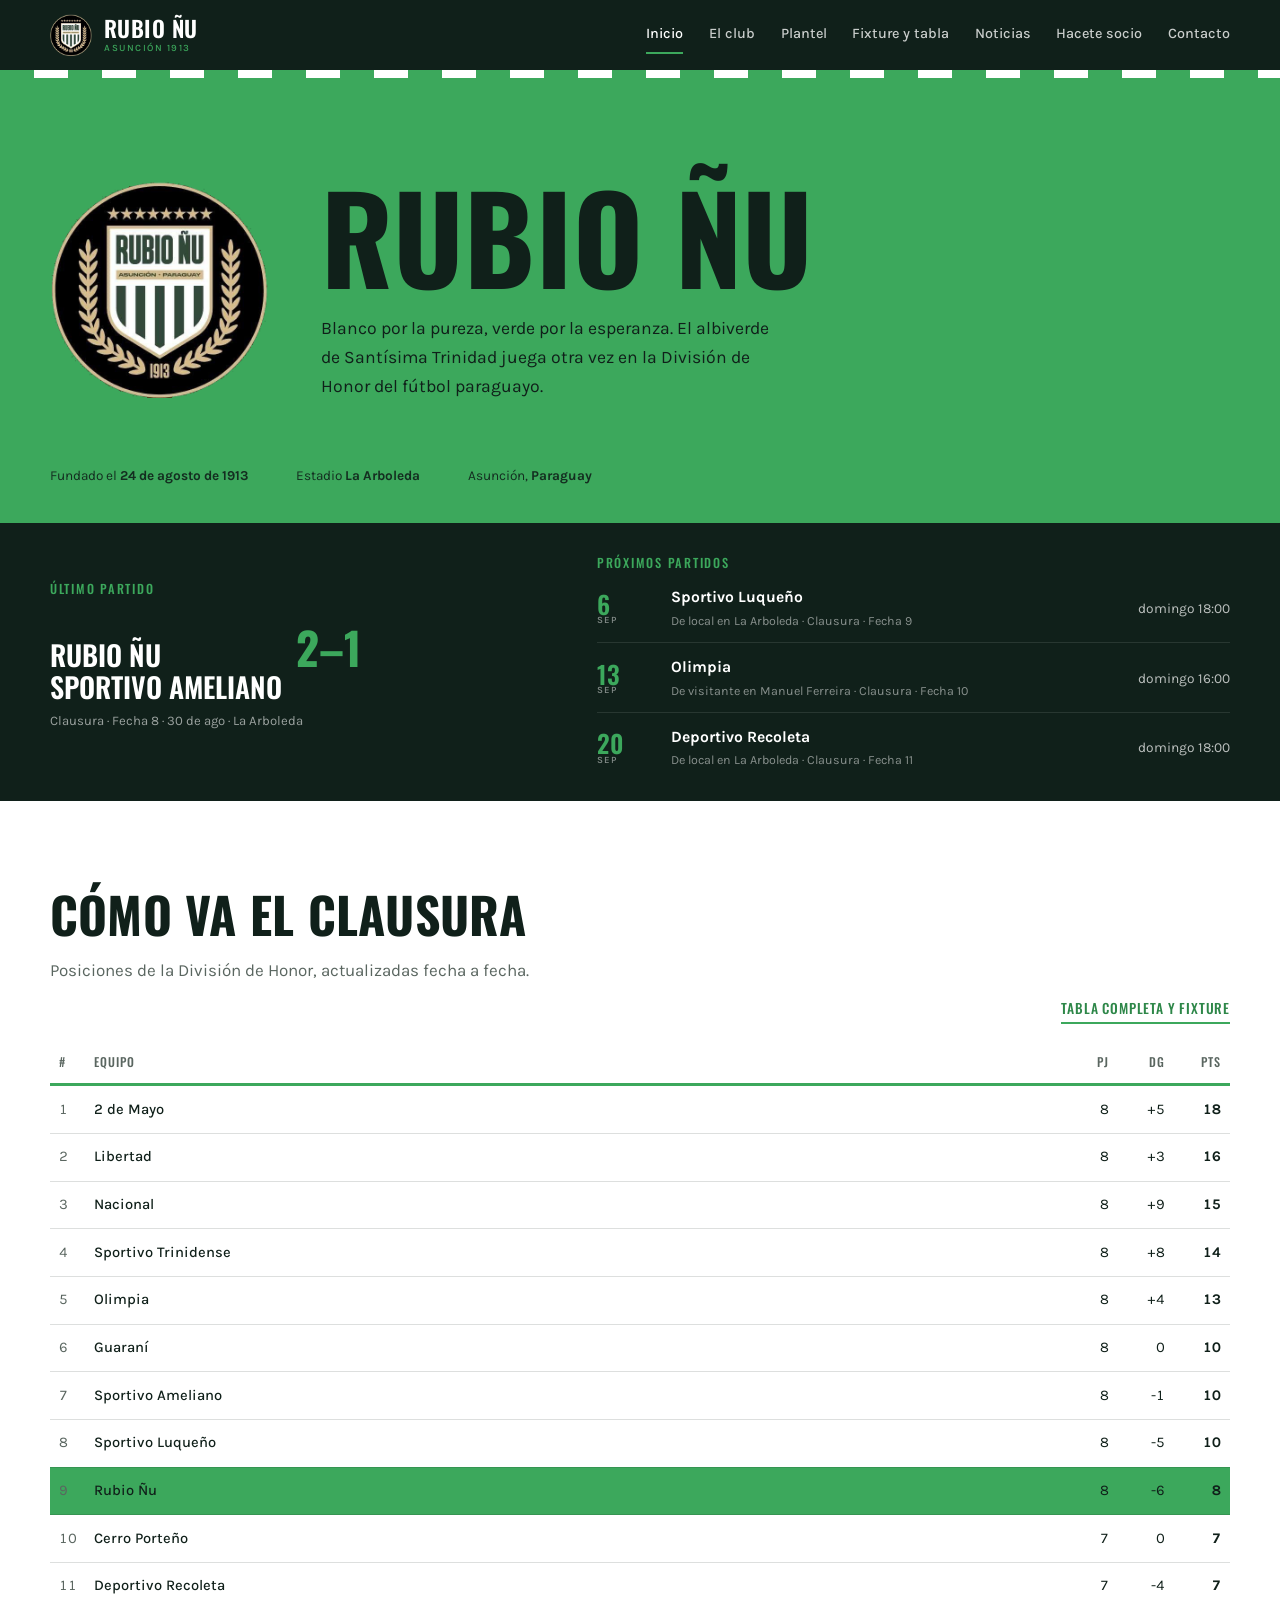
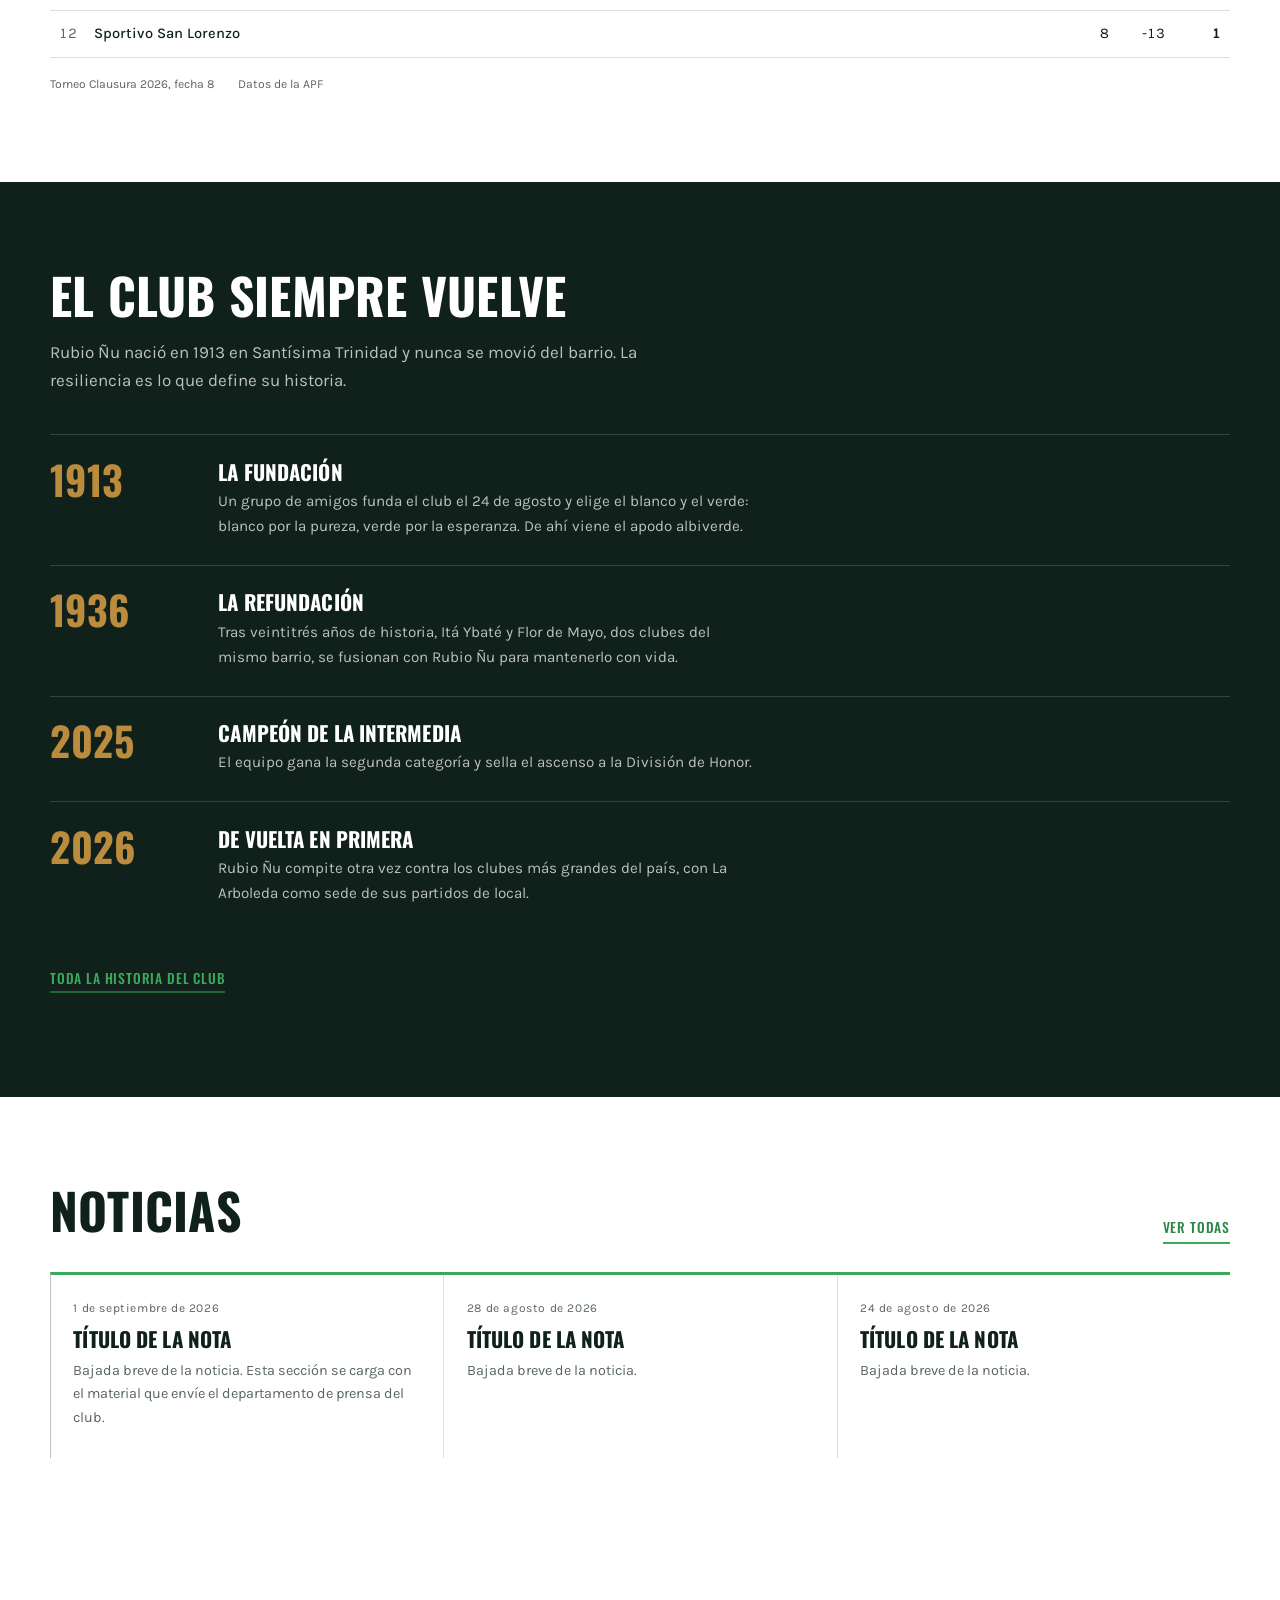
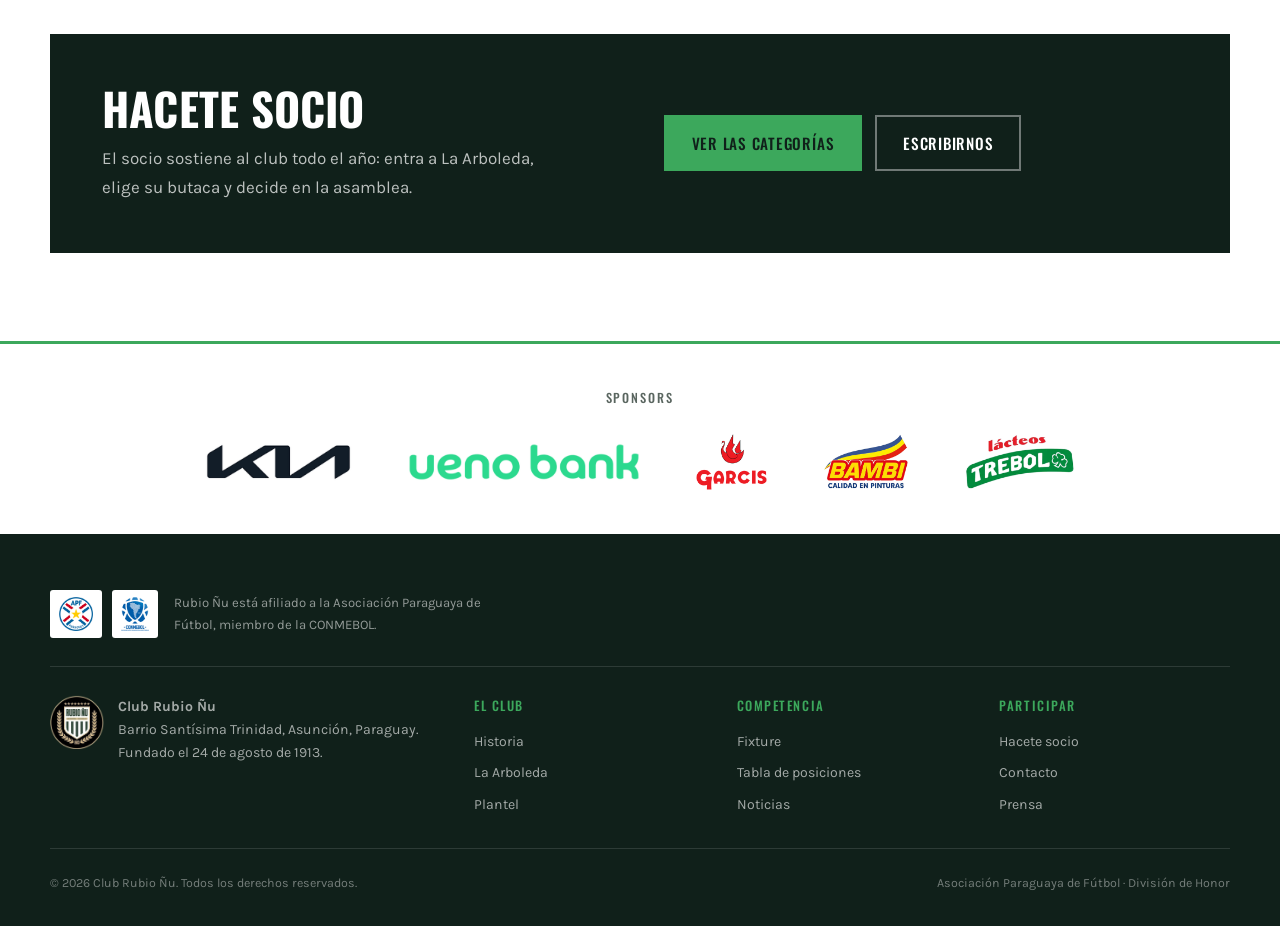
==== index.html @ 07e40f0e "Aplicar manual de marca: paleta, tipografía e historia institucional (v3)" ====
<!DOCTYPE html>
<html lang="es-PY">
<head>
<meta charset="utf-8">
<meta name="viewport" content="width=device-width, initial-scale=1">
<title>Sitio oficial · Club Rubio Ñu</title>
<meta name="description" content="Sitio oficial del Club Rubio Ñu, de Santísima Trinidad, Asunción. Fundado en 1913.">
<meta name="robots" content="noindex, nofollow">
<meta property="og:title" content="Sitio oficial · Club Rubio Ñu">
<meta property="og:description" content="Sitio oficial del Club Rubio Ñu, de Santísima Trinidad, Asunción. Fundado en 1913.">
<meta property="og:type" content="website">
<meta property="og:image" content="assets/img/escudo.png">
<meta name="theme-color" content="#10201A">
<link rel="icon" href="assets/img/escudo.png">
<link rel="preconnect" href="https://fonts.googleapis.com">
<link rel="preconnect" href="https://fonts.gstatic.com" crossorigin>
<link href="https://fonts.googleapis.com/css2?family=Karla:ital,wght@0,400;0,500;0,700;1,400&family=Oswald:wght@500;600;700&display=swap" rel="stylesheet">
<link rel="stylesheet" href="assets/css/main.css">
</head>
<body>
<a class="saltar" href="#contenido">Ir al contenido</a>

<header class="cabecera">
  <div class="marco cabecera-fila">
    <a class="marca" href="index.html">
      <img src="assets/img/escudo.png" alt="">
      <span class="marca-texto">Rubio Ñu
        <small>ASUNCIÓN 1913</small>
      </span>
    </a>
    <button class="menu-boton" aria-expanded="false" aria-controls="menu-principal">Menú</button>
    <nav class="menu" id="menu-principal" aria-label="Principal">
        <a href="index.html" aria-current="page">Inicio</a>
        <a href="club.html">El club</a>
        <a href="plantel.html">Plantel</a>
        <a href="fixture.html">Fixture y tabla</a>
        <a href="noticias.html">Noticias</a>
        <a href="socios.html">Hacete socio</a>
        <a href="contacto.html">Contacto</a>
    </nav>
  </div>
</header>
<div class="filete bastones"></div>

<main id="contenido">

<section class="portada">
  <div class="marco portada-contenido">
    <img class="portada-escudo" src="assets/img/escudo.png" alt="Escudo del Club Rubio Ñu">
    <div>
      <h1>Rubio Ñu</h1>
      <p class="portada-bajada">Blanco por la pureza, verde por la esperanza. El albiverde de
      Santísima Trinidad juega otra vez en la División de Honor del fútbol paraguayo.</p>
    </div>
  </div>
  <div class="marco portada-datos">
    <span>Fundado el <b>24 de agosto de 1913</b></span>
    <span>Estadio <b>La Arboleda</b></span>
    <span>Asunción, <b>Paraguay</b></span>
  </div>
</section>

<section class="franja-partido">
  <div class="marco partido-grilla">
    <div data-ultimo><p class="cargando">Cargando resultado…</p></div>
    <div class="divisoria" aria-hidden="true"></div>
    <div data-proximos><p class="cargando">Cargando calendario…</p></div>
  </div>
</section>

<section class="seccion">
  <div class="marco">
    <div class="cabezal-seccion">
      <div>
        <h2 class="titulo-seccion">Cómo va el Clausura</h2>
        <p class="entrada">Posiciones de la División de Honor, actualizadas fecha a fecha.</p>
      </div>
      <a class="enlace-mas" href="fixture.html#tabla">Tabla completa y fixture</a>
    </div>
    <div data-tabla="resumida"><p class="cargando">Cargando tabla…</p></div>
  </div>
</section>

<section class="seccion seccion-tinta textura-diagonal">
  <div class="marco">
    <h2 class="titulo-seccion">El club siempre vuelve</h2>
    <p class="entrada">Rubio Ñu nació en 1913 en Santísima Trinidad y nunca se movió del barrio.
    La resiliencia es lo que define su historia.</p>
    <div class="hitos">
      <article class="hito">
        <div class="hito-anio">1913</div>
        <div>
          <h3>La fundación</h3>
          <p>Un grupo de amigos funda el club el 24 de agosto y elige el blanco y el verde:
          blanco por la pureza, verde por la esperanza. De ahí viene el apodo albiverde.</p>
        </div>
      </article>
      <article class="hito">
        <div class="hito-anio">1936</div>
        <div>
          <h3>La refundación</h3>
          <p>Tras veintitrés años de historia, Itá Ybaté y Flor de Mayo, dos clubes del mismo
          barrio, se fusionan con Rubio Ñu para mantenerlo con vida.</p>
        </div>
      </article>
      <article class="hito">
        <div class="hito-anio">2025</div>
        <div>
          <h3>Campeón de la Intermedia</h3>
          <p>El equipo gana la segunda categoría y sella el ascenso a la División de Honor.</p>
        </div>
      </article>
      <article class="hito">
        <div class="hito-anio">2026</div>
        <div>
          <h3>De vuelta en Primera</h3>
          <p>Rubio Ñu compite otra vez contra los clubes más grandes del país, con La Arboleda
          como sede de sus partidos de local.</p>
        </div>
      </article>
    </div>
    <p style="margin-top:2rem"><a class="enlace-mas" href="club.html">Toda la historia del club</a></p>
  </div>
</section>

<section class="seccion">
  <div class="marco">
    <div class="cabezal-seccion">
      <h2 class="titulo-seccion">Noticias</h2>
      <a class="enlace-mas" href="noticias.html">Ver todas</a>
    </div>
    <div class="noticias-grilla">
      <a class="noticia" href="noticias.html">
        <time datetime="2026-09-01">1 de septiembre de 2026</time>
        <h3>Título de la nota</h3>
        <p>Bajada breve de la noticia. Esta sección se carga con el material que envíe el
        departamento de prensa del club.</p>
      </a>
      <a class="noticia" href="noticias.html">
        <time datetime="2026-08-28">28 de agosto de 2026</time>
        <h3>Título de la nota</h3>
        <p>Bajada breve de la noticia.</p>
      </a>
      <a class="noticia" href="noticias.html">
        <time datetime="2026-08-24">24 de agosto de 2026</time>
        <h3>Título de la nota</h3>
        <p>Bajada breve de la noticia.</p>
      </a>
    </div>
  </div>
</section>

<section class="seccion">
  <div class="marco">
    <div class="accion">
      <div>
        <h2>Hacete socio</h2>
        <p>El socio sostiene al club todo el año: entra a La Arboleda, elige su butaca y decide en
        la asamblea.</p>
      </div>
      <div class="botonera">
        <a class="boton" href="socios.html">Ver las categorías</a>
        <a class="boton boton-borde" href="contacto.html">Escribirnos</a>
      </div>
    </div>
  </div>
</section>
<section class="banda-sponsors">
  <div class="marco">
    <p class="rotulo-sponsors">SPONSORS</p>
    <div class="grilla-sponsors">
        <img src="assets/img/sponsors/kia.png" alt="Kia" class="" loading="lazy">
        <img src="assets/img/sponsors/ueno-bank.png" alt="ueno bank" class="" loading="lazy">
        <img src="assets/img/sponsors/garcis.png" alt="Garcis" class="alto" loading="lazy">
        <img src="assets/img/sponsors/bambi.png" alt="Bambi" class="alto" loading="lazy">
        <img src="assets/img/sponsors/lacteos-trebol.png" alt="Lácteos Trébol" class="alto" loading="lazy">
    </div>
  </div>
</section>

</main>

<footer class="pie">
  <div class="marco">
    <div class="instituciones">
      <div class="instituciones-escudos">
        <span><img src="assets/img/instituciones/apf.png" alt="Asociación Paraguaya de Fútbol"></span>
        <span><img src="assets/img/instituciones/conmebol.png" alt="CONMEBOL"></span>
      </div>
      <p>Rubio Ñu está afiliado a la Asociación Paraguaya de Fútbol, miembro de la CONMEBOL.</p>
    </div>
    <div class="pie-grilla">
      <div class="pie-escudo">
        <img src="assets/img/escudo.png" alt="">
        <div>
          <strong style="color:var(--hueso)">Club Rubio Ñu</strong><br>
          Barrio Santísima Trinidad, Asunción, Paraguay.<br>
          Fundado el 24 de agosto de 1913.
        </div>
      </div>
      <div>
        <h4>EL CLUB</h4>
        <ul>
          <li><a href="club.html">Historia</a></li>
          <li><a href="club.html#estadio">La Arboleda</a></li>
          <li><a href="plantel.html">Plantel</a></li>
        </ul>
      </div>
      <div>
        <h4>COMPETENCIA</h4>
        <ul>
          <li><a href="fixture.html">Fixture</a></li>
          <li><a href="fixture.html#tabla">Tabla de posiciones</a></li>
          <li><a href="noticias.html">Noticias</a></li>
        </ul>
      </div>
      <div>
        <h4>PARTICIPAR</h4>
        <ul>
          <li><a href="socios.html">Hacete socio</a></li>
          <li><a href="contacto.html">Contacto</a></li>
          <li><a href="contacto.html#prensa">Prensa</a></li>
        </ul>
      </div>
    </div>
    <div class="pie-legal">
      <span>© 2026 Club Rubio Ñu. Todos los derechos reservados.</span>
      <span>Asociación Paraguaya de Fútbol · División de Honor</span>
    </div>
  </div>
</footer>

<script src="assets/js/main.js"></script>
</body>
</html>
---- assets/css/main.css ----
/* ============================================================
   Club Rubio Ñu — hoja de estilos principal
   Ajustada al Manual de Marca:
   · Verde institucional #3CA85C · Blanco · Tinta #10201A
   · Dorado #BC8C3E de uso restringido (logros y trayectoria)
   · Titulares Oswald en mayúsculas · Texto Karla
   · Franjas verticales albiverdes como fondo o separador,
     nunca debajo del escudo.
   ============================================================ */

:root {
  --verde: #3CA85C;
  --verde-hondo: #2E8749;
  --blanco: #FFFFFF;
  --tinta: #10201A;
  --tinta-suave: #5A6660;
  --dorado: #BC8C3E;
  --gris-suave: #F4F6F4;
  --linea: rgba(16, 32, 26, 0.14);

  --marco: 1180px;
  --borde: 1px solid var(--linea);
}

*, *::before, *::after { box-sizing: border-box; }

html { scroll-behavior: smooth; }
@media (prefers-reduced-motion: reduce) {
  html { scroll-behavior: auto; }
  *, *::before, *::after { animation-duration: 0.01ms !important; transition-duration: 0.01ms !important; }
}

body {
  margin: 0;
  background: var(--blanco);
  color: var(--tinta);
  font-family: 'Karla', system-ui, -apple-system, sans-serif;
  font-size: 17px;
  line-height: 1.65;
  -webkit-font-smoothing: antialiased;
}

img { max-width: 100%; display: block; }
a { color: inherit; }

h1, h2, h3, .display {
  font-family: 'Oswald', 'Karla', system-ui, sans-serif;
  font-weight: 700;
  text-transform: uppercase;
  line-height: 1.02;
  letter-spacing: 0.005em;
  margin: 0;
}

:focus-visible { outline: 3px solid var(--verde); outline-offset: 3px; }

.marco { width: min(100% - 2.5rem, var(--marco)); margin-inline: auto; }

.saltar {
  position: absolute; left: -9999px; top: 0;
  background: var(--verde); color: var(--tinta);
  padding: 0.75rem 1.25rem; z-index: 200;
}
.saltar:focus { left: 0; }

.sr-only {
  position: absolute; width: 1px; height: 1px;
  padding: 0; margin: -1px; overflow: hidden;
  clip: rect(0 0 0 0); white-space: nowrap; border: 0;
}

/* ===== Franjas albiverdes ===== */
.bastones {
  background-image: repeating-linear-gradient(
    90deg,
    var(--verde) 0px, var(--verde) 34px,
    var(--blanco) 34px, var(--blanco) 68px
  );
}
.filete { height: 8px; }

.textura-diagonal {
  background-image: repeating-linear-gradient(
    45deg,
    rgba(60, 168, 92, 0.07) 0px, rgba(60, 168, 92, 0.07) 1px,
    transparent 1px, transparent 9px
  );
}

/* ===== Cabecera ===== */
.cabecera { position: sticky; top: 0; z-index: 100; background: var(--tinta); color: var(--blanco); }
.cabecera-fila {
  display: flex; align-items: center; justify-content: space-between;
  gap: 1rem; min-height: 70px;
}
.marca { display: flex; align-items: center; gap: 0.75rem; text-decoration: none; color: inherit; }
.marca img { width: 42px; height: 42px; object-fit: contain; }
.marca-texto {
  font-family: 'Oswald', sans-serif; font-weight: 600;
  font-size: 1.4rem; line-height: 1; text-transform: uppercase; letter-spacing: 0.02em;
}
.marca-texto small {
  display: block; font-family: 'Karla', sans-serif; font-weight: 500;
  font-size: 0.6rem; letter-spacing: 0.16em; color: var(--verde); margin-top: 4px;
}

.menu { display: flex; gap: 1.6rem; align-items: center; }
.menu a {
  text-decoration: none; font-size: 0.9rem; font-weight: 500;
  color: rgba(255, 255, 255, 0.78);
  padding: 0.4rem 0; border-bottom: 2px solid transparent;
  transition: color 0.15s, border-color 0.15s;
}
.menu a:hover { color: var(--blanco); }
.menu a[aria-current="page"] { color: var(--blanco); border-bottom-color: var(--verde); }

.menu-boton {
  display: none; background: none;
  border: 1px solid rgba(255, 255, 255, 0.3);
  color: var(--blanco); padding: 0.5rem 0.7rem;
  font: inherit; font-size: 0.85rem; cursor: pointer; border-radius: 2px;
}

@media (max-width: 880px) {
  .menu-boton { display: block; }
  .menu {
    position: absolute; top: 100%; left: 0; right: 0;
    background: var(--tinta); flex-direction: column; align-items: stretch;
    gap: 0; padding: 0.5rem 1.25rem 1.25rem;
    border-top: 1px solid rgba(255, 255, 255, 0.12); display: none;
  }
  .menu.abierto { display: flex; }
  .menu a { padding: 0.85rem 0; border-bottom: 1px solid rgba(255, 255, 255, 0.08); }
  .menu a[aria-current="page"] { border-bottom-color: var(--verde); }
}

/* ===== Portada =====
   Verde institucional sólido: el escudo nunca va sobre las franjas. */
.portada { background: var(--verde); color: var(--tinta); }
.portada-contenido {
  padding: clamp(3rem, 8vw, 6rem) 0 clamp(2.5rem, 5vw, 4rem);
  display: grid; grid-template-columns: auto 1fr;
  gap: clamp(1.5rem, 4vw, 3.5rem); align-items: center;
}
.portada-escudo { width: clamp(130px, 20vw, 220px); }
.portada h1 { font-size: clamp(3.2rem, 11vw, 7.5rem); }
.portada-bajada {
  margin: 1.1rem 0 0; max-width: 46ch;
  color: var(--tinta); font-size: clamp(1rem, 1.6vw, 1.1rem);
}
.portada-datos {
  display: flex; flex-wrap: wrap; gap: 0.35rem clamp(1.5rem, 4vw, 3rem);
  padding-bottom: 2.25rem; font-size: 0.85rem; color: rgba(16, 32, 26, 0.9);
}
.portada-datos b { font-weight: 700; }

@media (max-width: 760px) { .portada-contenido { grid-template-columns: 1fr; } }

/* ===== Franja de partido ===== */
.franja-partido { background: var(--tinta); color: var(--blanco); }
.partido-grilla {
  display: grid; grid-template-columns: 1fr 1px 1.35fr;
  gap: clamp(1rem, 3vw, 2.5rem); padding: 1.85rem 0; align-items: center;
}
.partido-grilla > .divisoria { background: rgba(255, 255, 255, 0.14); }
.partido-rotulo {
  font-family: 'Oswald', sans-serif; text-transform: uppercase;
  font-size: 0.78rem; letter-spacing: 0.14em;
  color: var(--verde); font-weight: 500; margin: 0 0 0.7rem;
}
.marcador {
  display: flex; align-items: baseline; gap: 0.9rem;
  font-family: 'Oswald', sans-serif; font-weight: 600; text-transform: uppercase;
}
.marcador-equipos { font-size: clamp(1.25rem, 3vw, 1.75rem); line-height: 1.15; }
.marcador-cifras { font-size: clamp(2rem, 5vw, 2.8rem); color: var(--verde); font-weight: 700; }
.partido-pie { font-size: 0.82rem; color: rgba(255, 255, 255, 0.58); margin-top: 0.4rem; }

.proximo-lista { display: grid; gap: 0.7rem; }
.proximo-fila {
  display: grid; grid-template-columns: 58px 1fr auto;
  gap: 1rem; align-items: center; padding-bottom: 0.7rem;
  border-bottom: 1px solid rgba(255, 255, 255, 0.1);
}
.proximo-fila:last-child { border-bottom: 0; padding-bottom: 0; }
.proximo-dia {
  font-family: 'Oswald', sans-serif; font-weight: 600;
  font-size: 1.55rem; line-height: 0.95; color: var(--verde); text-transform: uppercase;
}
.proximo-dia span {
  display: block; font-family: 'Karla', sans-serif; font-weight: 500;
  font-size: 0.6rem; letter-spacing: 0.14em; color: rgba(255, 255, 255, 0.5);
}
.proximo-rival { font-weight: 700; font-size: 0.98rem; }
.proximo-detalle { font-size: 0.78rem; color: rgba(255, 255, 255, 0.5); }
.proximo-hora { font-size: 0.86rem; color: rgba(255, 255, 255, 0.72); white-space: nowrap; }

@media (max-width: 760px) {
  .partido-grilla { grid-template-columns: 1fr; }
  .partido-grilla > .divisoria { height: 1px; }
}

/* ===== Secciones ===== */
.seccion { padding: clamp(3rem, 7vw, 5.5rem) 0; }
.seccion-verde { background: var(--verde); color: var(--tinta); }
.seccion-tinta { background: var(--tinta); color: var(--blanco); }
.seccion-gris { background: var(--gris-suave); }

.titulo-seccion { font-size: clamp(2rem, 4.6vw, 3.1rem); margin-bottom: 0.5rem; }
.seccion-tinta .titulo-seccion { color: var(--blanco); }
.entrada { max-width: 62ch; color: var(--tinta-suave); margin-bottom: clamp(1.75rem, 4vw, 2.5rem); }
.seccion-tinta .entrada { color: rgba(255, 255, 255, 0.72); }
.seccion-verde .entrada { color: var(--tinta); }

.cabezal-seccion {
  display: flex; align-items: flex-end; justify-content: space-between;
  gap: 1rem; flex-wrap: wrap; margin-bottom: 1.75rem;
}
.enlace-mas {
  font-family: 'Oswald', sans-serif; text-transform: uppercase;
  font-size: 0.85rem; font-weight: 500; letter-spacing: 0.06em;
  color: var(--verde-hondo); text-decoration: none;
  border-bottom: 2px solid var(--verde); padding-bottom: 3px; white-space: nowrap;
}
.seccion-tinta .enlace-mas { color: var(--verde); border-bottom-color: rgba(60, 168, 92, 0.5); }
.seccion-verde .enlace-mas { color: var(--tinta); border-bottom-color: var(--tinta); }

/* ===== Tabla de posiciones ===== */
.tabla-envoltorio { overflow-x: auto; }
table.posiciones {
  width: 100%; border-collapse: collapse;
  font-variant-numeric: tabular-nums; min-width: 640px;
}
table.posiciones.resumida { min-width: 340px; }
table.posiciones.resumida th:not(:nth-child(2)),
table.posiciones.resumida td:not(:nth-child(2)) { width: 56px; }
table.posiciones.resumida td:nth-child(1),
table.posiciones.resumida th:nth-child(1) { width: 34px; }

table.posiciones th {
  font-family: 'Oswald', sans-serif; text-transform: uppercase;
  text-align: right; font-size: 0.76rem; font-weight: 500;
  letter-spacing: 0.08em; color: var(--tinta-suave);
  padding: 0 0.55rem 0.7rem; border-bottom: 3px solid var(--verde);
}
table.posiciones th:nth-child(1), table.posiciones th:nth-child(2) { text-align: left; }
table.posiciones td {
  padding: 0.7rem 0.55rem; border-bottom: var(--borde);
  text-align: right; font-size: 0.92rem;
}
table.posiciones td:nth-child(1) { width: 34px; color: var(--tinta-suave); text-align: left; }
table.posiciones td:nth-child(2) { text-align: left; font-weight: 500; }
table.posiciones td.pts { font-weight: 700; }

.fila-nuestra { background: var(--verde); color: var(--tinta); }
.fila-nuestra td { border-bottom-color: var(--verde-hondo); }
.fila-nuestra td:nth-child(1) { color: rgba(16, 32, 26, 0.7); }
.fila-nuestra td:nth-child(2) { font-weight: 700; }

.forma { display: inline-flex; gap: 3px; }
.forma i {
  width: 17px; height: 17px; display: grid; place-items: center;
  font-style: normal; font-size: 0.6rem; font-weight: 700;
  border-radius: 2px; color: var(--blanco);
}
.forma i.G { background: var(--verde-hondo); }
.forma i.E { background: #8A928C; }
.forma i.P { background: #9E4A42; }
.fila-nuestra .forma i { box-shadow: 0 0 0 1px rgba(16, 32, 26, 0.25); }

.leyenda-tabla {
  display: flex; gap: 1.5rem; flex-wrap: wrap;
  font-size: 0.76rem; color: var(--tinta-suave); margin-top: 1rem;
}

/* ===== Hitos de historia ===== */
.hitos { display: grid; margin-top: 2rem; }
.hito {
  display: grid; grid-template-columns: 130px 1fr;
  gap: clamp(1rem, 3vw, 2.5rem); padding: 1.6rem 0;
  border-top: 1px solid rgba(255, 255, 255, 0.16); align-items: start;
}
.hito-anio {
  font-family: 'Oswald', sans-serif; font-weight: 700;
  font-size: 2.5rem; line-height: 0.9; color: var(--dorado);
}
.hito h3 { font-size: 1.3rem; margin-bottom: 0.45rem; color: var(--blanco); }
.hito p { margin: 0; color: rgba(255, 255, 255, 0.72); max-width: 60ch; font-size: 0.95rem; }

@media (max-width: 620px) { .hito { grid-template-columns: 1fr; gap: 0.4rem; } }

/* ===== Fichas de datos ===== */
.datos-grilla {
  display: grid; grid-template-columns: repeat(auto-fit, minmax(180px, 1fr));
  border-top: 3px solid var(--verde);
}
.dato { padding: 1.4rem 1.25rem 1.5rem; border-right: var(--borde); border-bottom: var(--borde); }
.dato:last-child { border-right: 0; }
.dato dt {
  font-family: 'Oswald', sans-serif; text-transform: uppercase;
  font-size: 0.76rem; letter-spacing: 0.1em; font-weight: 500;
  color: var(--tinta-suave); margin-bottom: 0.5rem;
}
.dato dd {
  margin: 0; font-family: 'Oswald', sans-serif; font-weight: 600;
  text-transform: uppercase; font-size: 1.45rem; line-height: 1.1;
}

/* ===== Listas y misión ===== */
.lista-marca { list-style: none; margin: 0; padding: 0; display: grid; gap: 0.85rem; }
.lista-marca li { padding-left: 1.4rem; position: relative; }
.lista-marca li::before {
  content: ''; position: absolute; left: 0; top: 0.62em;
  width: 8px; height: 8px; background: var(--verde);
}
.seccion-verde .lista-marca li::before { background: var(--tinta); }

.cita-mision {
  font-family: 'Oswald', sans-serif; font-weight: 500;
  text-transform: uppercase; font-size: clamp(1.25rem, 2.8vw, 1.8rem);
  line-height: 1.3; max-width: 30ch; margin: 0;
}

.dos-columnas {
  display: grid; grid-template-columns: 1.3fr 1fr;
  gap: clamp(1.5rem, 5vw, 4rem); align-items: start;
}
@media (max-width: 760px) { .dos-columnas { grid-template-columns: 1fr; } }

/* ===== Plantel ===== */
.plantel-grupo { margin-bottom: 2.75rem; }
.plantel-grupo h3 {
  font-size: 1.45rem; padding-bottom: 0.5rem;
  border-bottom: 3px solid var(--verde); margin-bottom: 1.25rem;
}
.plantel-grilla {
  display: grid; grid-template-columns: repeat(auto-fill, minmax(160px, 1fr));
  gap: 1px; background: var(--linea); border: 1px solid var(--linea);
}
.jugador { background: var(--blanco); }
.jugador-foto {
  aspect-ratio: 3 / 4; background: var(--verde);
  position: relative; overflow: hidden; display: grid; place-items: center;
}
.jugador-foto img { width: 100%; height: 100%; object-fit: cover; }
.jugador-numero {
  font-family: 'Oswald', sans-serif; font-weight: 700;
  font-size: 3.4rem; color: rgba(16, 32, 26, 0.35); line-height: 1;
}
.jugador-info { padding: 0.75rem 0.85rem 1rem; }
.jugador-info strong { display: block; font-size: 0.98rem; font-weight: 700; }
.jugador-info span { font-size: 0.78rem; color: var(--tinta-suave); }

/* ===== Noticias ===== */
.noticias-grilla {
  display: grid; grid-template-columns: repeat(auto-fit, minmax(260px, 1fr));
  gap: 1px; background: var(--linea);
  border-top: 3px solid var(--verde); border-left: 1px solid var(--linea);
}
.noticia {
  background: var(--blanco); padding: 1.5rem 1.4rem 1.75rem;
  text-decoration: none; color: inherit;
  display: flex; flex-direction: column; gap: 0.6rem; transition: background 0.15s;
}
.noticia:hover { background: var(--gris-suave); }
.noticia time { font-size: 0.75rem; color: var(--tinta-suave); letter-spacing: 0.05em; }
.noticia h3 { font-size: 1.3rem; }
.noticia p { margin: 0; font-size: 0.9rem; color: var(--tinta-suave); }

/* ===== Bloque de acción ===== */
.accion {
  display: grid; grid-template-columns: repeat(auto-fit, minmax(260px, 1fr));
  align-items: center; gap: clamp(1.5rem, 4vw, 3rem);
  background: var(--tinta); color: var(--blanco); padding: clamp(2rem, 5vw, 3.25rem);
}
.accion h2 { font-size: clamp(1.9rem, 4.2vw, 2.8rem); color: var(--blanco); }
.accion p { color: rgba(255, 255, 255, 0.72); max-width: 46ch; margin: 0.8rem 0 0; }
.botonera { display: flex; flex-wrap: wrap; gap: 0.85rem; }
.boton {
  display: inline-block; padding: 0.85rem 1.6rem;
  background: var(--verde); color: var(--tinta); text-decoration: none;
  font-family: 'Oswald', sans-serif; text-transform: uppercase;
  font-weight: 500; letter-spacing: 0.05em; font-size: 0.95rem;
  border: 2px solid var(--verde); transition: background 0.15s, color 0.15s;
}
.boton:hover { background: transparent; color: var(--verde); }
.boton-borde { background: transparent; color: var(--blanco); border-color: rgba(255, 255, 255, 0.4); }
.boton-borde:hover { background: var(--blanco); color: var(--tinta); border-color: var(--blanco); }

/* ===== Formulario ===== */
.formulario { display: grid; gap: 1.1rem; max-width: 520px; }
.campo { display: grid; gap: 0.35rem; }
.campo label { font-size: 0.85rem; font-weight: 700; }
.campo input, .campo textarea, .campo select {
  font: inherit; font-size: 0.95rem; padding: 0.7rem 0.8rem;
  border: 1px solid rgba(16, 32, 26, 0.25); background: var(--blanco); border-radius: 2px;
}
.campo input:focus, .campo textarea:focus, .campo select:focus { border-color: var(--verde); }
.campo textarea { min-height: 130px; resize: vertical; }

/* ===== Sponsors ===== */
.banda-sponsors {
  background: var(--blanco); border-top: 3px solid var(--verde);
  padding: clamp(2rem, 4vw, 2.75rem) 0;
}
.rotulo-sponsors {
  font-family: 'Oswald', sans-serif; text-transform: uppercase;
  font-size: 0.78rem; letter-spacing: 0.16em; font-weight: 500;
  color: var(--tinta-suave); text-align: center; margin: 0 0 1.6rem;
}
.grilla-sponsors {
  display: flex; flex-wrap: wrap; align-items: center;
  justify-content: center; gap: clamp(1.75rem, 5vw, 3.5rem);
}
.grilla-sponsors img { height: 38px; width: auto; }
.grilla-sponsors img.alto { height: 56px; }
@media (max-width: 560px) {
  .grilla-sponsors { gap: 1.5rem 2rem; }
  .grilla-sponsors img { height: 30px; }
  .grilla-sponsors img.alto { height: 44px; }
}

/* ===== Instituciones ===== */
.instituciones {
  display: flex; align-items: center; gap: 1rem; flex-wrap: wrap;
  padding-bottom: 1.75rem; margin-bottom: 1.75rem;
  border-bottom: 1px solid rgba(255, 255, 255, 0.12);
}
.instituciones-escudos { display: flex; gap: 0.6rem; }
.instituciones-escudos span {
  background: var(--blanco); border-radius: 3px;
  padding: 7px 9px; display: grid; place-items: center;
}
.instituciones-escudos img { height: 34px; width: auto; }
.instituciones p { margin: 0; font-size: 0.82rem; color: rgba(255, 255, 255, 0.55); max-width: 42ch; }

/* ===== Pie ===== */
.pie {
  background: var(--tinta); color: rgba(255, 255, 255, 0.62);
  padding: clamp(2.5rem, 5vw, 3.5rem) 0 2rem; font-size: 0.88rem;
}
.pie-grilla {
  display: grid; grid-template-columns: 1.7fr 1fr 1fr 1fr; gap: 2rem;
  padding-bottom: 2rem; border-bottom: 1px solid rgba(255, 255, 255, 0.12);
}
@media (max-width: 880px) {
  .pie-grilla { grid-template-columns: 1fr 1fr; }
  .pie-escudo { grid-column: 1 / -1; }
}
@media (max-width: 480px) { .pie-grilla { grid-template-columns: 1fr; } }

.pie h4 {
  font-family: 'Oswald', sans-serif; text-transform: uppercase;
  font-size: 0.8rem; letter-spacing: 0.12em; font-weight: 500;
  color: var(--verde); margin: 0 0 0.9rem;
}
.pie ul { list-style: none; margin: 0; padding: 0; display: grid; gap: 0.5rem; }
.pie a { text-decoration: none; }
.pie a:hover { color: var(--blanco); }
.pie-escudo { display: flex; gap: 0.9rem; align-items: flex-start; }
.pie-escudo img { width: 54px; }
.pie-legal {
  display: flex; justify-content: space-between; flex-wrap: wrap; gap: 1rem;
  padding-top: 1.5rem; font-size: 0.78rem; color: rgba(255, 255, 255, 0.42);
}

/* ===== Utilidades ===== */
.cargando { color: rgba(255, 255, 255, 0.6); font-size: 0.9rem; padding: 1rem 0; }
.seccion .cargando { color: var(--tinta-suave); }
.vacio {
  border: 1px dashed rgba(16, 32, 26, 0.25); padding: 2.5rem 1.5rem;
  text-align: center; color: var(--tinta-suave); font-size: 0.92rem;
}
.seccion-tinta .vacio { border-color: rgba(255, 255, 255, 0.25); color: rgba(255, 255, 255, 0.6); }
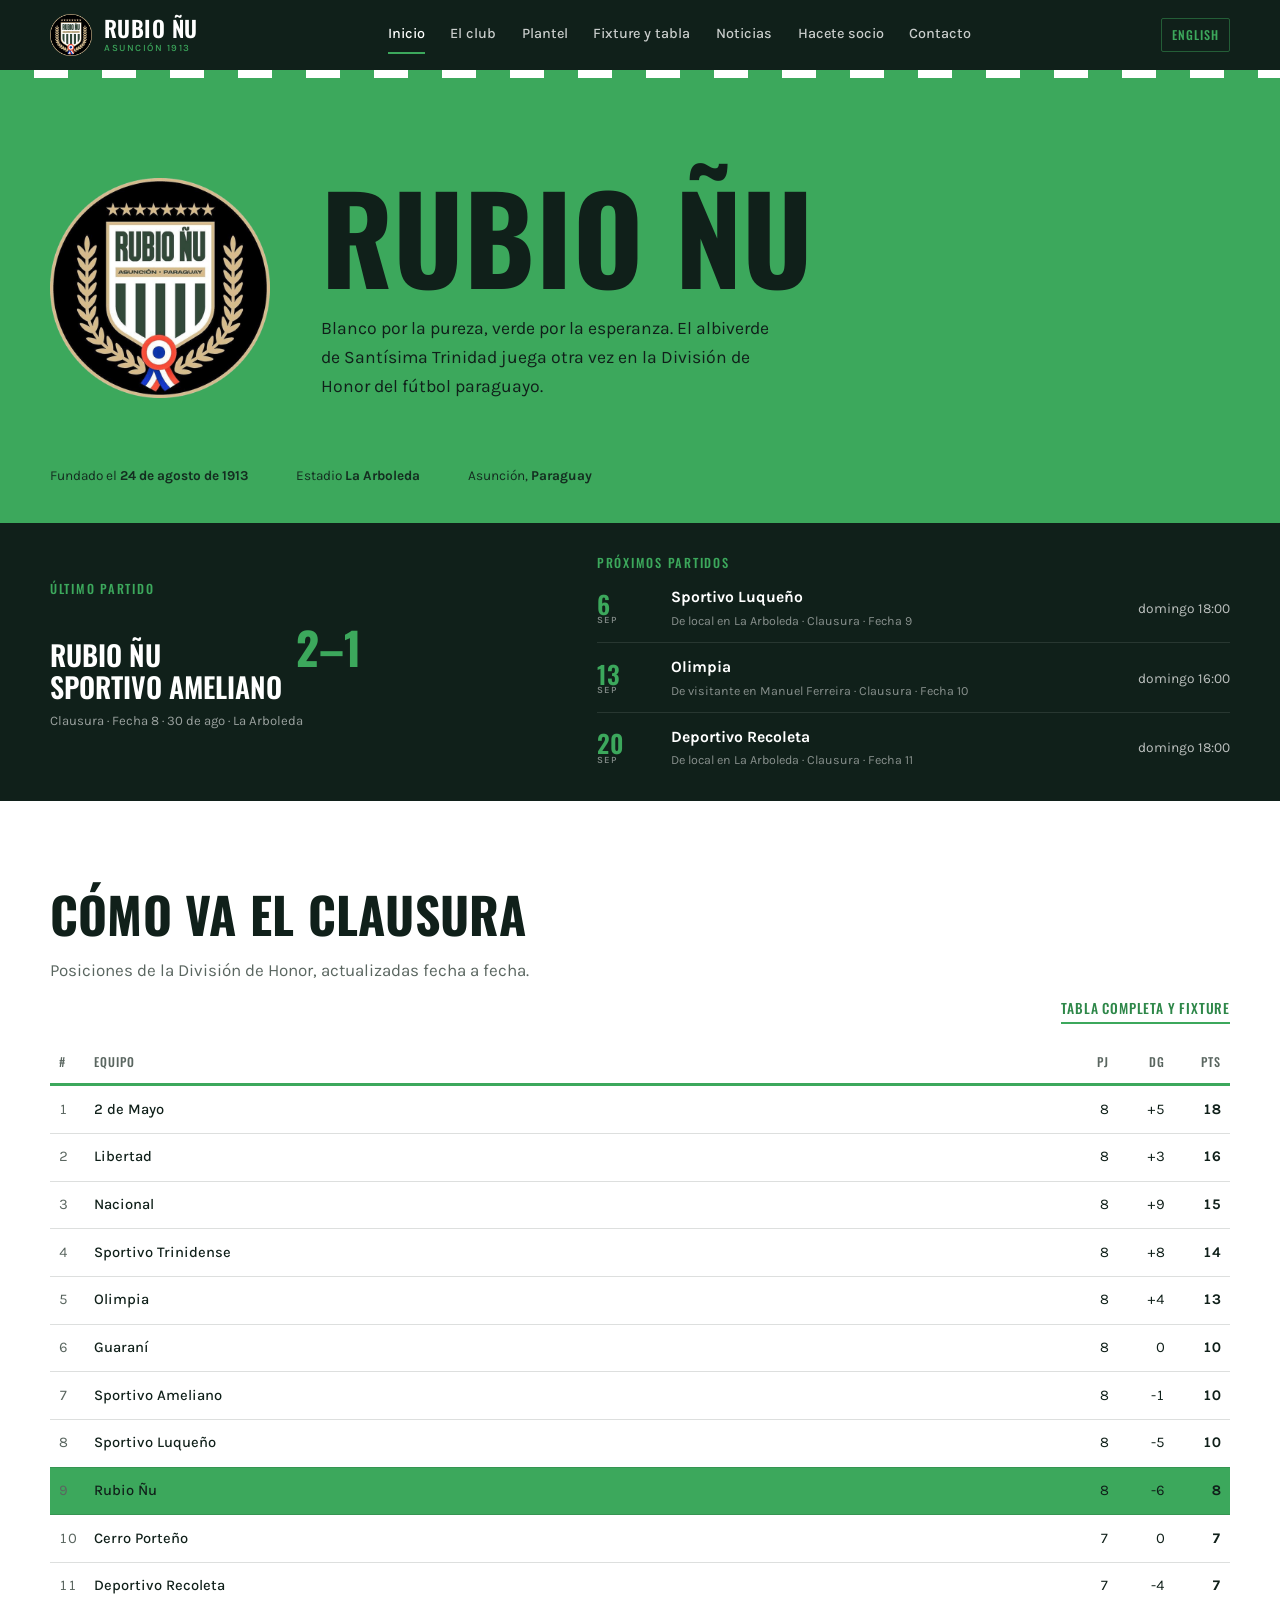
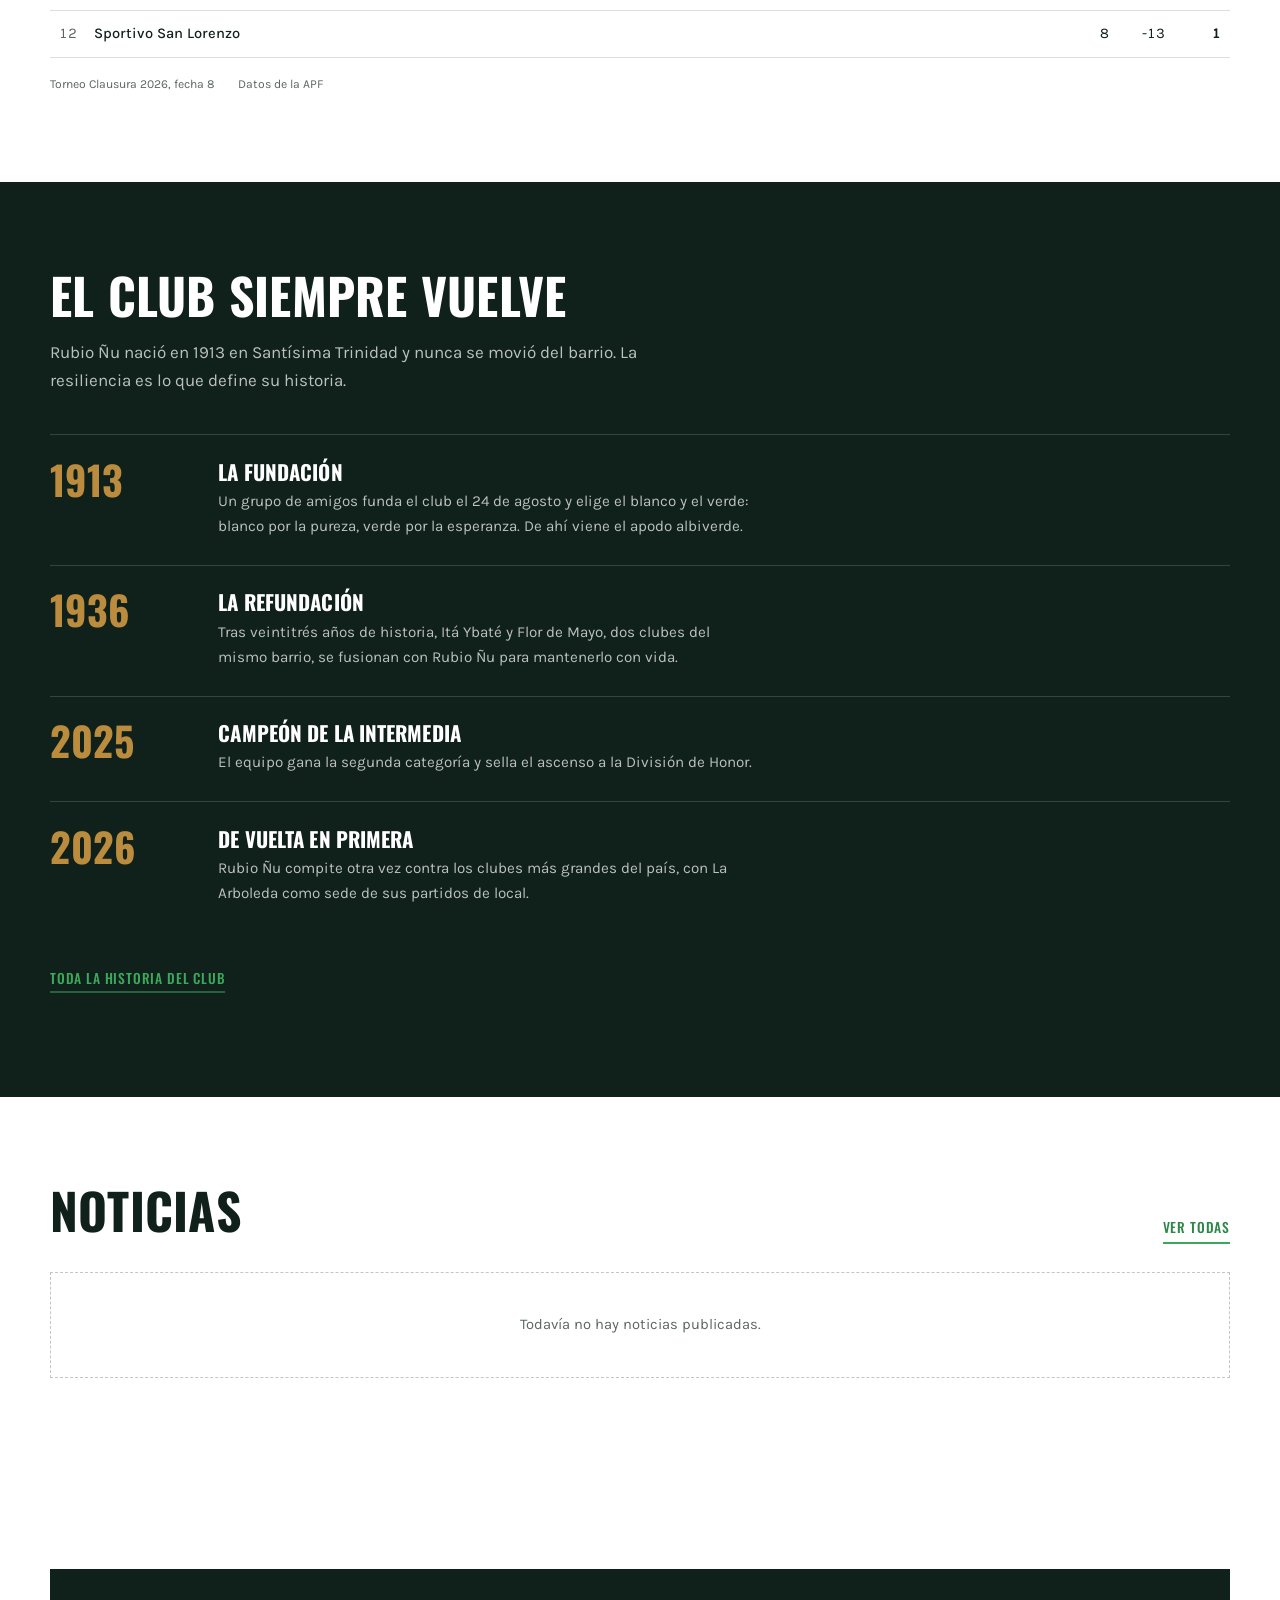
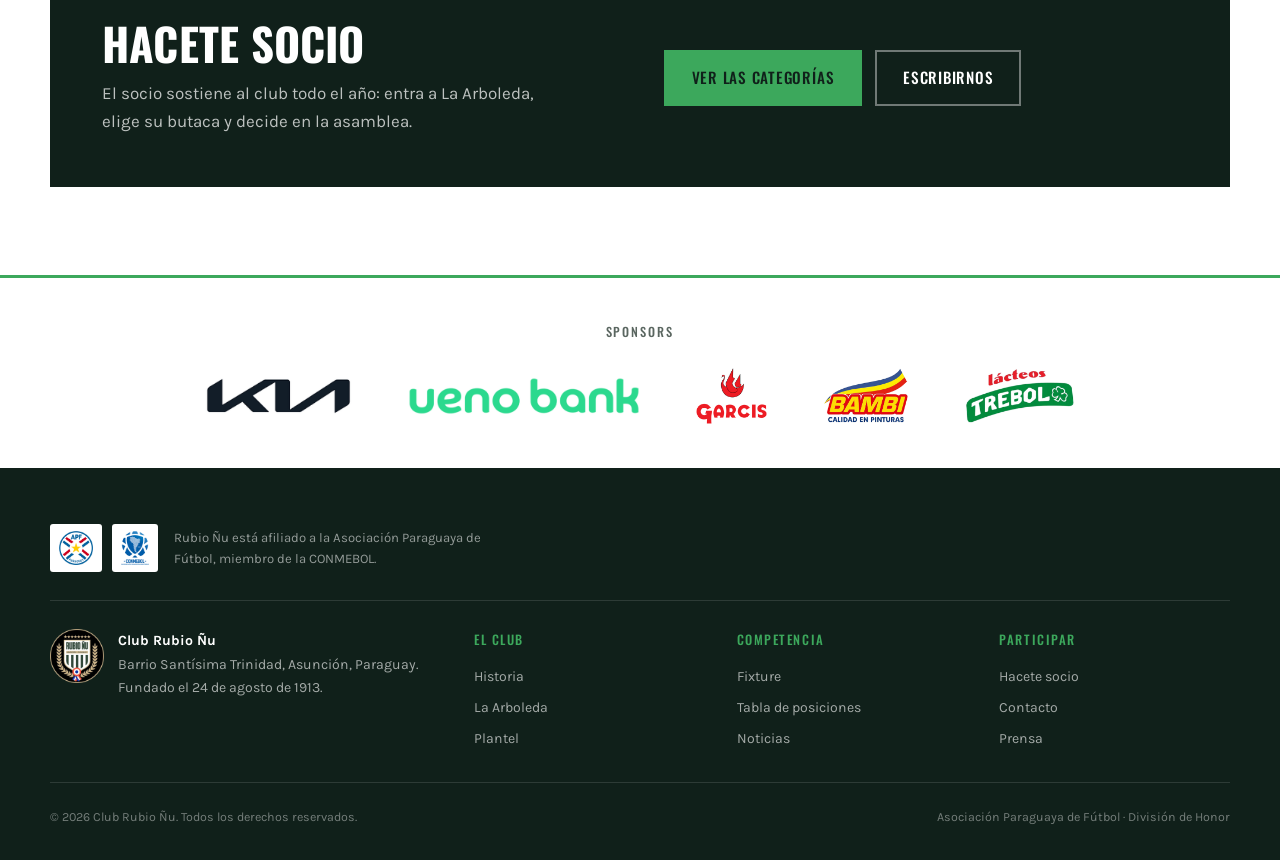
==== commit 2ac367af: "Sitio bilingüe (ES/EN), escudo oficial provisto por el club y módulo de noticias (v4)" ====
--- a/index.html
+++ b/index.html
@@ -1,17 +1,19 @@
 <!DOCTYPE html>
-<html lang="es-PY">
+<html lang="es-PY" data-base="">
 <head>
 <meta charset="utf-8">
 <meta name="viewport" content="width=device-width, initial-scale=1">
 <title>Sitio oficial · Club Rubio Ñu</title>
 <meta name="description" content="Sitio oficial del Club Rubio Ñu, de Santísima Trinidad, Asunción. Fundado en 1913.">
 <meta name="robots" content="noindex, nofollow">
+<link rel="alternate" hreflang="es" href="index.html">
+<link rel="alternate" hreflang="en" href="en/index.html">
 <meta property="og:title" content="Sitio oficial · Club Rubio Ñu">
 <meta property="og:description" content="Sitio oficial del Club Rubio Ñu, de Santísima Trinidad, Asunción. Fundado en 1913.">
 <meta property="og:type" content="website">
 <meta property="og:image" content="assets/img/escudo.png">
 <meta name="theme-color" content="#10201A">
-<link rel="icon" href="assets/img/escudo.png">
+<link rel="icon" href="assets/img/favicon.png">
 <link rel="preconnect" href="https://fonts.googleapis.com">
 <link rel="preconnect" href="https://fonts.gstatic.com" crossorigin>
 <link href="https://fonts.googleapis.com/css2?family=Karla:ital,wght@0,400;0,500;0,700;1,400&family=Oswald:wght@500;600;700&display=swap" rel="stylesheet">
@@ -28,8 +30,11 @@
         <small>ASUNCIÓN 1913</small>
       </span>
     </a>
-    <button class="menu-boton" aria-expanded="false" aria-controls="menu-principal">Menú</button>
-    <nav class="menu" id="menu-principal" aria-label="Principal">
+    <div class="cabecera-derecha">
+      <a class="idioma" href="en/index.html">English</a>
+      <button class="menu-boton" aria-expanded="false" aria-controls="menu-principal">Menú</button>
+    </div>
+    <nav class="menu" id="menu-principal" aria-label="Menú">
         <a href="index.html" aria-current="page">Inicio</a>
         <a href="club.html">El club</a>
         <a href="plantel.html">Plantel</a>
@@ -129,24 +134,7 @@
       <h2 class="titulo-seccion">Noticias</h2>
       <a class="enlace-mas" href="noticias.html">Ver todas</a>
     </div>
-    <div class="noticias-grilla">
-      <a class="noticia" href="noticias.html">
-        <time datetime="2026-09-01">1 de septiembre de 2026</time>
-        <h3>Título de la nota</h3>
-        <p>Bajada breve de la noticia. Esta sección se carga con el material que envíe el
-        departamento de prensa del club.</p>
-      </a>
-      <a class="noticia" href="noticias.html">
-        <time datetime="2026-08-28">28 de agosto de 2026</time>
-        <h3>Título de la nota</h3>
-        <p>Bajada breve de la noticia.</p>
-      </a>
-      <a class="noticia" href="noticias.html">
-        <time datetime="2026-08-24">24 de agosto de 2026</time>
-        <h3>Título de la nota</h3>
-        <p>Bajada breve de la noticia.</p>
-      </a>
-    </div>
+    <div data-noticias data-limite="3"><p class="cargando">Cargando noticias…</p></div>
   </div>
 </section>
 
@@ -193,9 +181,8 @@
       <div class="pie-escudo">
         <img src="assets/img/escudo.png" alt="">
         <div>
-          <strong style="color:var(--hueso)">Club Rubio Ñu</strong><br>
-          Barrio Santísima Trinidad, Asunción, Paraguay.<br>
-          Fundado el 24 de agosto de 1913.
+          <strong style="color:var(--blanco)">Club Rubio Ñu</strong><br>
+          Barrio Santísima Trinidad, Asunción, Paraguay.<br>Fundado el 24 de agosto de 1913.
         </div>
       </div>
       <div>
--- a/assets/css/main.css
+++ b/assets/css/main.css
@@ -104,7 +104,18 @@
   font-size: 0.6rem; letter-spacing: 0.16em; color: var(--verde); margin-top: 4px;
 }
 
-.menu { display: flex; gap: 1.6rem; align-items: center; }
+.cabecera-derecha { display: flex; align-items: center; gap: 0.9rem; order: 3; }
+.idioma {
+  font-family: 'Oswald', sans-serif; text-transform: uppercase;
+  font-size: 0.76rem; letter-spacing: 0.09em; font-weight: 500;
+  color: var(--verde); text-decoration: none;
+  border: 1px solid rgba(60, 168, 92, 0.45);
+  padding: 0.35rem 0.6rem; border-radius: 2px;
+  transition: background 0.15s, color 0.15s;
+}
+.idioma:hover { background: var(--verde); color: var(--tinta); }
+
+.menu { display: flex; gap: 1.6rem; align-items: center; order: 2; }
 .menu a {
   text-decoration: none; font-size: 0.9rem; font-weight: 500;
   color: rgba(255, 255, 255, 0.78);
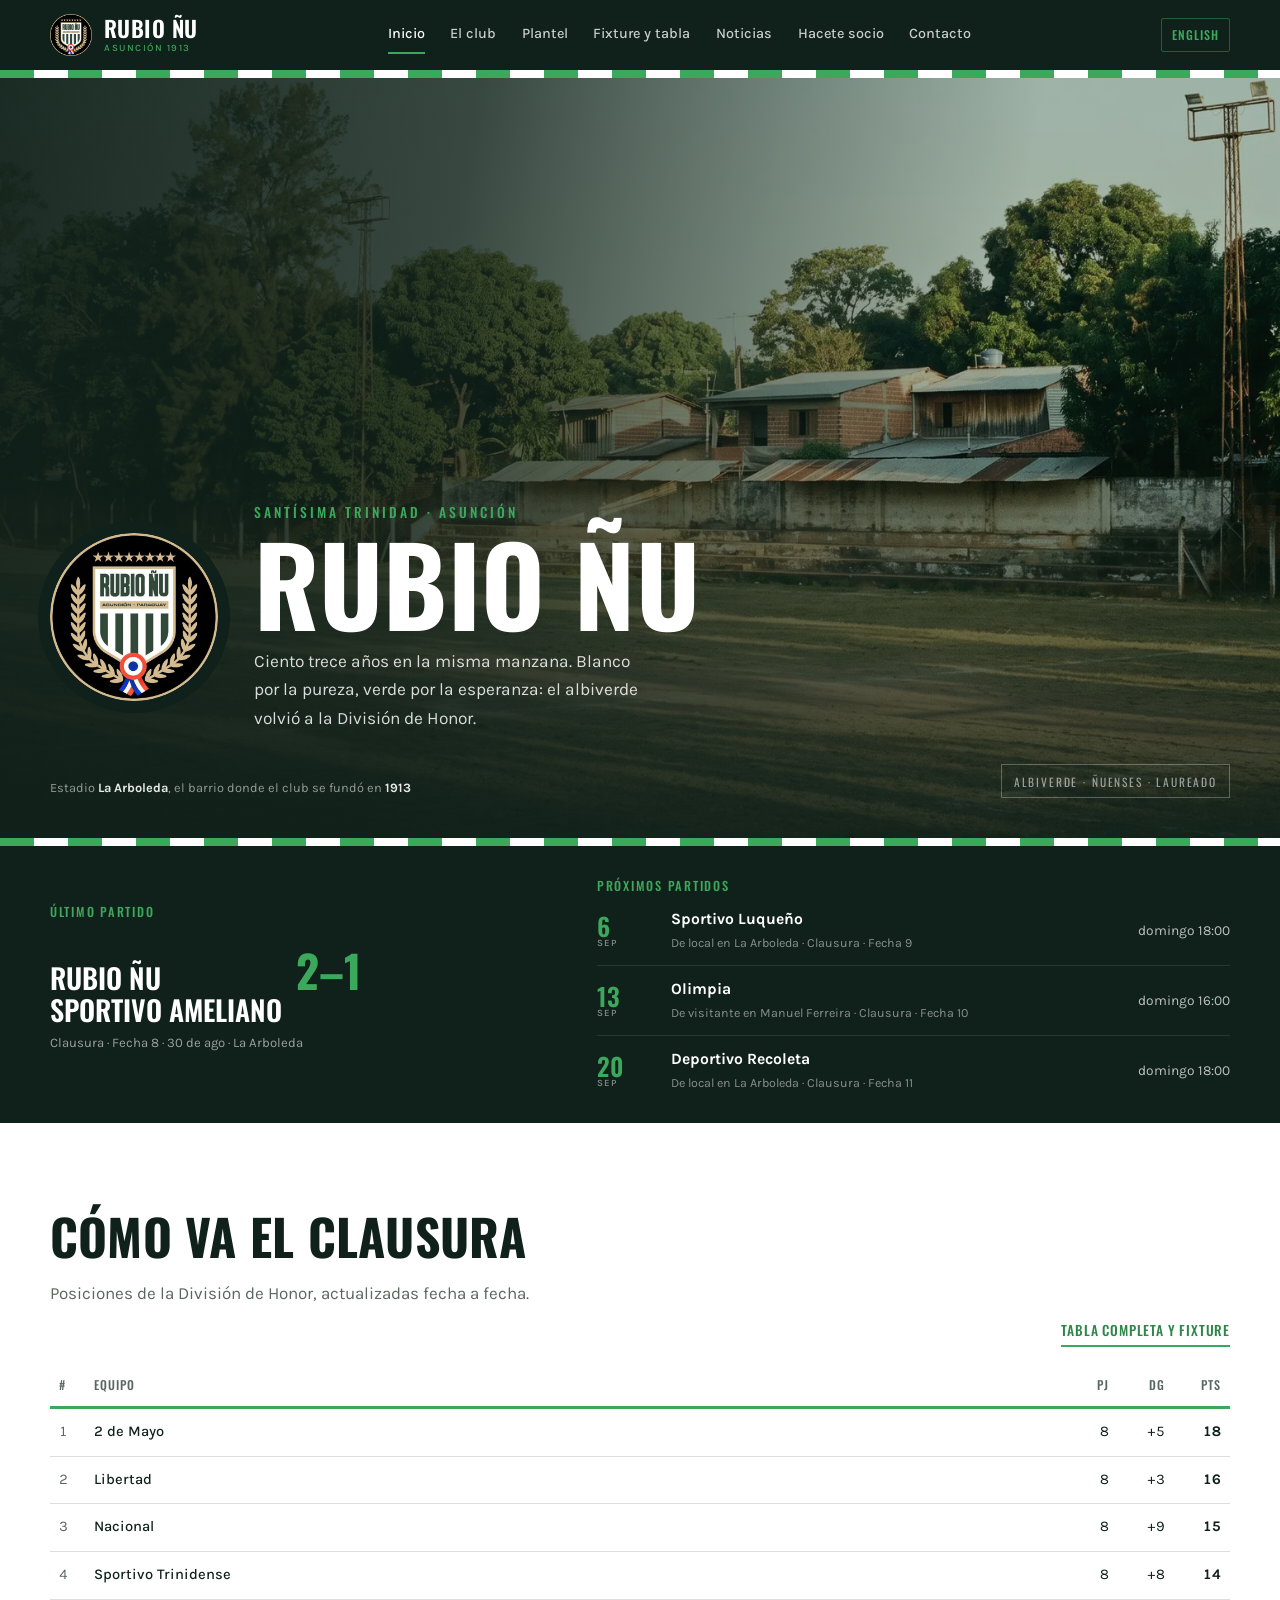
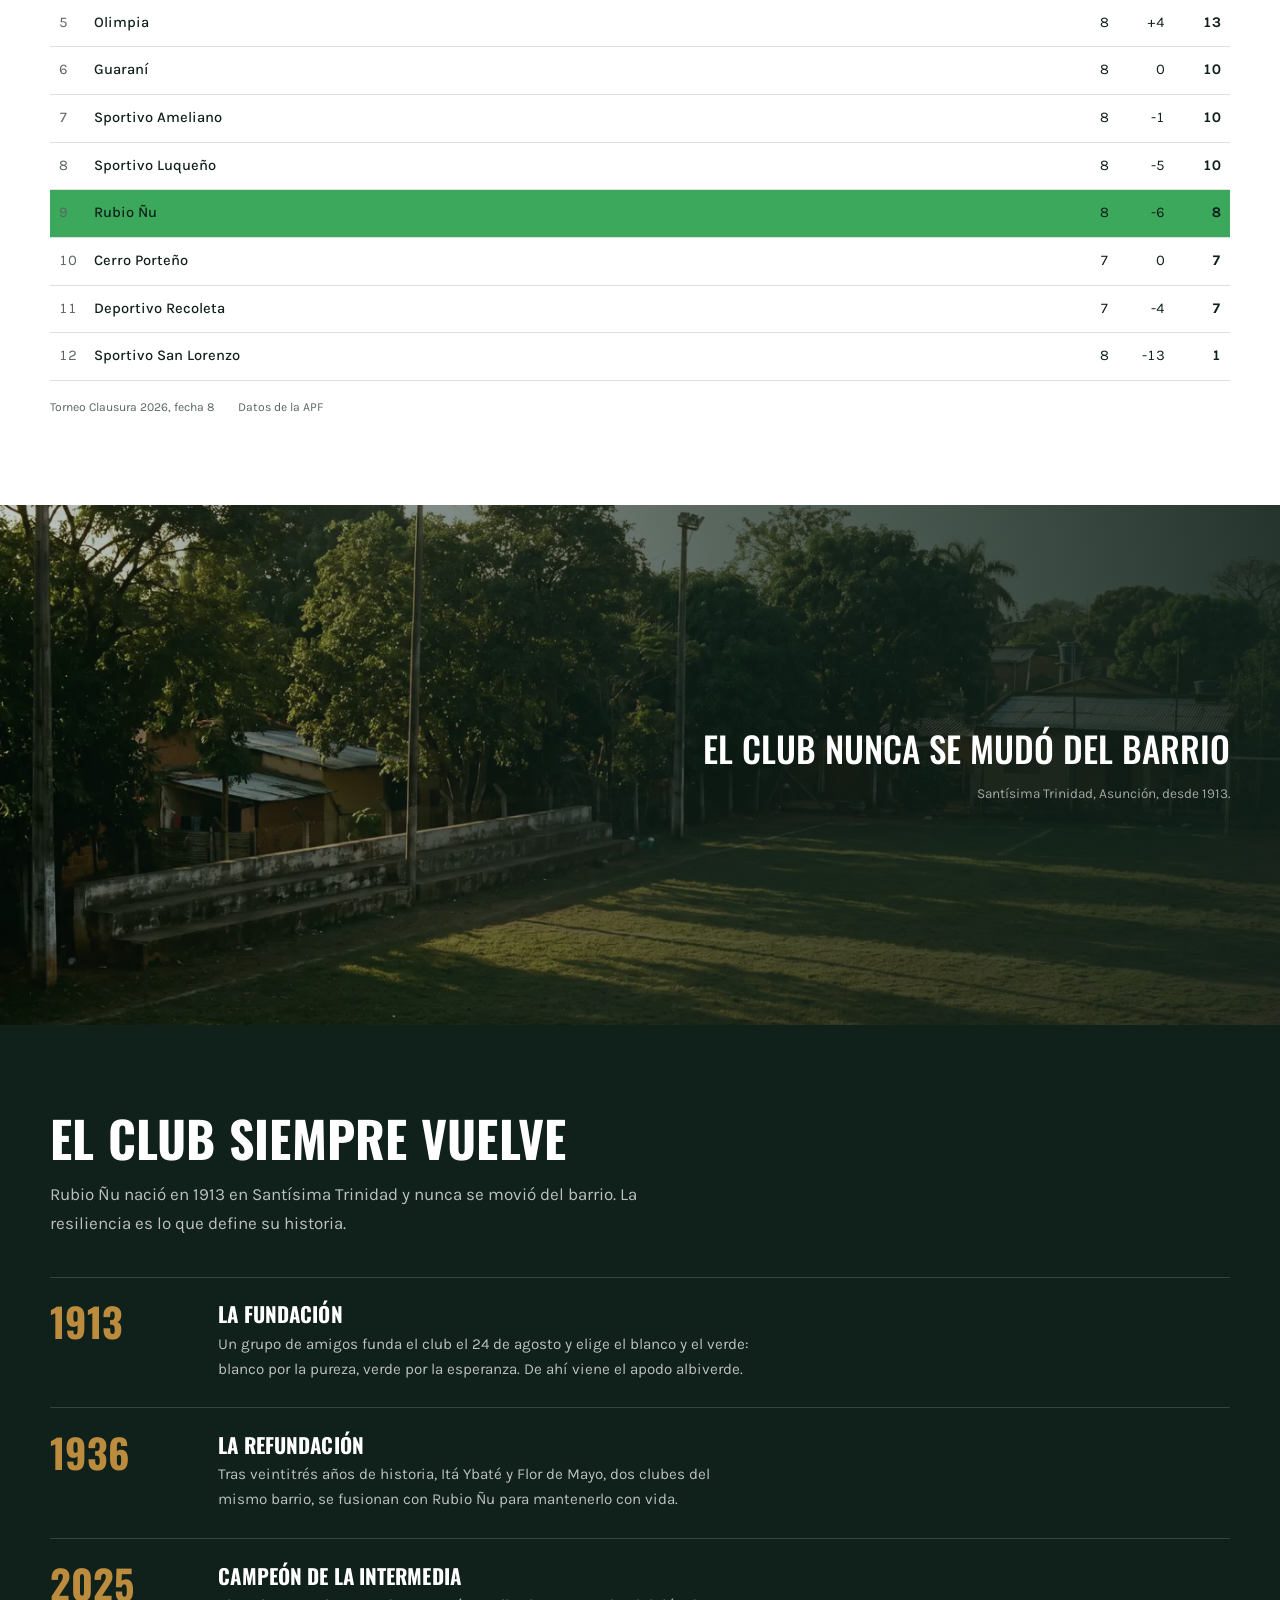
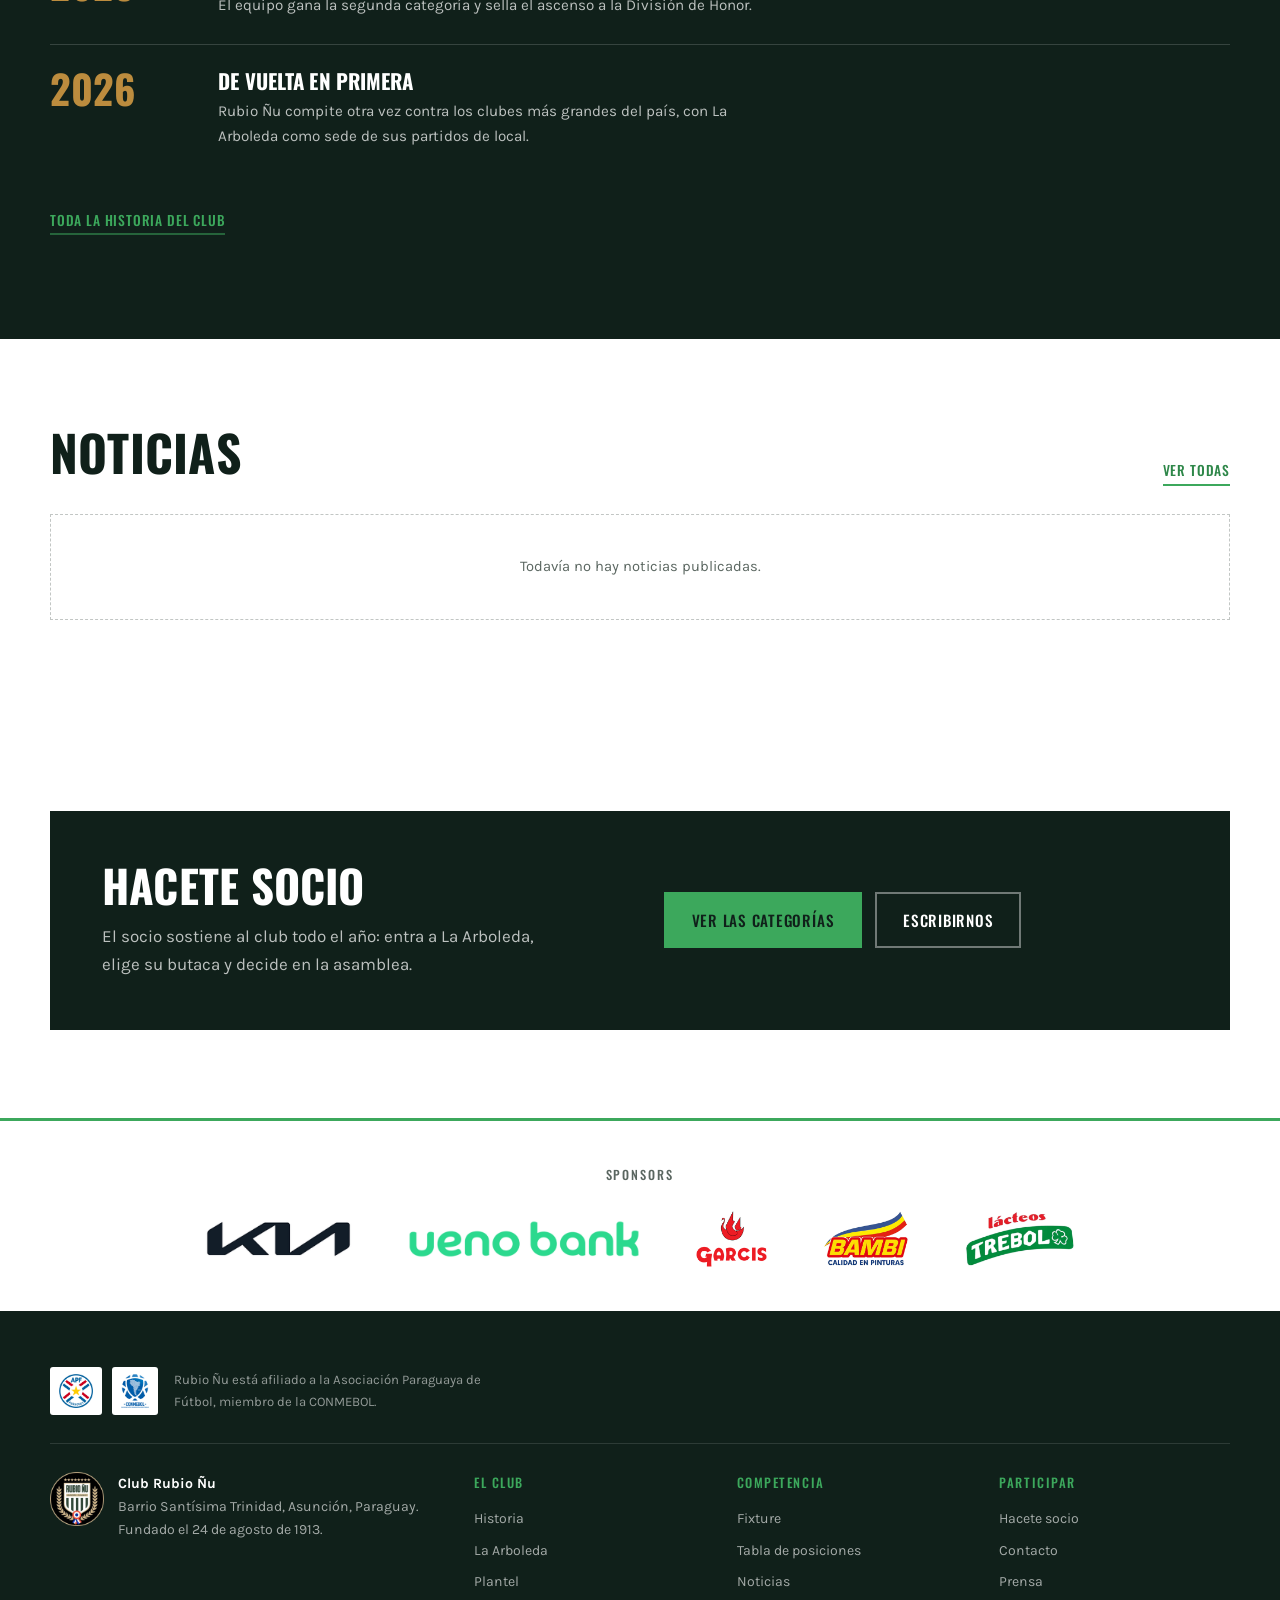
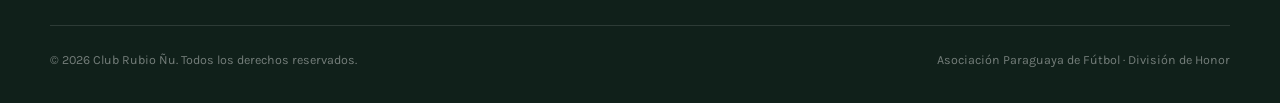
==== commit f5fa3497: "Portada con la cancha y el barrio; banda fotográfica en la home (v5)" ====
--- a/index.html
+++ b/index.html
@@ -49,21 +49,26 @@
 
 <main id="contenido">
 
-<section class="portada">
-  <div class="marco portada-contenido">
-    <img class="portada-escudo" src="assets/img/escudo.png" alt="Escudo del Club Rubio Ñu">
-    <div>
-      <h1>Rubio Ñu</h1>
-      <p class="portada-bajada">Blanco por la pureza, verde por la esperanza. El albiverde de
-      Santísima Trinidad juega otra vez en la División de Honor del fútbol paraguayo.</p>
-    </div>
-  </div>
-  <div class="marco portada-datos">
-    <span>Fundado el <b>24 de agosto de 1913</b></span>
-    <span>Estadio <b>La Arboleda</b></span>
-    <span>Asunción, <b>Paraguay</b></span>
-  </div>
-</section>
+<section class="portada-foto">
+  <div class="fondo" style="background-image:url('assets/img/portada-arboleda.webp')"></div>
+  <div class="velo"></div>
+  <div class="marco">
+    <div class="placa">
+      <img src="assets/img/escudo.png" alt="Escudo del Club Rubio Ñu">
+      <div>
+        <p class="placa-kicker">Santísima Trinidad · Asunción</p>
+        <h1>Rubio Ñu</h1>
+        <p class="lema">Ciento trece años en la misma manzana. Blanco por la pureza, verde por la
+        esperanza: el albiverde volvió a la División de Honor.</p>
+      </div>
+    </div>
+    <div class="pie-foto">
+      <span>Estadio <b>La Arboleda</b>, el barrio donde el club se fundó en <b>1913</b></span>
+      <span class="sello">Albiverde · Ñuenses · Laureado</span>
+    </div>
+  </div>
+</section>
+<div class="filete bastones"></div>
 
 <section class="franja-partido">
   <div class="marco partido-grilla">
@@ -83,6 +88,16 @@
       <a class="enlace-mas" href="fixture.html#tabla">Tabla completa y fixture</a>
     </div>
     <div data-tabla="resumida"><p class="cargando">Cargando tabla…</p></div>
+  </div>
+</section>
+
+<section class="banda-foto">
+  <div class="fondo" style="background-image:url('assets/img/barrio-trinidad.webp')"></div>
+  <div class="velo"></div>
+  <div class="marco">
+    <p class="banda-cita">El club nunca se mudó del barrio
+      <span>Santísima Trinidad, Asunción, desde 1913.</span>
+    </p>
   </div>
 </section>
 
--- a/assets/css/main.css
+++ b/assets/css/main.css
@@ -445,6 +445,104 @@
 .instituciones-escudos img { height: 34px; width: auto; }
 .instituciones p { margin: 0; font-size: 0.82rem; color: rgba(255, 255, 255, 0.55); max-width: 42ch; }
 
+/* ===== Portada con fotografía =====
+   La foto da contexto; el escudo nunca se apoya sobre ella, va en una
+   placa sólida de alto contraste como pide el manual. */
+.portada-foto {
+  position: relative;
+  background: var(--tinta);
+  min-height: min(86vh, 760px);
+  display: flex;
+  align-items: flex-end;
+  overflow: hidden;
+}
+.portada-foto .fondo {
+  position: absolute; inset: 0;
+  background-size: cover;
+  background-position: center 62%;
+}
+.portada-foto .velo {
+  position: absolute; inset: 0;
+  background:
+    linear-gradient(100deg, rgba(16,32,26,0.94) 0%, rgba(16,32,26,0.78) 34%, rgba(16,32,26,0.18) 74%),
+    linear-gradient(to top, rgba(16,32,26,0.88) 0%, rgba(16,32,26,0) 48%),
+    linear-gradient(rgba(16,32,26,0.18), rgba(16,32,26,0.18));
+}
+.portada-foto .marco { position: relative; z-index: 2; width: min(100% - 2.5rem, var(--marco)); }
+
+.placa {
+  display: grid;
+  grid-template-columns: auto 1fr;
+  gap: clamp(1.25rem, 3vw, 2.25rem);
+  align-items: center;
+  max-width: 760px;
+  margin: clamp(3rem, 9vw, 6rem) 0 clamp(1.25rem, 3vw, 2rem);
+}
+.placa img {
+  width: clamp(96px, 14vw, 168px);
+  border-radius: 50%;
+  background: var(--tinta);
+  box-shadow: 0 0 0 12px var(--tinta);
+}
+.placa-kicker {
+  font-family: 'Oswald', sans-serif; text-transform: uppercase;
+  font-size: clamp(0.72rem, 1.5vw, 0.85rem); letter-spacing: 0.22em;
+  color: var(--verde); margin: 0 0 0.6rem; font-weight: 500;
+}
+.placa h1 {
+  font-size: clamp(3rem, 10vw, 6.8rem);
+  color: var(--blanco);
+  line-height: 0.9;
+}
+.placa p.lema {
+  margin: 1rem 0 0; max-width: 40ch;
+  color: rgba(255, 255, 255, 0.84);
+  font-size: clamp(0.98rem, 1.5vw, 1.08rem);
+}
+
+.pie-foto {
+  position: relative; z-index: 2;
+  display: flex; justify-content: space-between; align-items: flex-end;
+  flex-wrap: wrap; gap: 0.75rem;
+  padding-bottom: clamp(1.5rem, 4vw, 2.5rem);
+  font-size: 0.8rem; color: rgba(255, 255, 255, 0.55);
+}
+.pie-foto b { color: rgba(255, 255, 255, 0.9); font-weight: 700; }
+.pie-foto .sello {
+  font-family: 'Oswald', sans-serif; text-transform: uppercase;
+  letter-spacing: 0.16em; font-size: 0.72rem;
+  border: 1px solid rgba(255, 255, 255, 0.28);
+  padding: 0.4rem 0.75rem;
+}
+
+@media (max-width: 760px) {
+  .placa { grid-template-columns: 1fr; gap: 1rem; }
+  .portada-foto { min-height: auto; }
+}
+
+/* ===== Banda fotográfica intermedia ===== */
+.banda-foto {
+  position: relative;
+  min-height: clamp(340px, 46vw, 520px);
+  display: flex; align-items: center;
+  background: var(--tinta);
+  overflow: hidden;
+}
+.banda-foto .fondo { position: absolute; inset: 0; background-size: cover; background-position: center 60%; }
+.banda-foto .velo {
+  position: absolute; inset: 0;
+  background: linear-gradient(260deg, rgba(16,32,26,0.9) 0%, rgba(16,32,26,0.68) 42%, rgba(16,32,26,0.2) 100%);
+}
+.banda-foto .marco { position: relative; z-index: 2; }
+.banda-cita {
+  margin-left: auto; max-width: 30ch; text-align: right;
+  font-family: 'Oswald', sans-serif; font-weight: 500; text-transform: uppercase;
+  font-size: clamp(1.3rem, 3.2vw, 2.2rem); line-height: 1.25;
+  color: var(--blanco);
+}
+.banda-cita span { display: block; margin-top: 1rem; font-family: 'Karla', sans-serif;
+  text-transform: none; font-size: 0.85rem; font-weight: 400; color: rgba(255,255,255,0.6); }
+
 /* ===== Pie ===== */
 .pie {
   background: var(--tinta); color: rgba(255, 255, 255, 0.62);
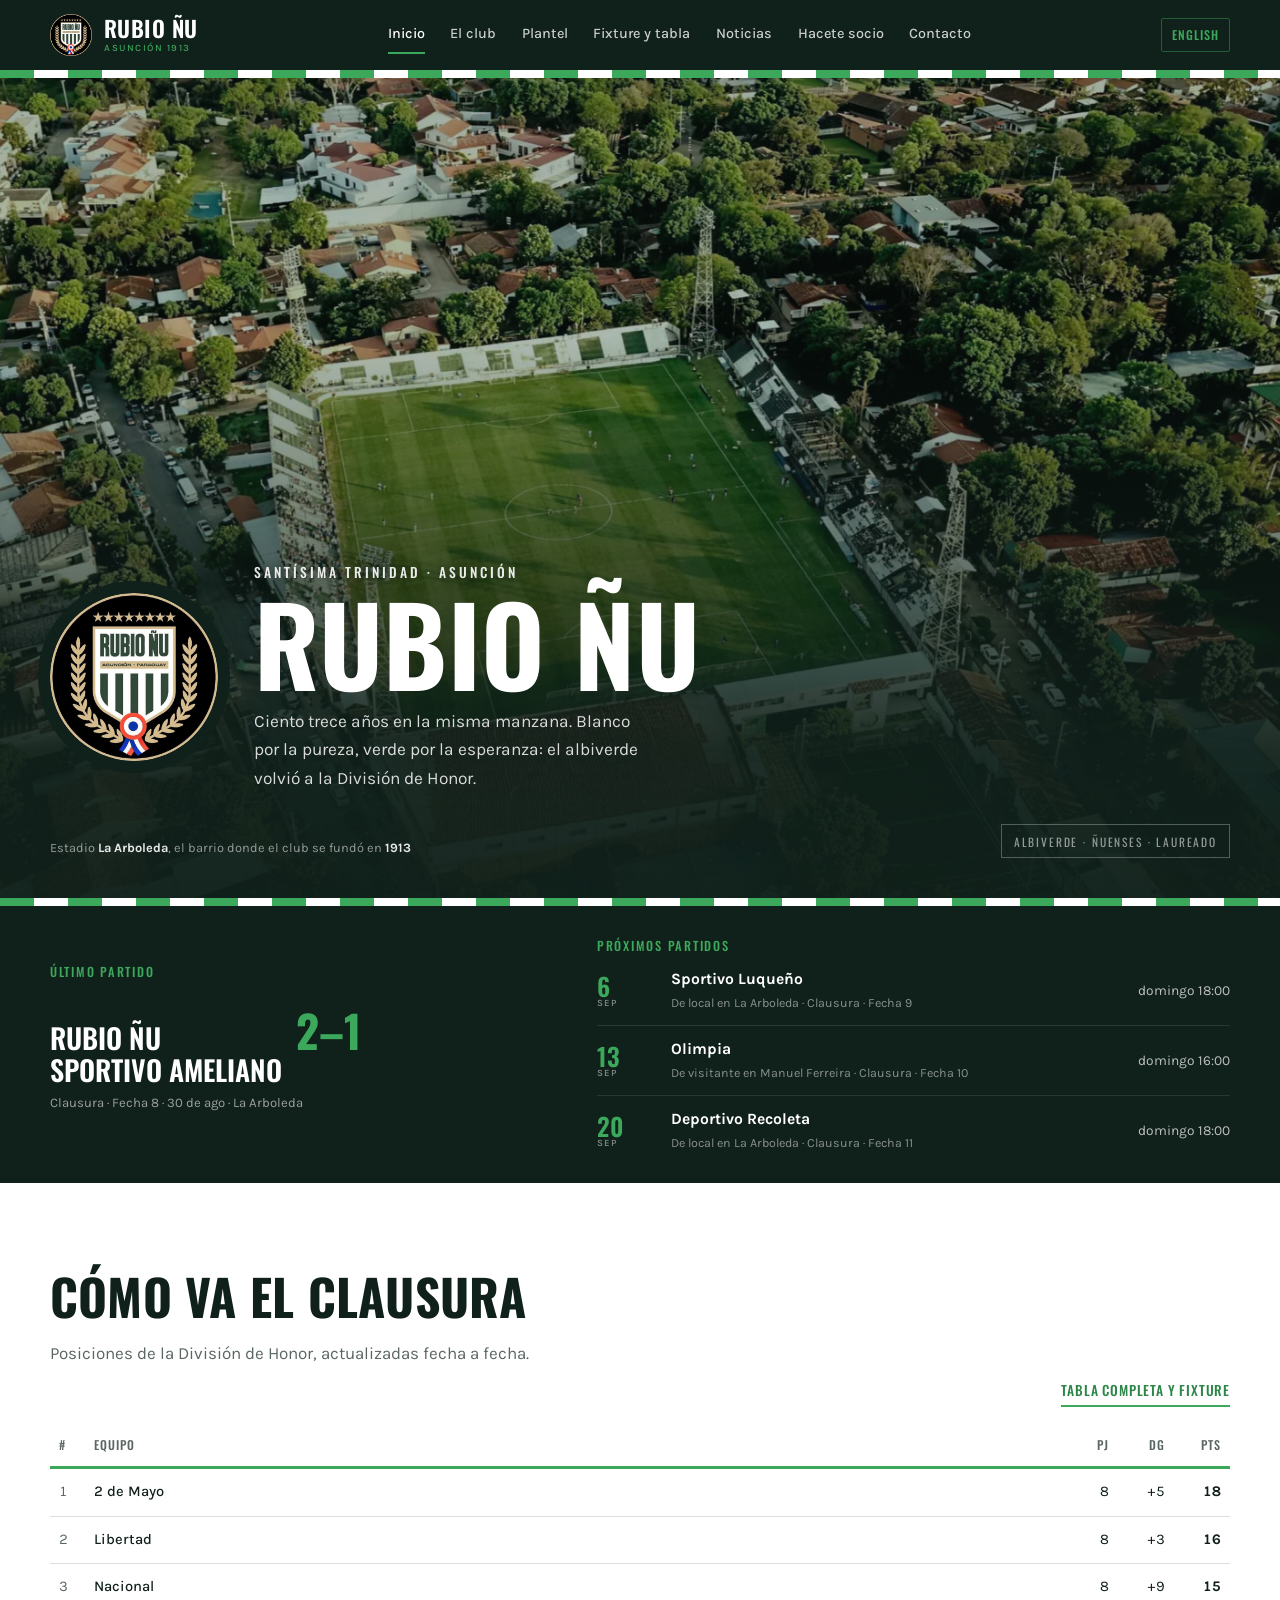
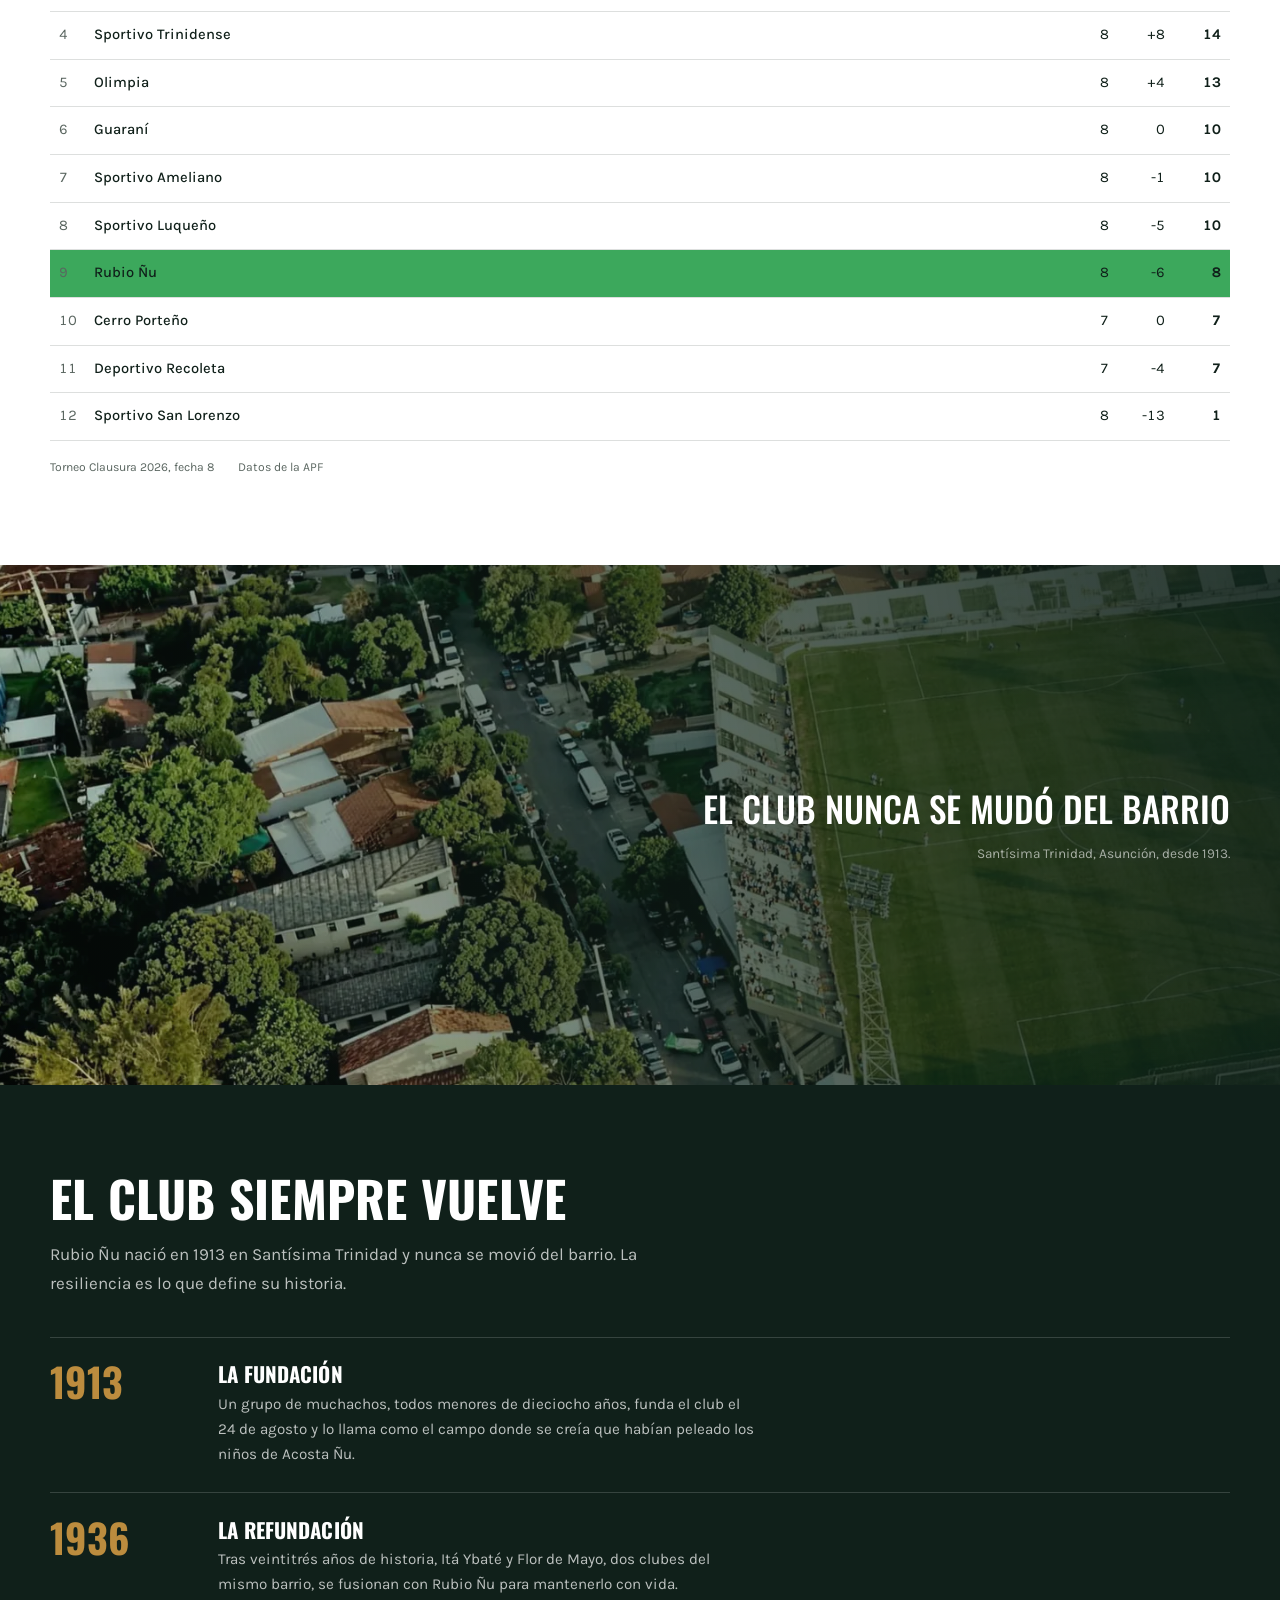
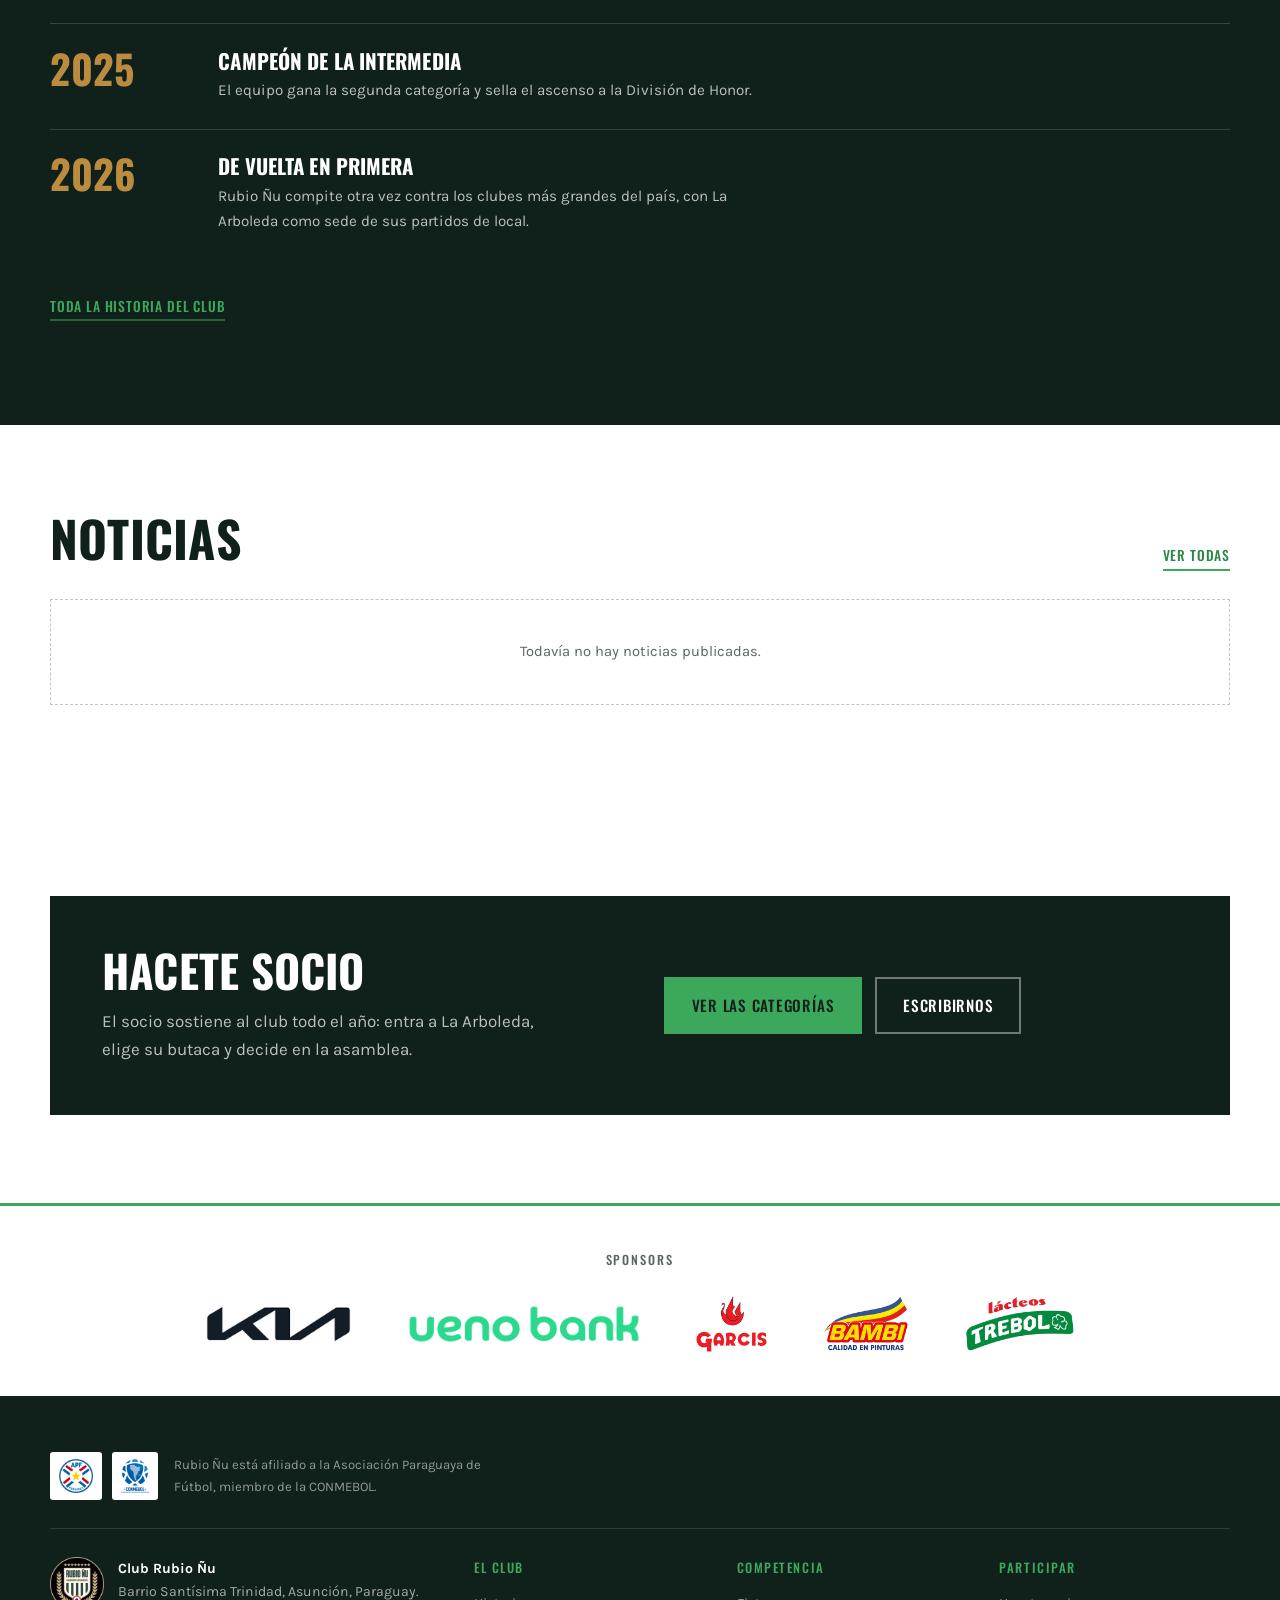
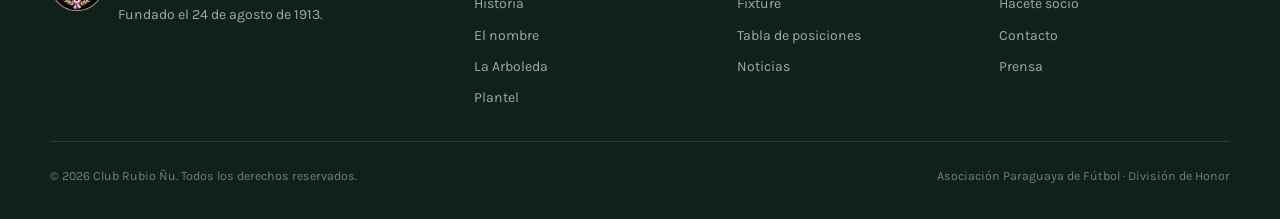
==== commit 9d244308: "Origen del nombre (Acosta Ñu), línea de tiempo ampliada, palmarés y actividades (v9)" ====
--- a/index.html
+++ b/index.html
@@ -111,8 +111,8 @@
         <div class="hito-anio">1913</div>
         <div>
           <h3>La fundación</h3>
-          <p>Un grupo de amigos funda el club el 24 de agosto y elige el blanco y el verde:
-          blanco por la pureza, verde por la esperanza. De ahí viene el apodo albiverde.</p>
+          <p>Un grupo de muchachos, todos menores de dieciocho años, funda el club el 24 de agosto
+          y lo llama como el campo donde se creía que habían peleado los niños de Acosta Ñu.</p>
         </div>
       </article>
       <article class="hito">
@@ -204,6 +204,7 @@
         <h4>EL CLUB</h4>
         <ul>
           <li><a href="club.html">Historia</a></li>
+          <li><a href="club.html#nombre">El nombre</a></li>
           <li><a href="club.html#estadio">La Arboleda</a></li>
           <li><a href="plantel.html">Plantel</a></li>
         </ul>
--- a/assets/css/main.css
+++ b/assets/css/main.css
@@ -451,22 +451,45 @@
 .portada-foto {
   position: relative;
   background: var(--tinta);
-  min-height: min(86vh, 760px);
+  min-height: min(92vh, 820px);
   display: flex;
   align-items: flex-end;
   overflow: hidden;
 }
 .portada-foto .fondo {
-  position: absolute; inset: 0;
+  position: absolute; inset: -2%;
   background-size: cover;
-  background-position: center 62%;
+  background-position: center 30%;
+  transform-origin: 52% 46%;
+  will-change: transform;
+  animation: sobrevuelo 54s ease-in-out infinite alternate;
+}
+
+/* Sobrevuelo: avance lento con deriva diagonal, como un drone cruzando la cancha. */
+@keyframes sobrevuelo {
+  from { transform: scale(1.04) translate3d(-1.1%, 0.7%, 0); }
+  to   { transform: scale(1.15) translate3d(1.1%, -0.7%, 0); }
+}
+
+.banda-foto .fondo {
+  animation: sobrevuelo-corto 68s ease-in-out infinite alternate;
+  will-change: transform;
+}
+@keyframes sobrevuelo-corto {
+  from { transform: scale(1.03) translate3d(0.8%, 0, 0); }
+  to   { transform: scale(1.11) translate3d(-0.8%, 0, 0); }
+}
+
+@media (prefers-reduced-motion: reduce) {
+  .portada-foto .fondo, .banda-foto .fondo { animation: none; transform: none; }
 }
 .portada-foto .velo {
   position: absolute; inset: 0;
   background:
-    linear-gradient(100deg, rgba(16,32,26,0.94) 0%, rgba(16,32,26,0.78) 34%, rgba(16,32,26,0.18) 74%),
-    linear-gradient(to top, rgba(16,32,26,0.88) 0%, rgba(16,32,26,0) 48%),
-    linear-gradient(rgba(16,32,26,0.18), rgba(16,32,26,0.18));
+    linear-gradient(to top,
+      rgba(16,32,26,0.97) 0%, rgba(16,32,26,0.93) 18%,
+      rgba(16,32,26,0.55) 42%, rgba(16,32,26,0.22) 68%, rgba(16,32,26,0.28) 100%),
+    linear-gradient(rgba(16,32,26,0.12), rgba(16,32,26,0.12));
 }
 .portada-foto .marco { position: relative; z-index: 2; width: min(100% - 2.5rem, var(--marco)); }
 
@@ -475,8 +498,8 @@
   grid-template-columns: auto 1fr;
   gap: clamp(1.25rem, 3vw, 2.25rem);
   align-items: center;
-  max-width: 760px;
-  margin: clamp(3rem, 9vw, 6rem) 0 clamp(1.25rem, 3vw, 2rem);
+  max-width: 860px;
+  margin: clamp(4rem, 16vw, 11rem) 0 clamp(1.25rem, 3vw, 2rem);
 }
 .placa img {
   width: clamp(96px, 14vw, 168px);
@@ -487,7 +510,8 @@
 .placa-kicker {
   font-family: 'Oswald', sans-serif; text-transform: uppercase;
   font-size: clamp(0.72rem, 1.5vw, 0.85rem); letter-spacing: 0.22em;
-  color: var(--verde); margin: 0 0 0.6rem; font-weight: 500;
+  color: rgba(255, 255, 255, 0.9); margin: 0 0 0.6rem; font-weight: 500;
+  text-shadow: 0 1px 12px rgba(16, 32, 26, 0.8);
 }
 .placa h1 {
   font-size: clamp(3rem, 10vw, 6.8rem);
@@ -528,7 +552,7 @@
   background: var(--tinta);
   overflow: hidden;
 }
-.banda-foto .fondo { position: absolute; inset: 0; background-size: cover; background-position: center 60%; }
+.banda-foto .fondo { position: absolute; inset: -2%; background-size: cover; background-position: center 60%; }
 .banda-foto .velo {
   position: absolute; inset: 0;
   background: linear-gradient(260deg, rgba(16,32,26,0.9) 0%, rgba(16,32,26,0.68) 42%, rgba(16,32,26,0.2) 100%);
@@ -542,6 +566,18 @@
 }
 .banda-cita span { display: block; margin-top: 1rem; font-family: 'Karla', sans-serif;
   text-transform: none; font-size: 0.85rem; font-weight: 400; color: rgba(255,255,255,0.6); }
+
+/* ===== Figura del estadio ===== */
+.figura-estadio { margin: 0 0 clamp(1.75rem, 4vw, 2.5rem); }
+.figura-estadio img {
+  width: 100%; height: auto; display: block;
+  border-top: 4px solid var(--verde);
+}
+.figura-estadio figcaption {
+  margin-top: 0.7rem; font-size: 0.82rem; color: var(--tinta-suave);
+  display: flex; justify-content: space-between; gap: 1rem; flex-wrap: wrap;
+}
+.figura-estadio figcaption b { color: var(--tinta); font-weight: 700; }
 
 /* ===== Pie ===== */
 .pie {
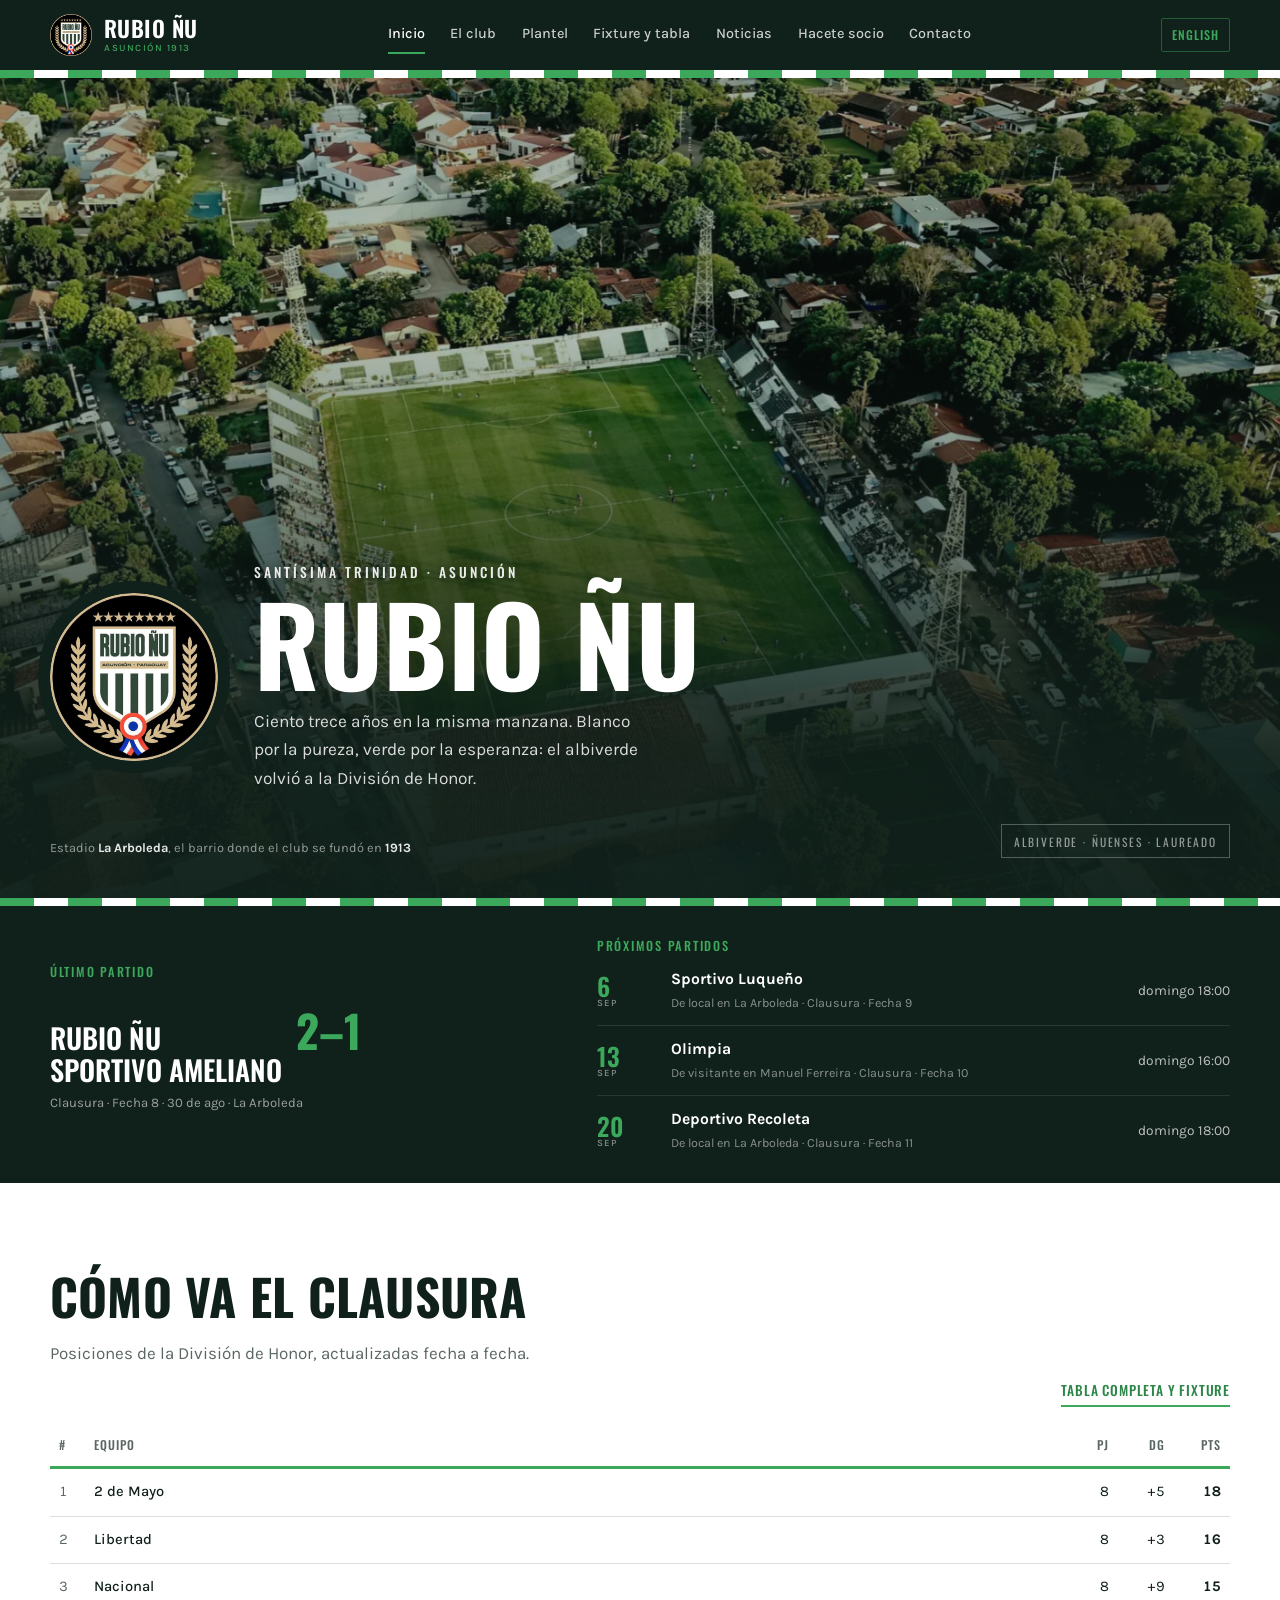
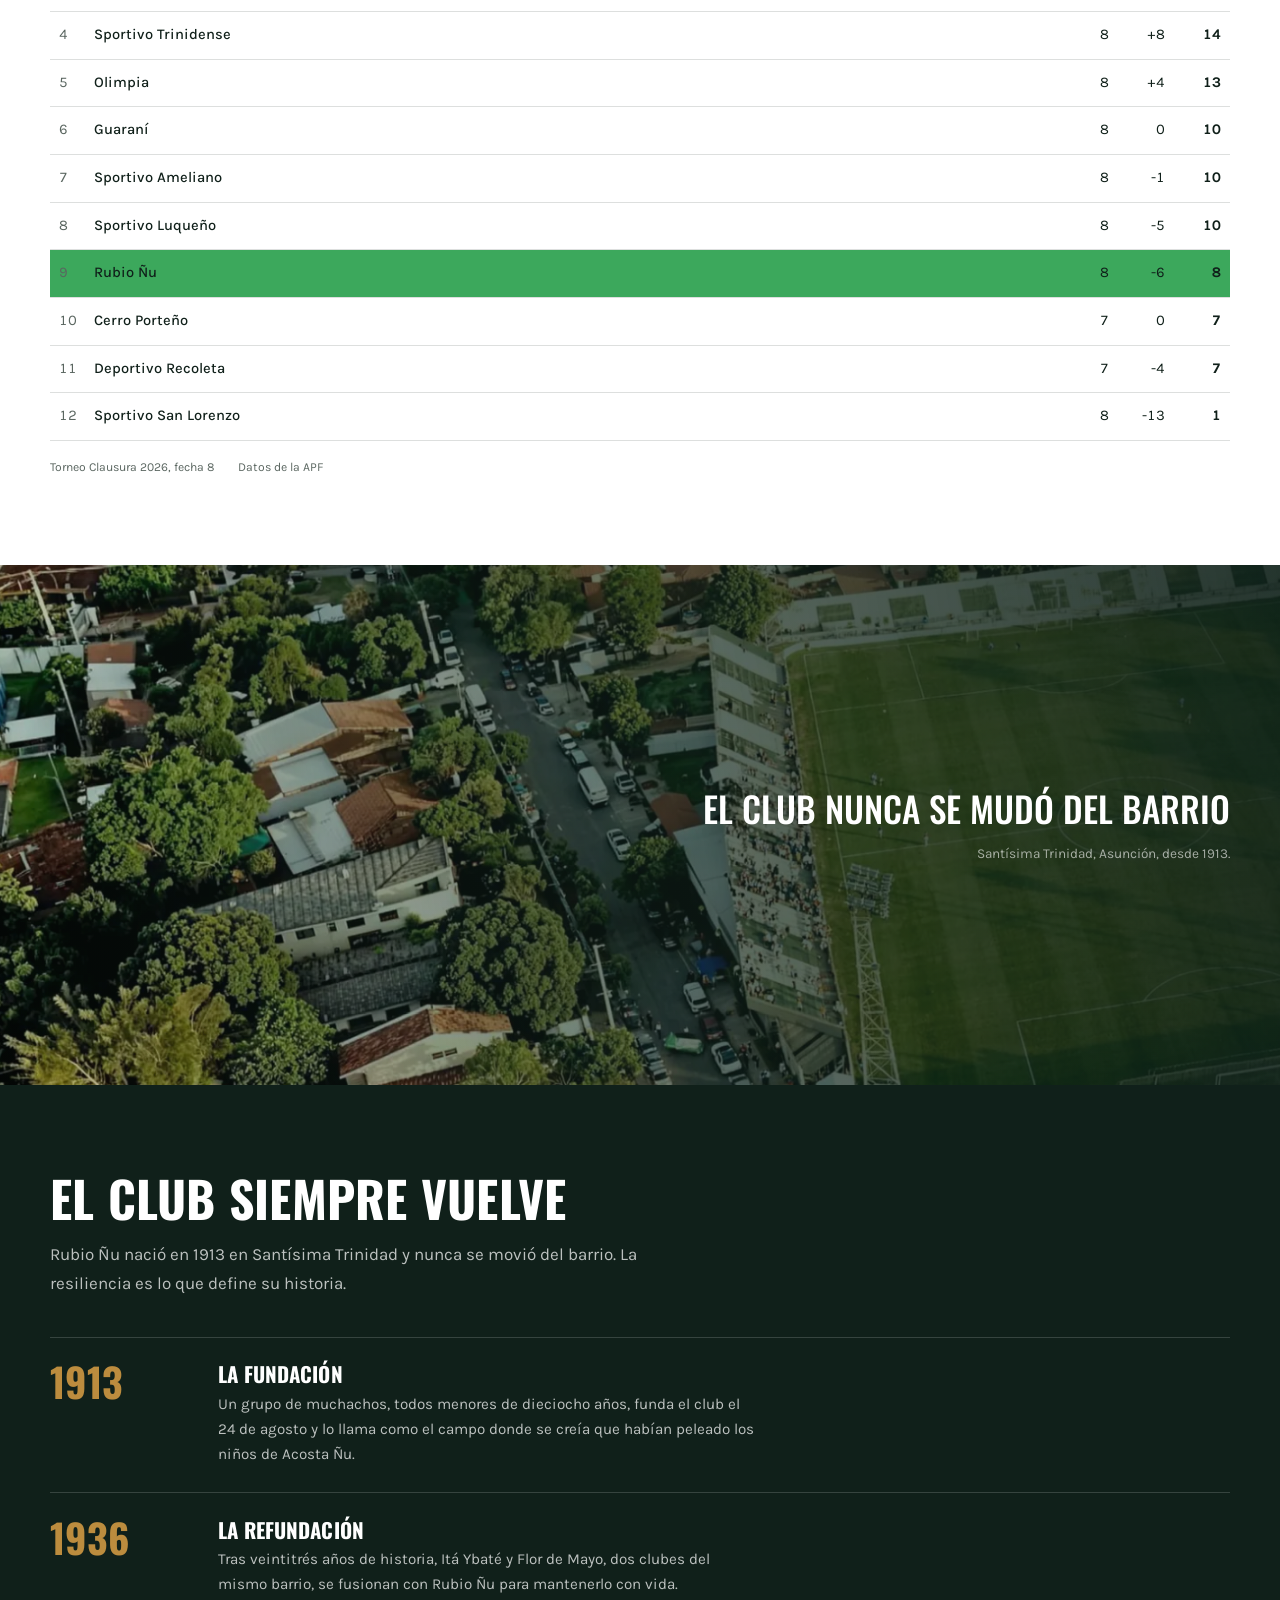
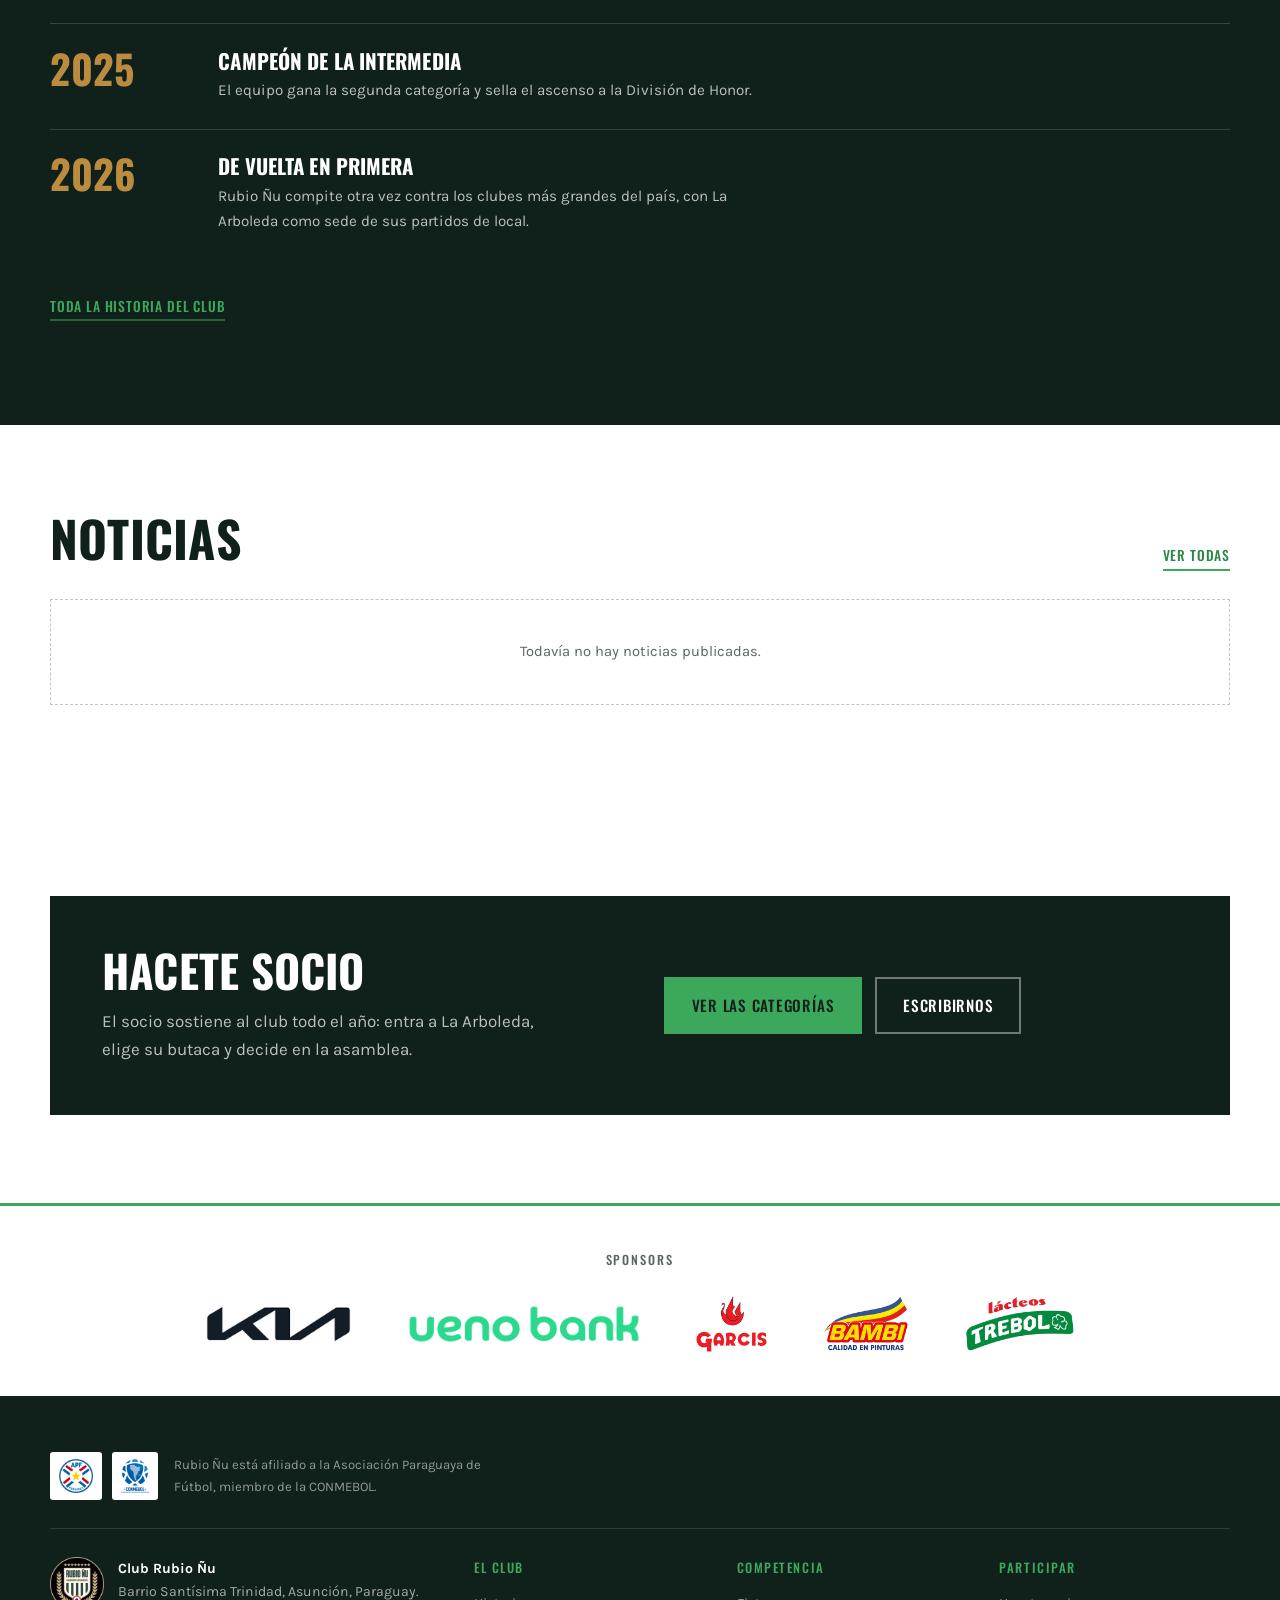
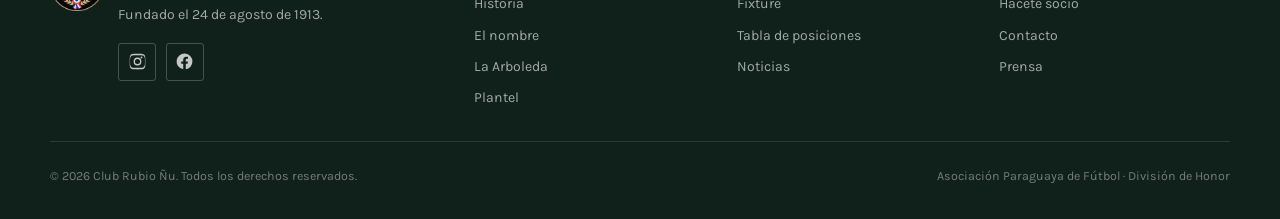
==== commit 3930e420: "Enlaces a Instagram y Facebook en el pie y en contacto (v10)" ====
--- a/index.html
+++ b/index.html
@@ -198,6 +198,10 @@
         <div>
           <strong style="color:var(--blanco)">Club Rubio Ñu</strong><br>
           Barrio Santísima Trinidad, Asunción, Paraguay.<br>Fundado el 24 de agosto de 1913.
+      <div class="redes ">
+        <a href="https://www.instagram.com/rubionu.1913/" target="_blank" rel="noopener" aria-label="Instagram"><svg viewBox="0 0 24 24" aria-hidden="true"><path d="M12 2.2c3.2 0 3.6 0 4.9.07 1.2.05 1.8.25 2.2.42.6.22 1 .48 1.4.9.43.42.7.83.9 1.4.18.4.38 1 .43 2.2.06 1.3.07 1.7.07 4.9s0 3.6-.07 4.9c-.05 1.2-.25 1.8-.42 2.2-.22.6-.48 1-.9 1.4-.42.43-.83.7-1.4.9-.4.18-1 .38-2.2.43-1.3.06-1.7.07-4.9.07s-3.6 0-4.9-.07c-1.2-.05-1.8-.25-2.2-.42-.6-.22-1-.48-1.4-.9-.43-.42-.7-.83-.9-1.4-.18-.4-.38-1-.43-2.2C2.2 15.6 2.2 15.2 2.2 12s0-3.6.07-4.9c.05-1.2.25-1.8.42-2.2.22-.6.48-1 .9-1.4.42-.43.83-.7 1.4-.9.4-.18 1-.38 2.2-.43C8.4 2.2 8.8 2.2 12 2.2zm0 1.8c-3.1 0-3.5 0-4.7.07-1.1.05-1.7.24-2.1.4-.5.2-.9.44-1.3.83-.4.4-.63.8-.83 1.3-.16.4-.35 1-.4 2.1C2.6 9.9 2.6 10.3 2.6 12s0 2.1.07 3.3c.05 1.1.24 1.7.4 2.1.2.5.44.9.83 1.3.4.4.8.63 1.3.83.4.16 1 .35 2.1.4 1.2.07 1.6.07 4.7.07s3.5 0 4.7-.07c1.1-.05 1.7-.24 2.1-.4.5-.2.9-.44 1.3-.83.4-.4.63-.8.83-1.3.16-.4.35-1 .4-2.1.07-1.2.07-1.6.07-3.3s0-2.1-.07-3.3c-.05-1.1-.24-1.7-.4-2.1-.2-.5-.44-.9-.83-1.3-.4-.4-.8-.63-1.3-.83-.4-.16-1-.35-2.1-.4C15.5 4 15.1 4 12 4zm0 3.1a4.9 4.9 0 110 9.8 4.9 4.9 0 010-9.8zm0 8.1a3.2 3.2 0 100-6.4 3.2 3.2 0 000 6.4zm6.2-8.3a1.15 1.15 0 11-2.3 0 1.15 1.15 0 012.3 0z"/></svg></a>
+        <a href="https://www.facebook.com/clubrubionu" target="_blank" rel="noopener" aria-label="Facebook"><svg viewBox="0 0 24 24" aria-hidden="true"><path d="M22 12a10 10 0 10-11.6 9.9v-7H7.9V12h2.5V9.8c0-2.5 1.5-3.9 3.8-3.9 1.1 0 2.2.2 2.2.2v2.5h-1.3c-1.2 0-1.6.8-1.6 1.6V12h2.8l-.4 2.9h-2.3v7A10 10 0 0022 12z"/></svg></a>
+      </div>
         </div>
       </div>
       <div>
--- a/assets/css/main.css
+++ b/assets/css/main.css
@@ -579,6 +579,20 @@
 }
 .figura-estadio figcaption b { color: var(--tinta); font-weight: 700; }
 
+/* ===== Redes ===== */
+.redes { display: flex; gap: 0.6rem; margin-top: 1rem; }
+.redes a {
+  width: 38px; height: 38px; display: grid; place-items: center;
+  border: 1px solid rgba(255, 255, 255, 0.22); border-radius: 3px;
+  color: rgba(255, 255, 255, 0.75);
+  transition: background 0.15s, color 0.15s, border-color 0.15s;
+}
+.redes a:hover { background: var(--verde); color: var(--tinta); border-color: var(--verde); }
+.redes svg { width: 19px; height: 19px; fill: currentColor; display: block; }
+
+.redes-claro a { border-color: rgba(16, 32, 26, 0.22); color: var(--tinta); }
+.redes-claro a:hover { background: var(--verde); border-color: var(--verde); color: var(--tinta); }
+
 /* ===== Pie ===== */
 .pie {
   background: var(--tinta); color: rgba(255, 255, 255, 0.62);
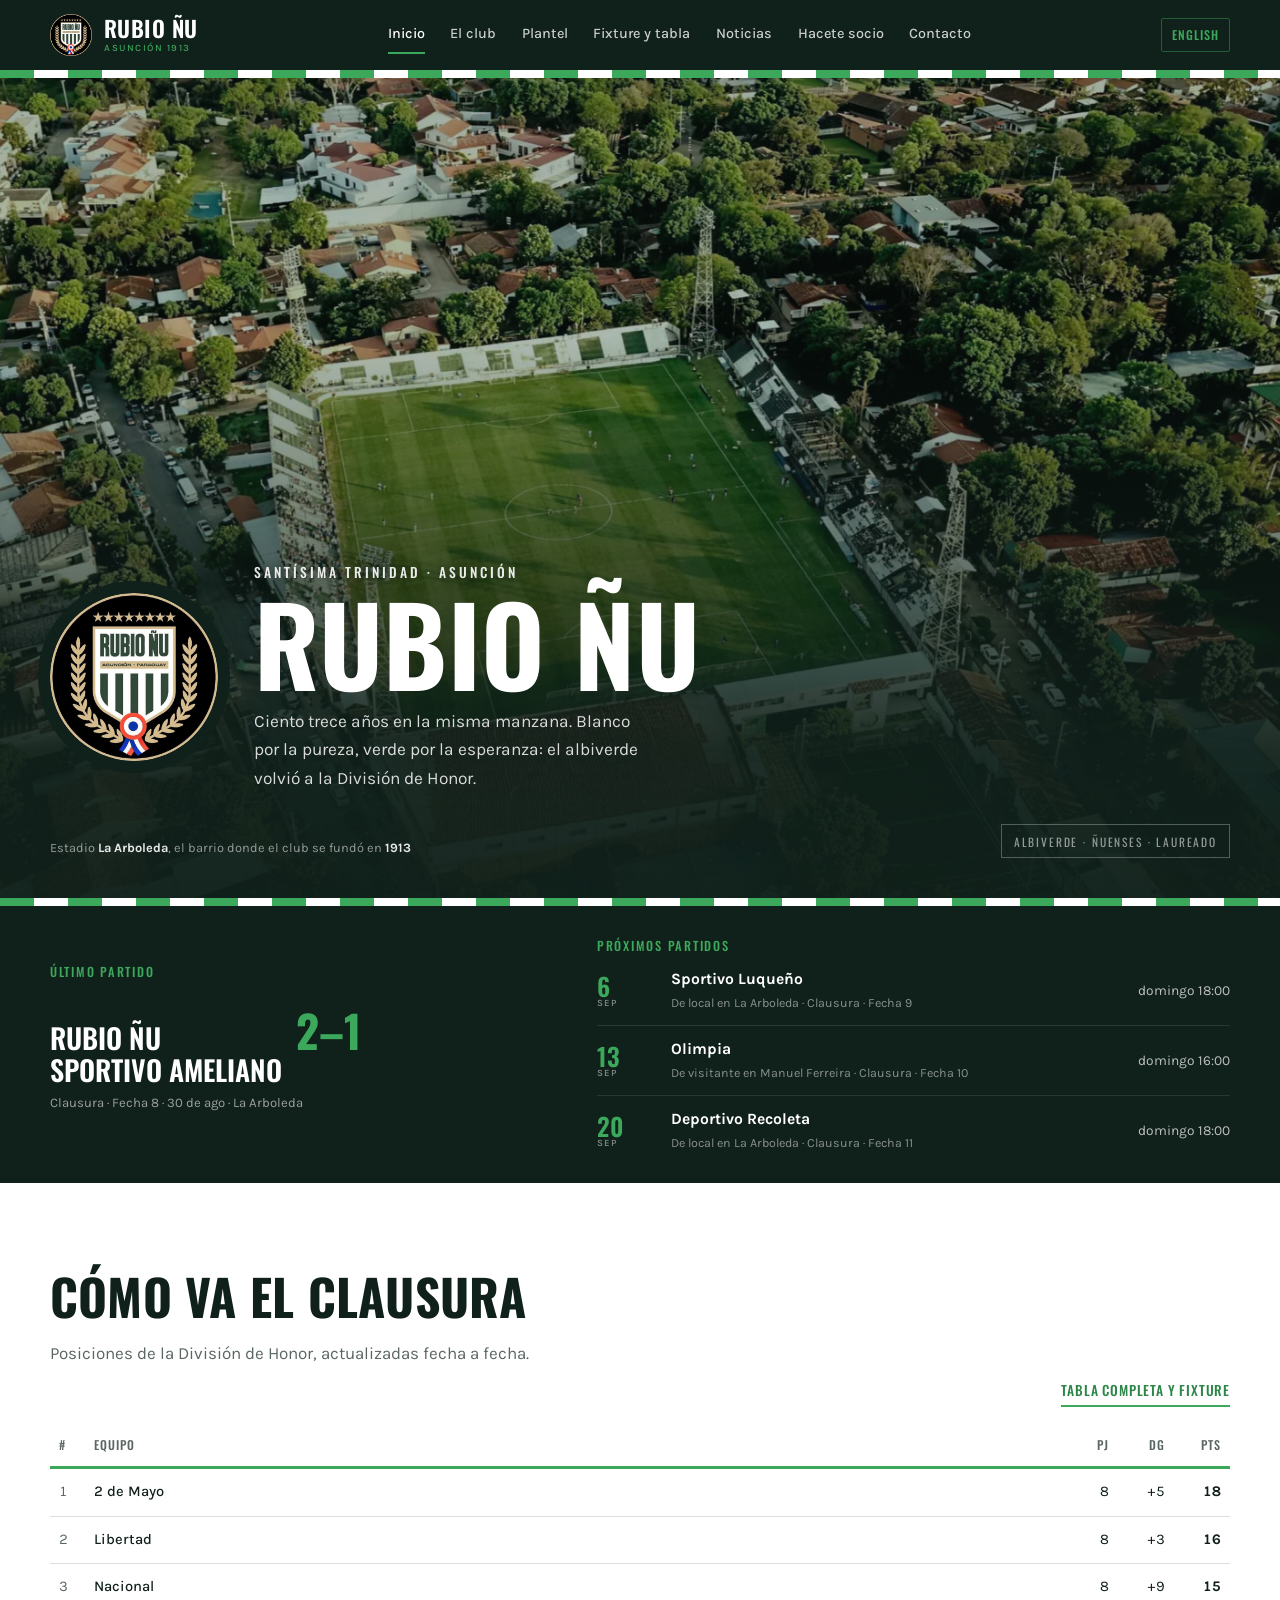
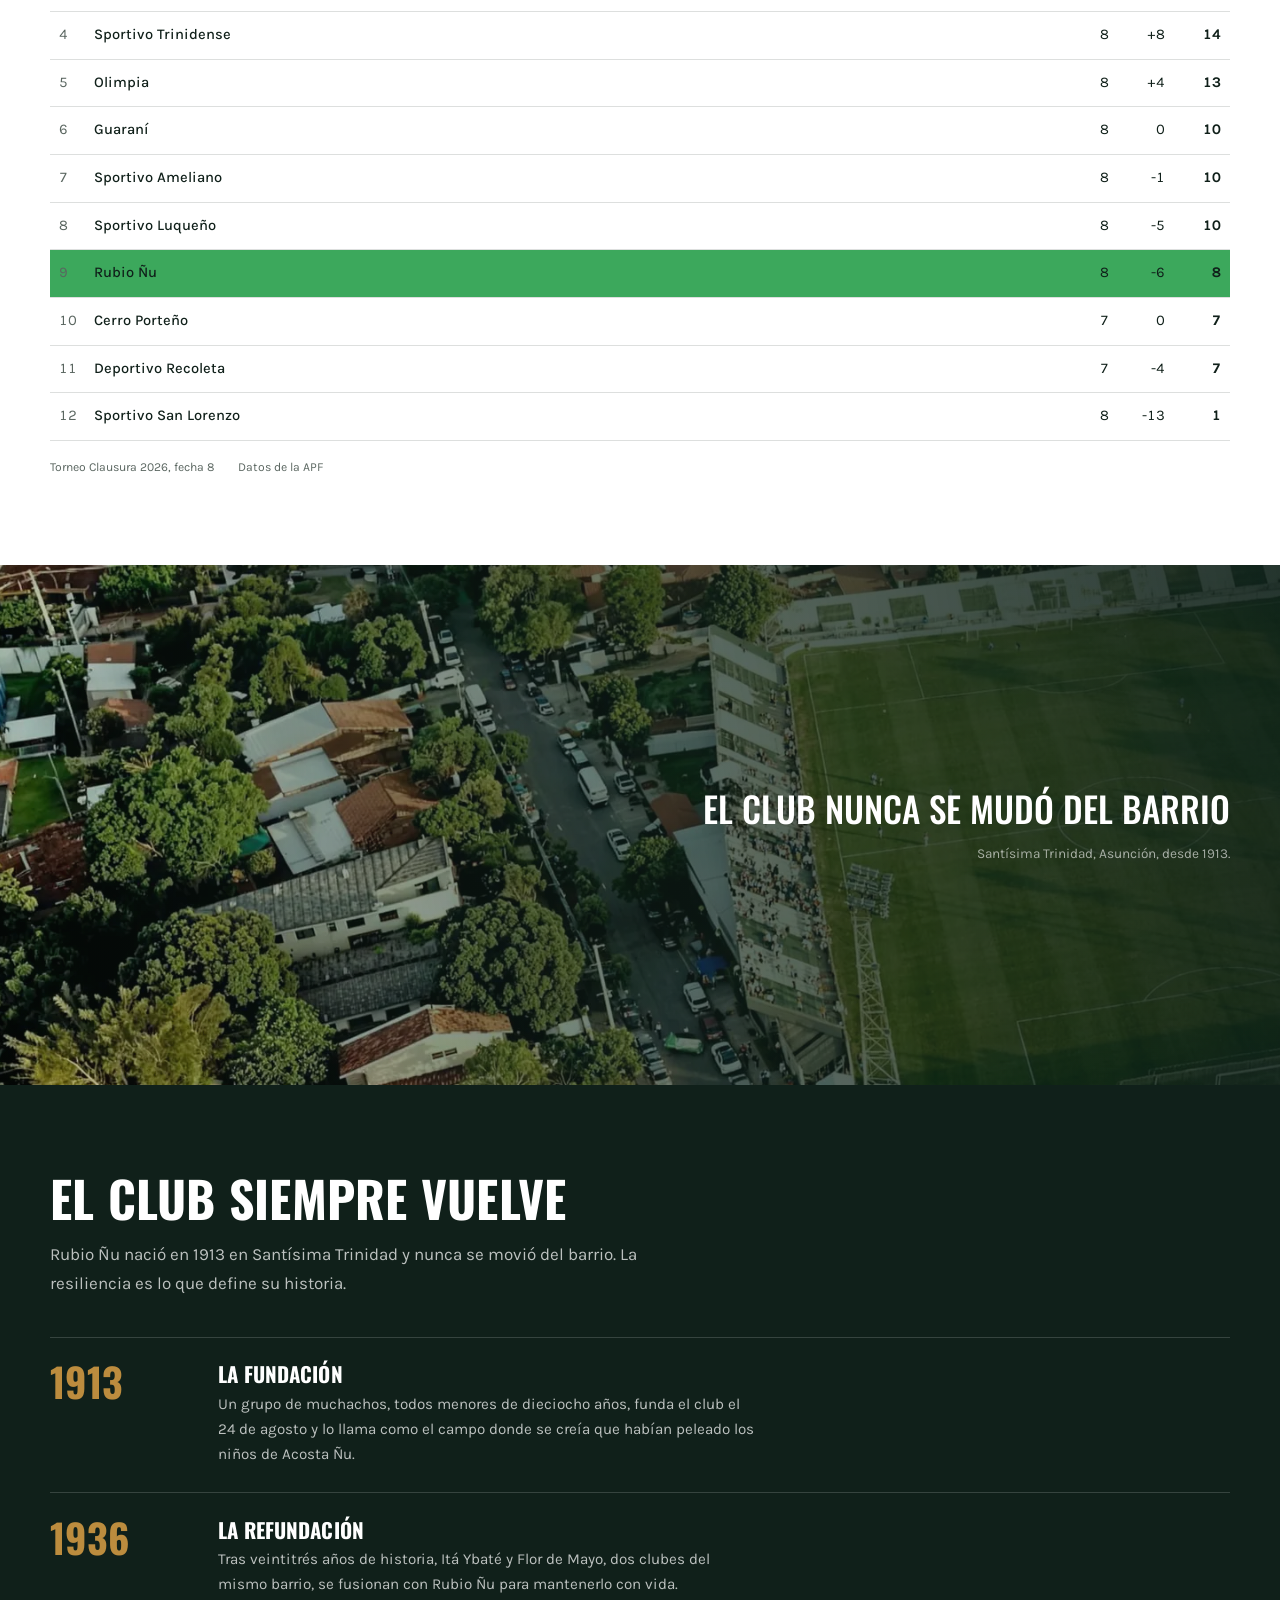
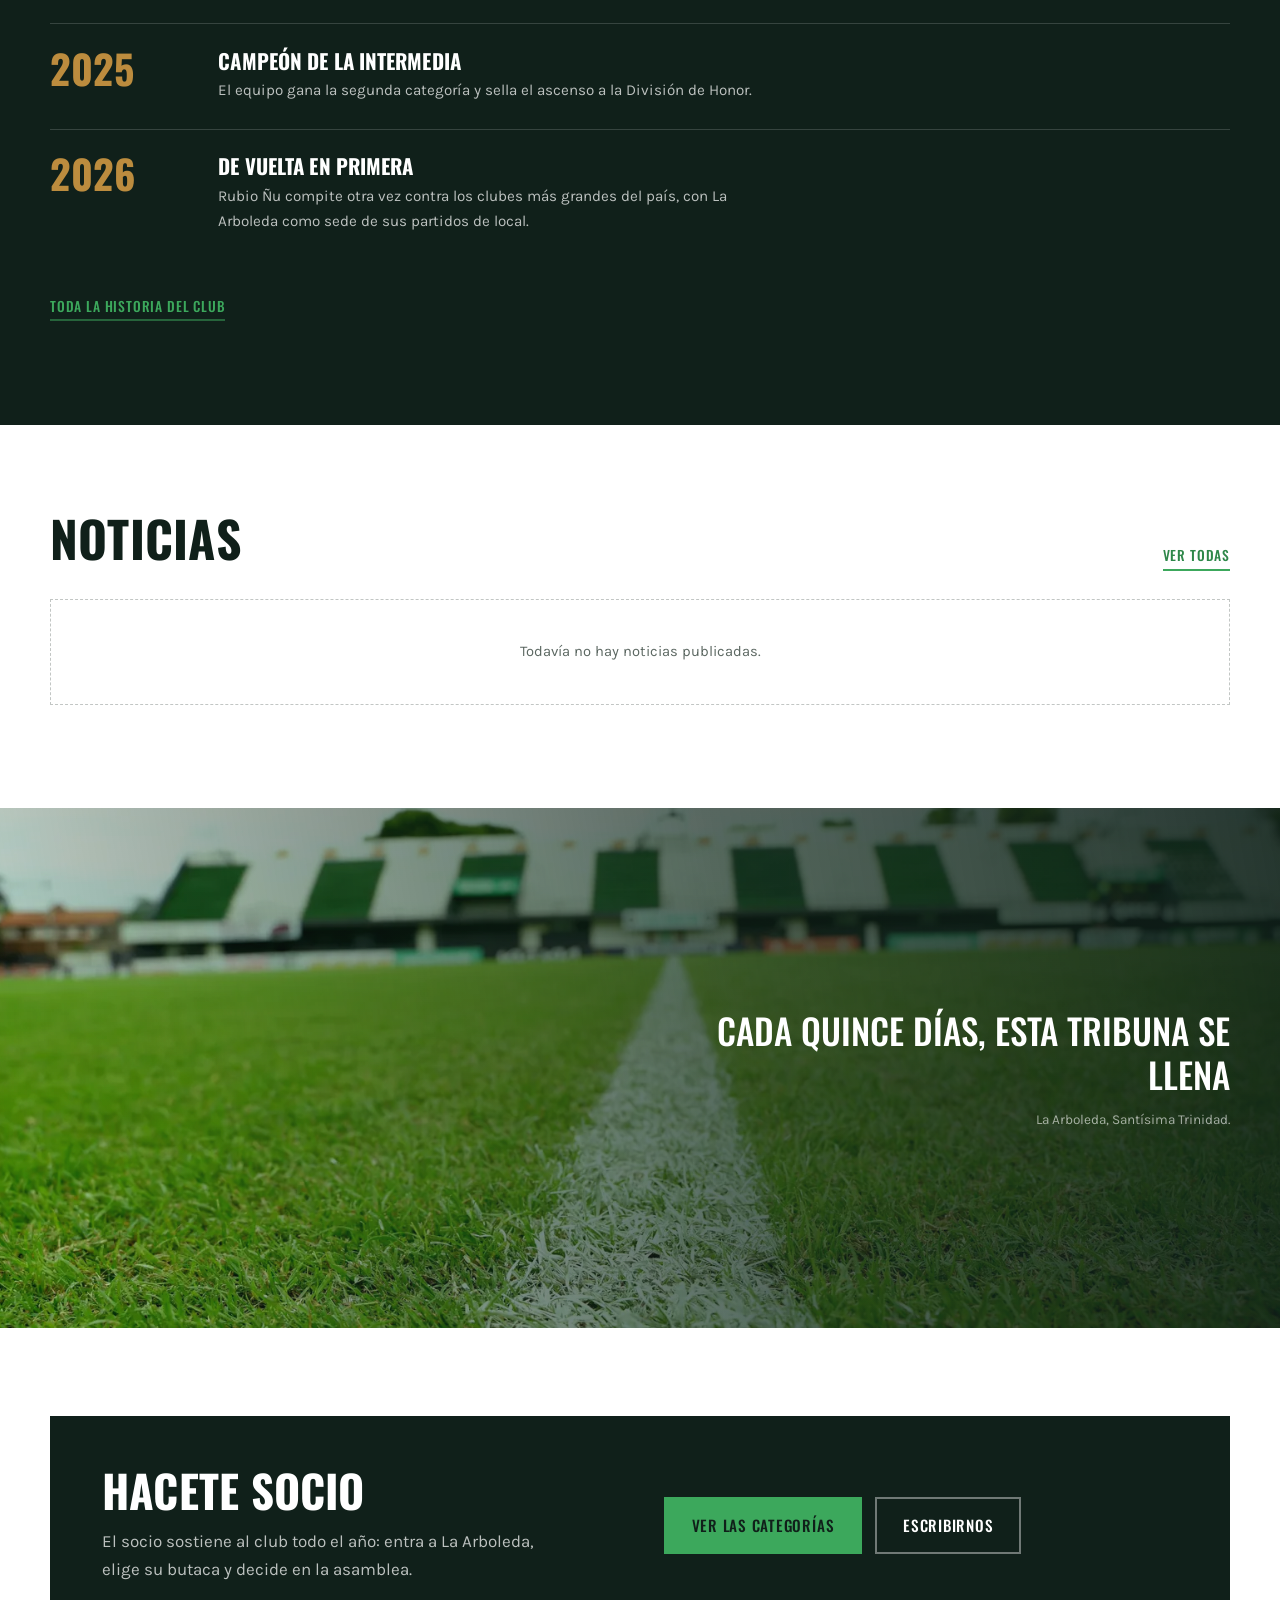
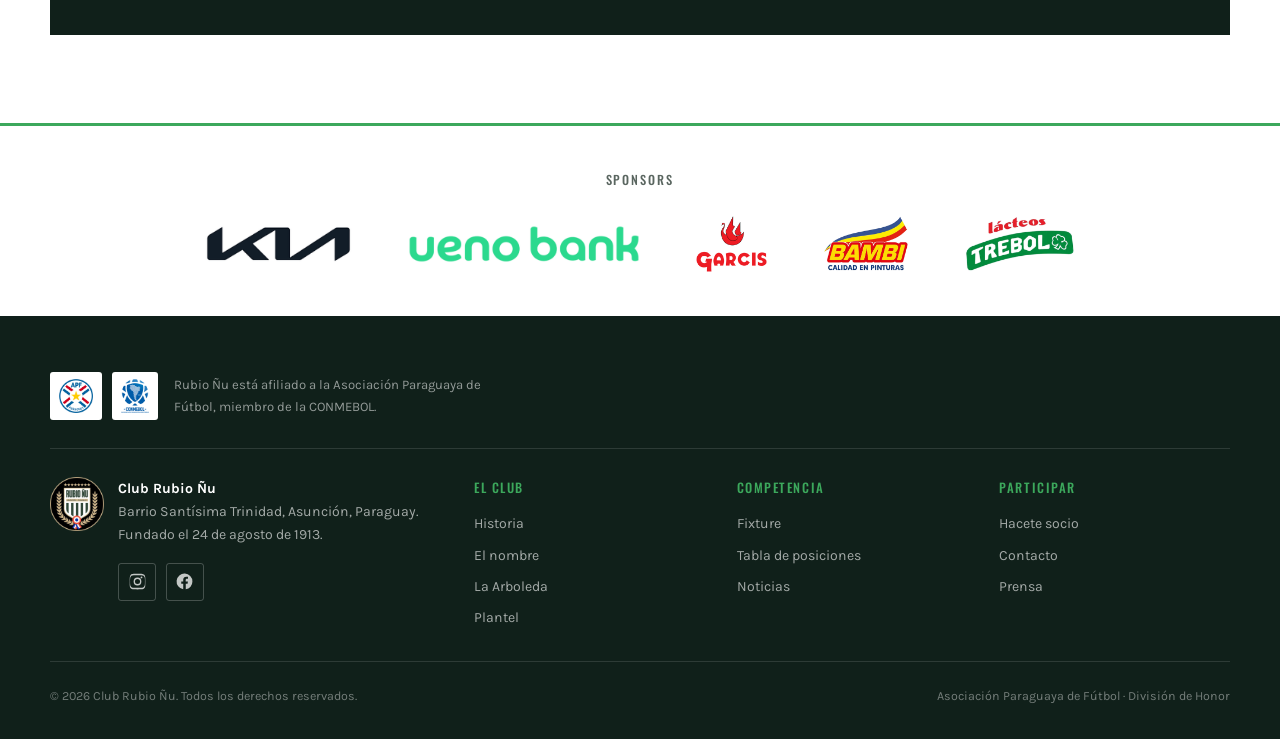
==== commit 2f3d9178: "Fotos del estadio, galería de acción del plantel y banda de tribuna (v14)" ====
--- a/index.html
+++ b/index.html
@@ -153,6 +153,16 @@
   </div>
 </section>
 
+<section class="banda-foto">
+  <div class="fondo" style="background-image:url('assets/img/tribuna-arboleda.webp')"></div>
+  <div class="velo"></div>
+  <div class="marco">
+    <p class="banda-cita">Cada quince días, esta tribuna se llena
+      <span>La Arboleda, Santísima Trinidad.</span>
+    </p>
+  </div>
+</section>
+
 <section class="seccion">
   <div class="marco">
     <div class="accion">
--- a/assets/css/main.css
+++ b/assets/css/main.css
@@ -167,6 +167,20 @@
 
 @media (max-width: 760px) { .portada-contenido { grid-template-columns: 1fr; } }
 
+/* Portadas de páginas interiores: la foto se ve limpia arriba y el texto
+   apoya sobre una franja sólida al pie, para no tapar las caras. */
+.portada-interior { min-height: min(72vh, 640px); }
+.portada-interior .fondo { animation: none; transform: none; background-position: center 34%; }
+.portada-interior .velo {
+  background: linear-gradient(to top,
+    rgba(16,32,26,0.98) 0%, rgba(16,32,26,0.97) 30%,
+    rgba(16,32,26,0.62) 39%, rgba(16,32,26,0.12) 58%, rgba(16,32,26,0.08) 100%);
+}
+.portada-interior .placa { margin-top: auto; margin-bottom: 0.75rem; }
+.portada-interior .placa img { width: clamp(76px, 9vw, 112px); box-shadow: 0 0 0 9px var(--tinta); }
+.portada-interior .placa h1 { font-size: clamp(2.2rem, 6vw, 3.9rem); }
+.portada-interior .placa p.lema { margin-top: 0.6rem; font-size: 0.98rem; }
+
 /* ===== Franja de partido ===== */
 .franja-partido { background: var(--tinta); color: var(--blanco); }
 .partido-grilla {
@@ -462,22 +476,22 @@
   background-position: center 30%;
   transform-origin: 52% 46%;
   will-change: transform;
-  animation: sobrevuelo 54s ease-in-out infinite alternate;
+  animation: sobrevuelo 30s linear infinite alternate;
 }
 
 /* Sobrevuelo: avance lento con deriva diagonal, como un drone cruzando la cancha. */
 @keyframes sobrevuelo {
-  from { transform: scale(1.04) translate3d(-1.1%, 0.7%, 0); }
-  to   { transform: scale(1.15) translate3d(1.1%, -0.7%, 0); }
+  from { transform: scale(1.02) translate3d(-2.6%, 1.6%, 0); }
+  to   { transform: scale(1.24) translate3d(2.6%, -1.6%, 0); }
 }
 
 .banda-foto .fondo {
-  animation: sobrevuelo-corto 68s ease-in-out infinite alternate;
+  animation: sobrevuelo-corto 38s linear infinite alternate;
   will-change: transform;
 }
 @keyframes sobrevuelo-corto {
-  from { transform: scale(1.03) translate3d(0.8%, 0, 0); }
-  to   { transform: scale(1.11) translate3d(-0.8%, 0, 0); }
+  from { transform: scale(1.02) translate3d(2.2%, 0, 0); }
+  to   { transform: scale(1.16) translate3d(-2.2%, 0, 0); }
 }
 
 @media (prefers-reduced-motion: reduce) {
@@ -579,6 +593,10 @@
 }
 .figura-estadio figcaption b { color: var(--tinta); font-weight: 700; }
 
+.seccion-tinta .figura-estadio figcaption { color: rgba(255, 255, 255, 0.55); }
+.seccion-tinta .figura-estadio figcaption b { color: rgba(255, 255, 255, 0.85); }
+.figura-ancha { margin-top: clamp(2rem, 5vw, 3rem); }
+
 /* ===== Redes ===== */
 .redes { display: flex; gap: 0.6rem; margin-top: 1rem; }
 .redes a {
@@ -592,6 +610,29 @@
 
 .redes-claro a { border-color: rgba(16, 32, 26, 0.22); color: var(--tinta); }
 .redes-claro a:hover { background: var(--verde); border-color: var(--verde); color: var(--tinta); }
+
+/* ===== Tiras y galerías de fotos ===== */
+.tira-fotos {
+  display: grid; grid-template-columns: repeat(auto-fit, minmax(240px, 1fr));
+  gap: 2px; margin-top: clamp(1.5rem, 4vw, 2.25rem);
+}
+.tira-fotos figure { margin: 0; }
+.tira-fotos img { width: 100%; height: 100%; object-fit: cover; aspect-ratio: 3/2; display: block; }
+.tira-fotos figcaption {
+  font-size: 0.78rem; color: var(--tinta-suave); margin-top: 0.55rem;
+}
+.seccion-tinta .tira-fotos figcaption { color: rgba(255,255,255,0.55); }
+
+.galeria-accion {
+  display: grid; grid-template-columns: repeat(3, 1fr);
+  gap: 2px; border-top: 3px solid var(--verde); padding-top: 2px;
+}
+@media (max-width: 760px) { .galeria-accion { grid-template-columns: repeat(2, 1fr); } }
+.galeria-accion img {
+  width: 100%; height: 100%; object-fit: cover; aspect-ratio: 4/5; display: block;
+  transition: filter 0.2s;
+}
+.galeria-accion a:hover img, .galeria-accion figure:hover img { filter: brightness(1.06); }
 
 /* ===== Pie ===== */
 .pie {
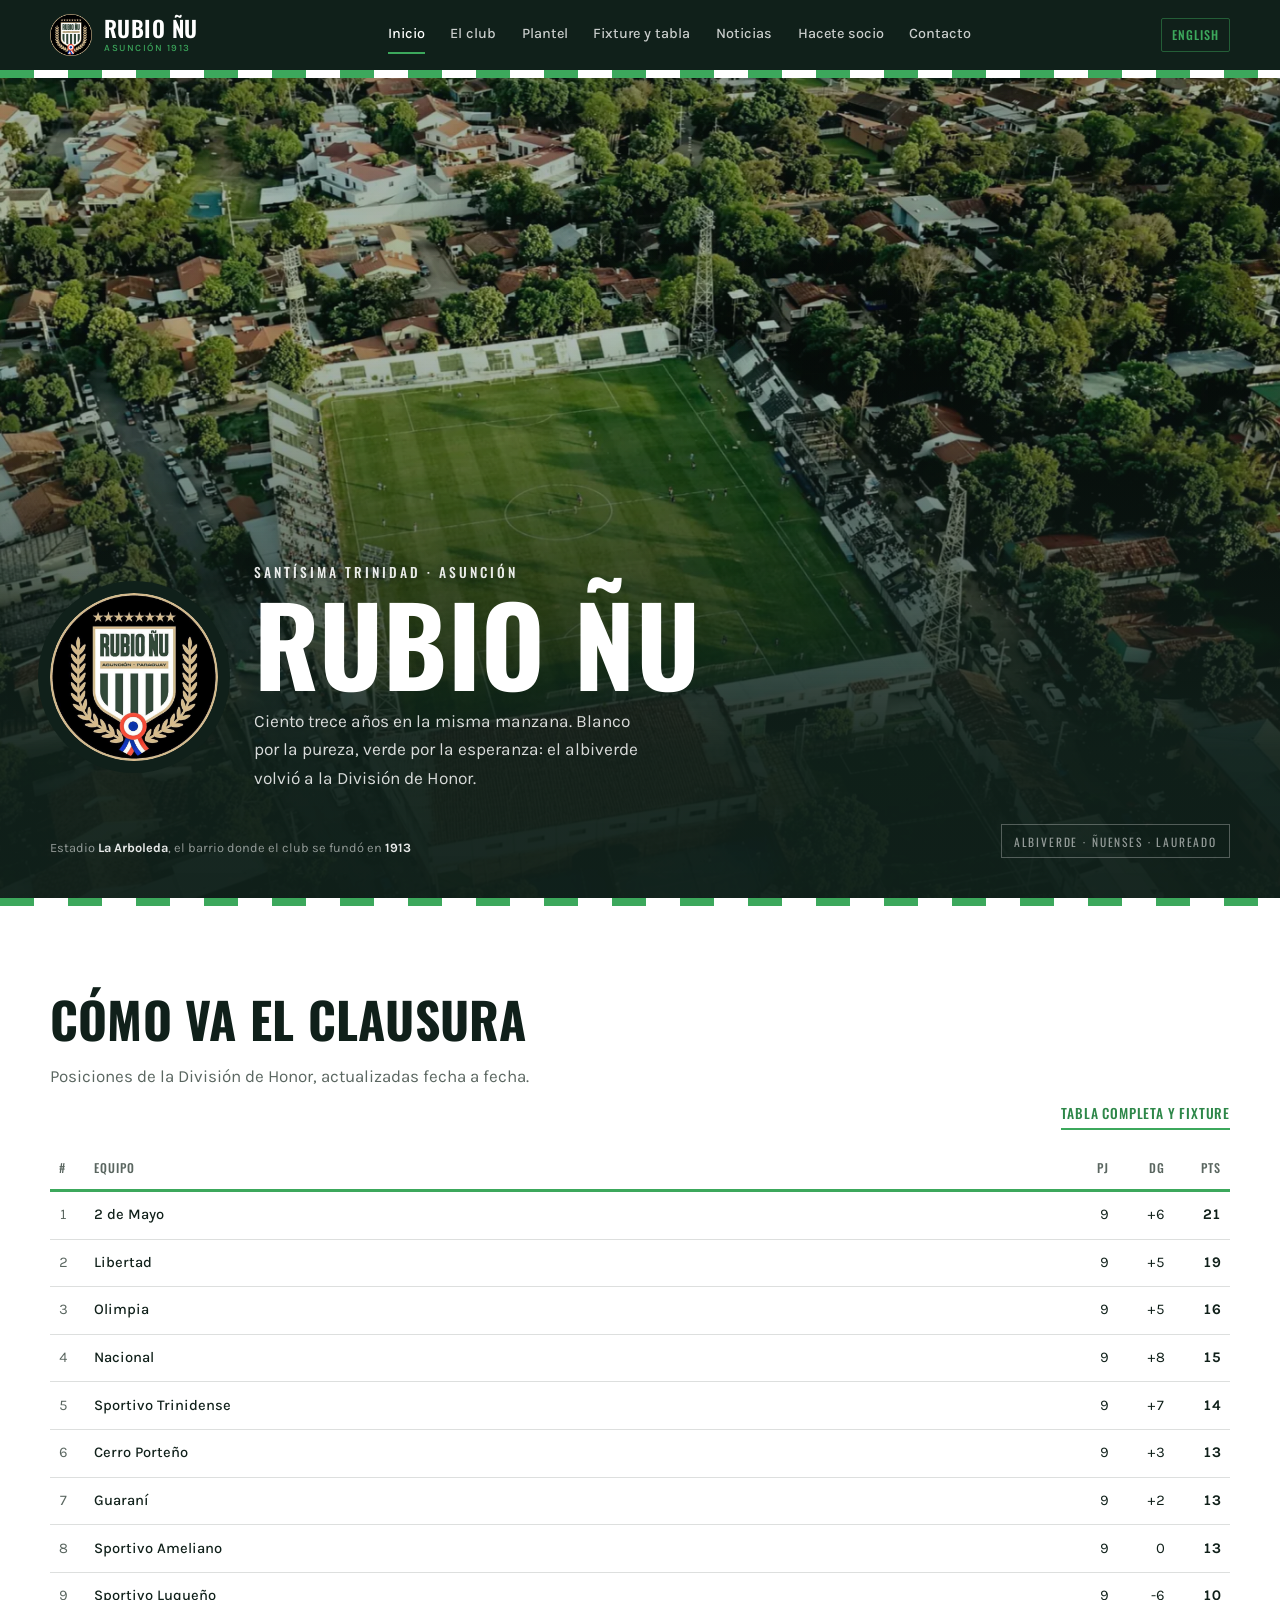
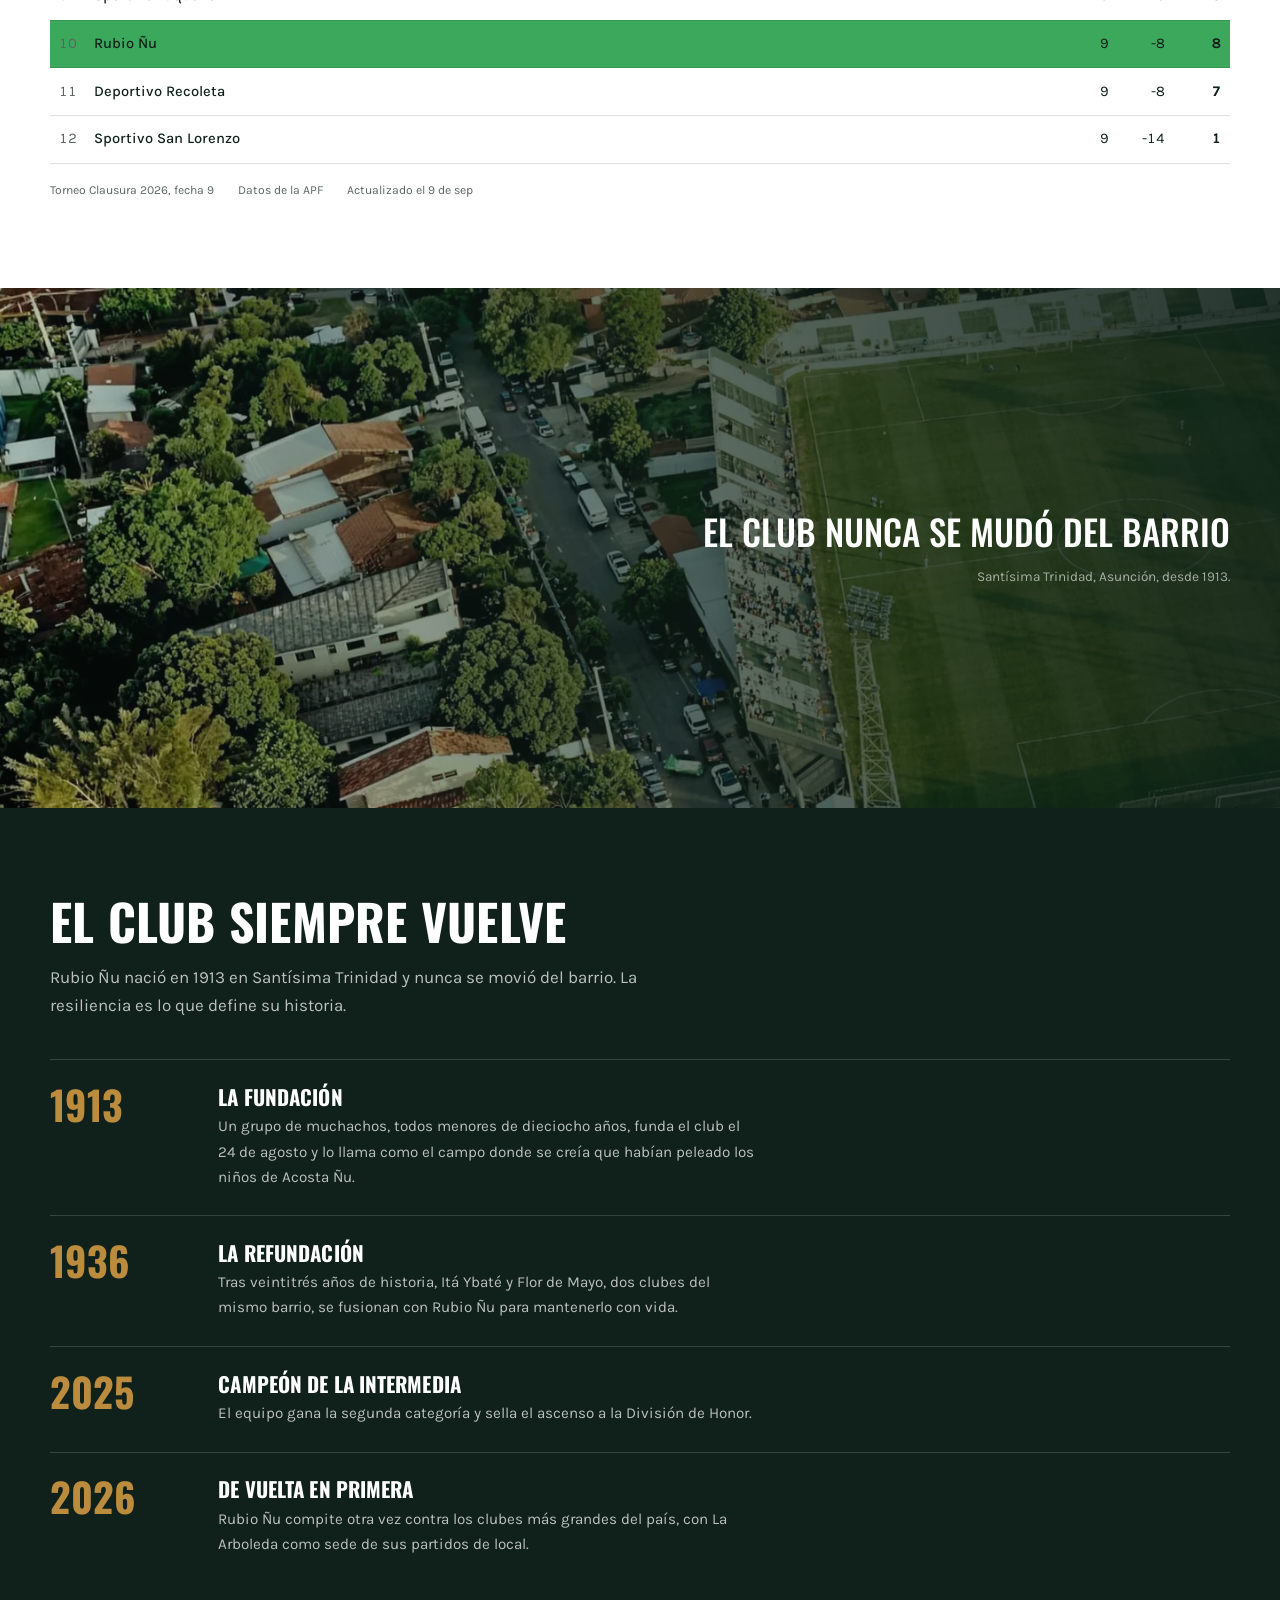
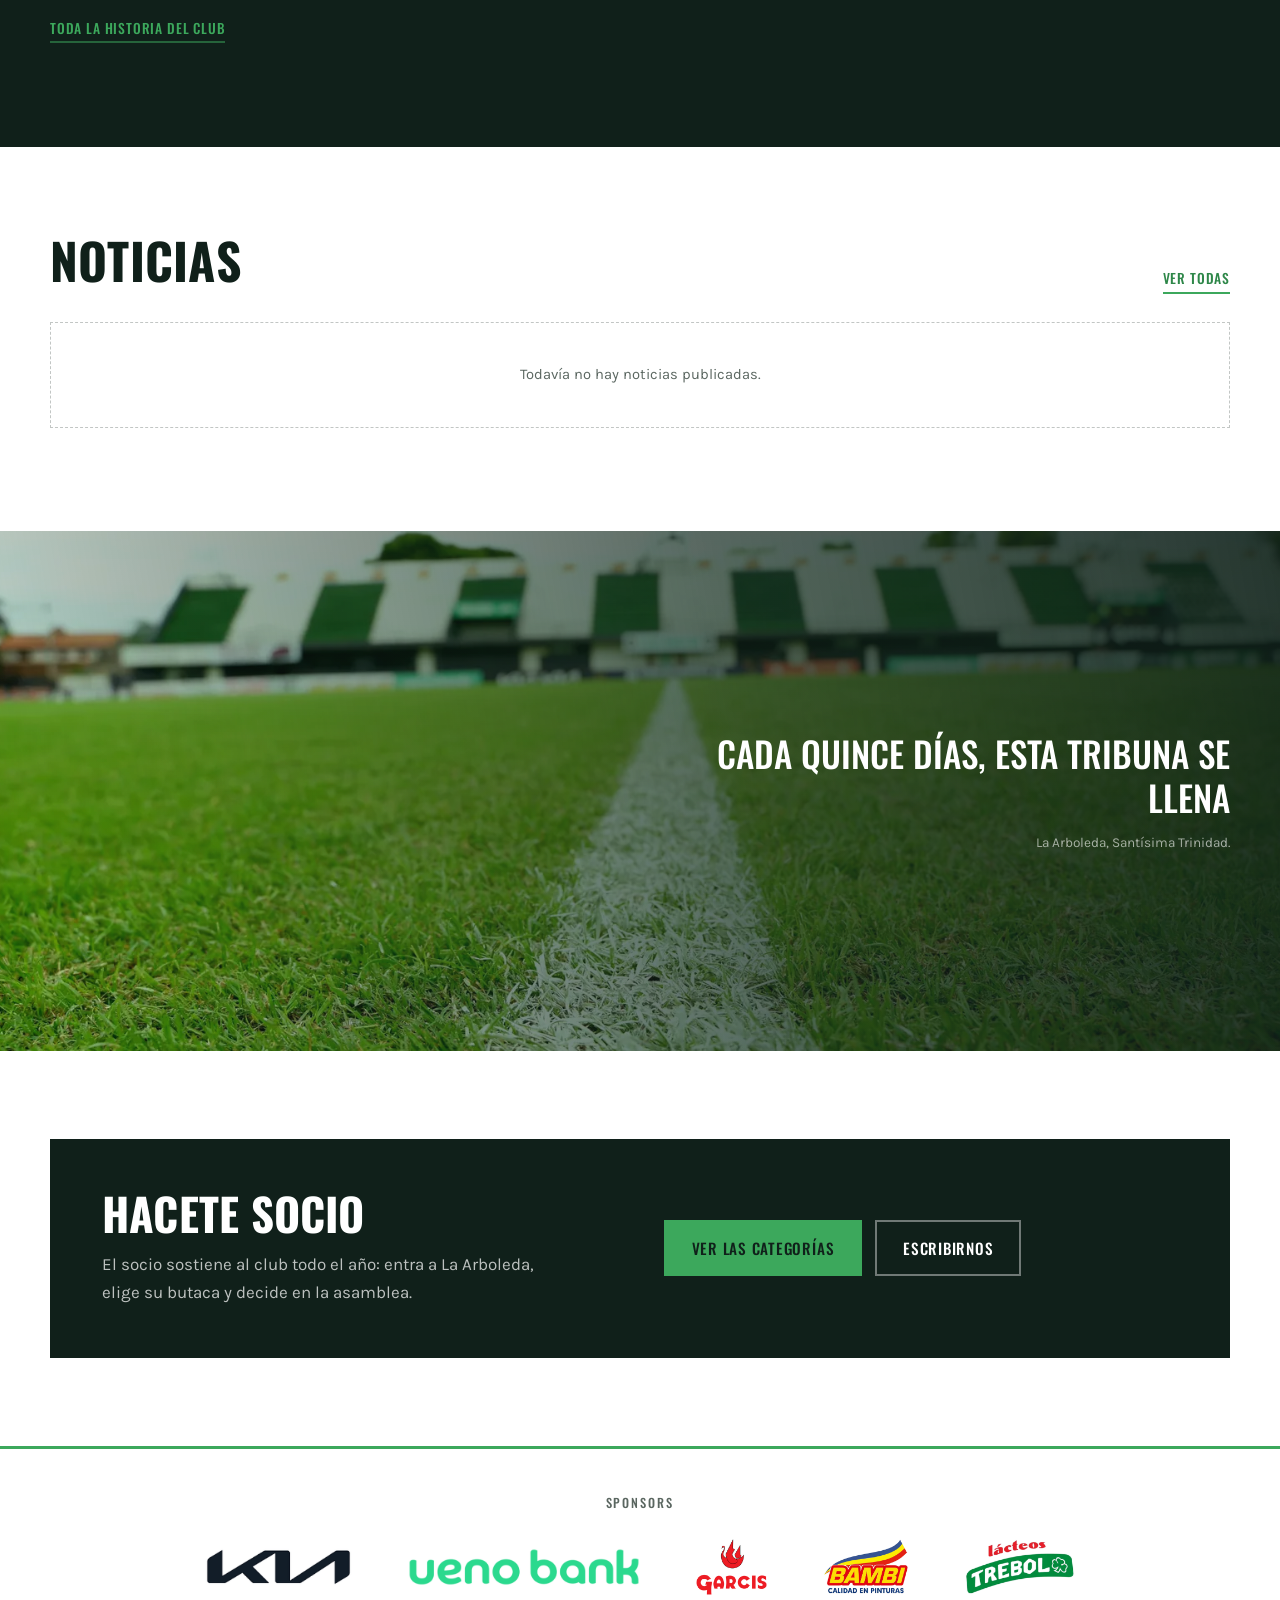
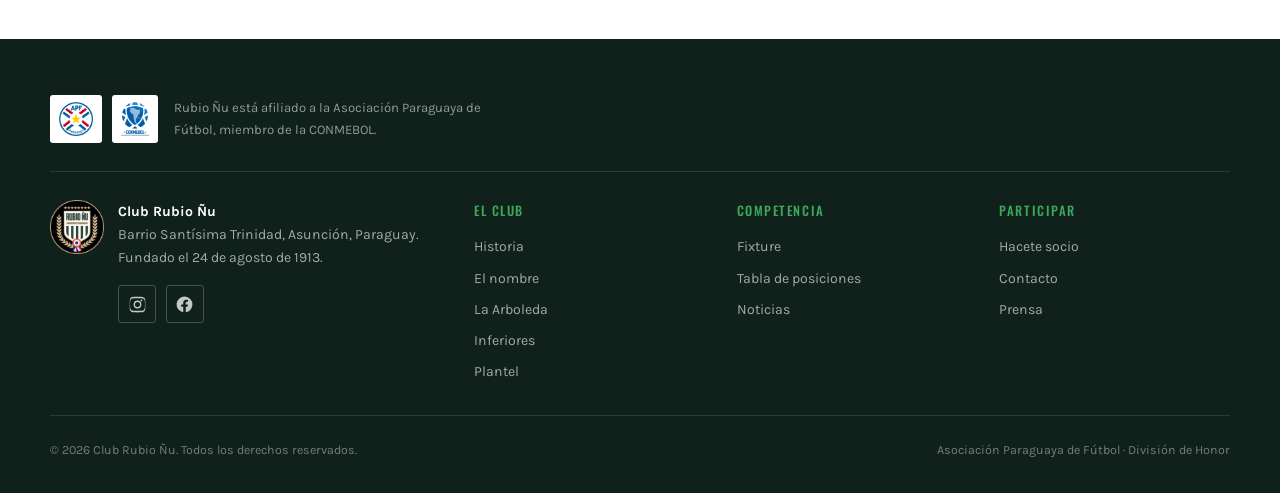
==== commit ac155cbf: "Sección de inferiores con el CARDIF (v15)" ====
--- a/index.html
+++ b/index.html
@@ -220,6 +220,7 @@
           <li><a href="club.html">Historia</a></li>
           <li><a href="club.html#nombre">El nombre</a></li>
           <li><a href="club.html#estadio">La Arboleda</a></li>
+          <li><a href="club.html#inferiores">Inferiores</a></li>
           <li><a href="plantel.html">Plantel</a></li>
         </ul>
       </div>
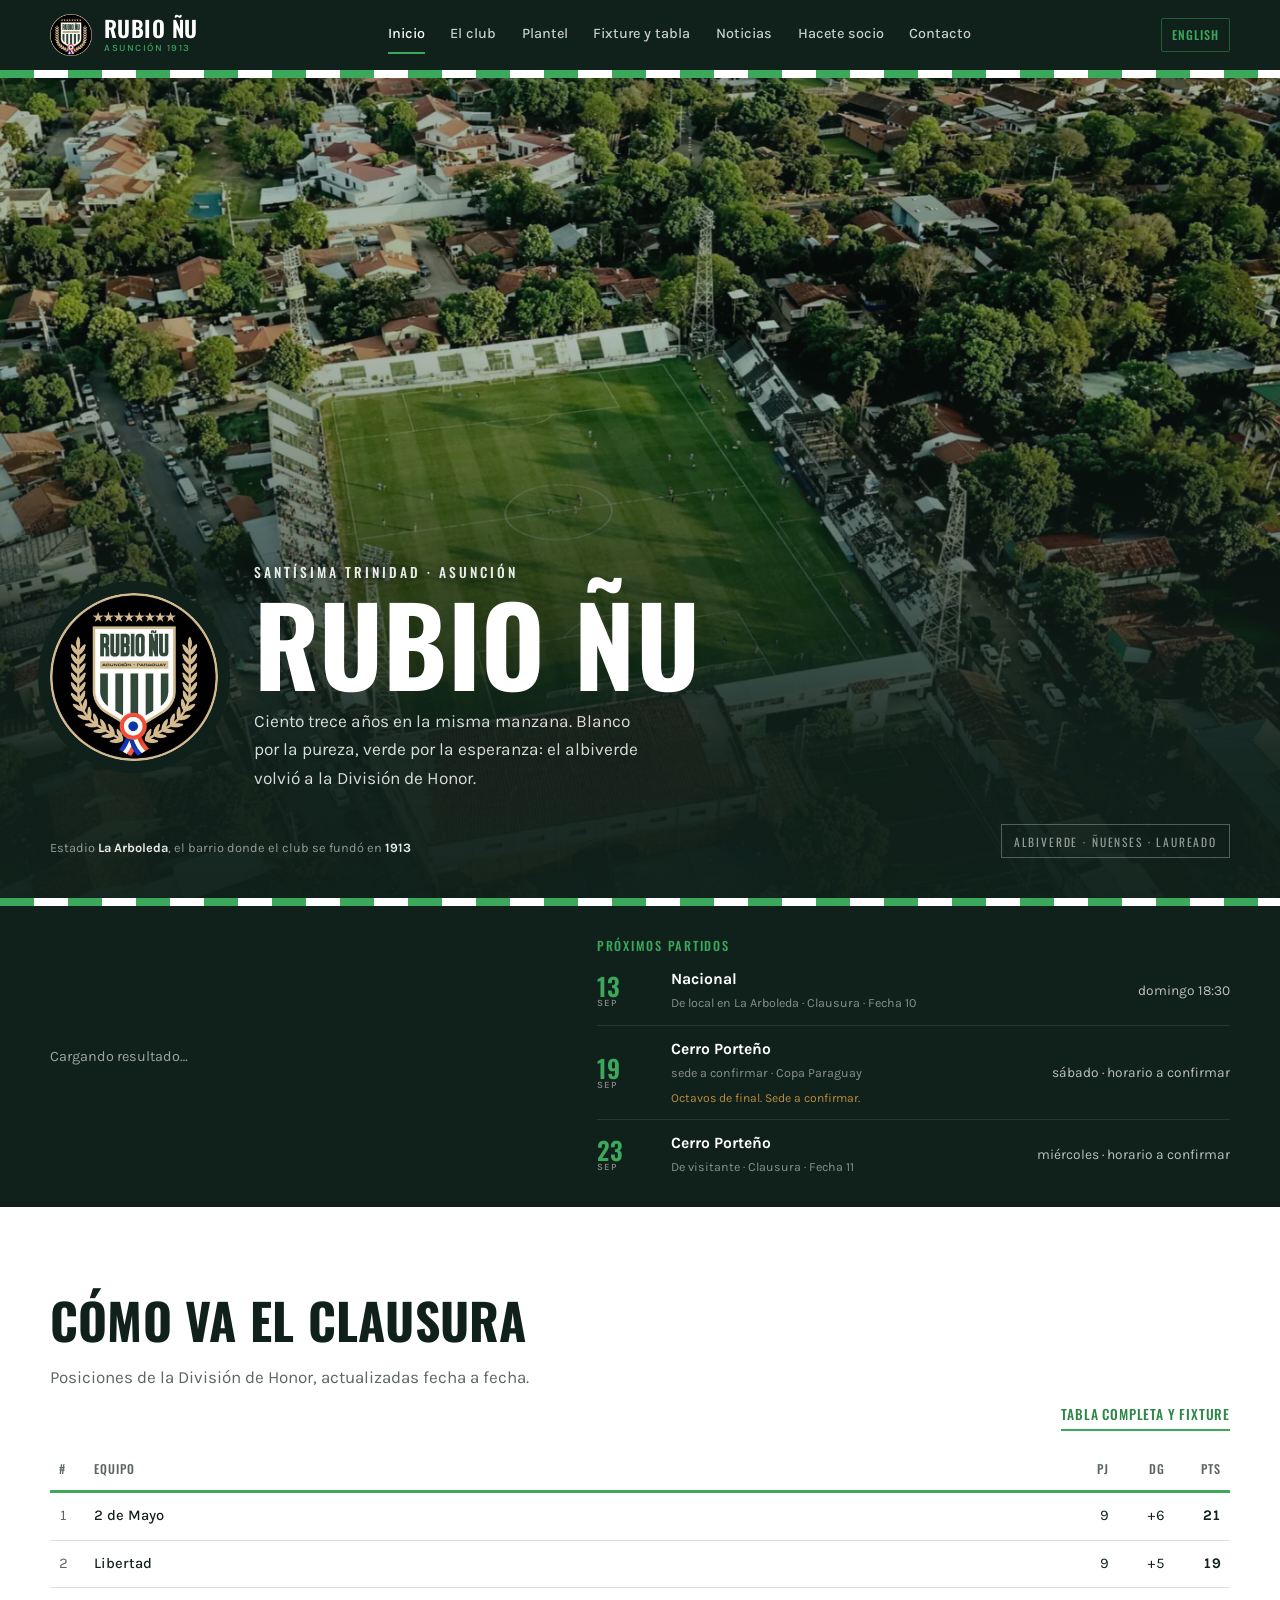
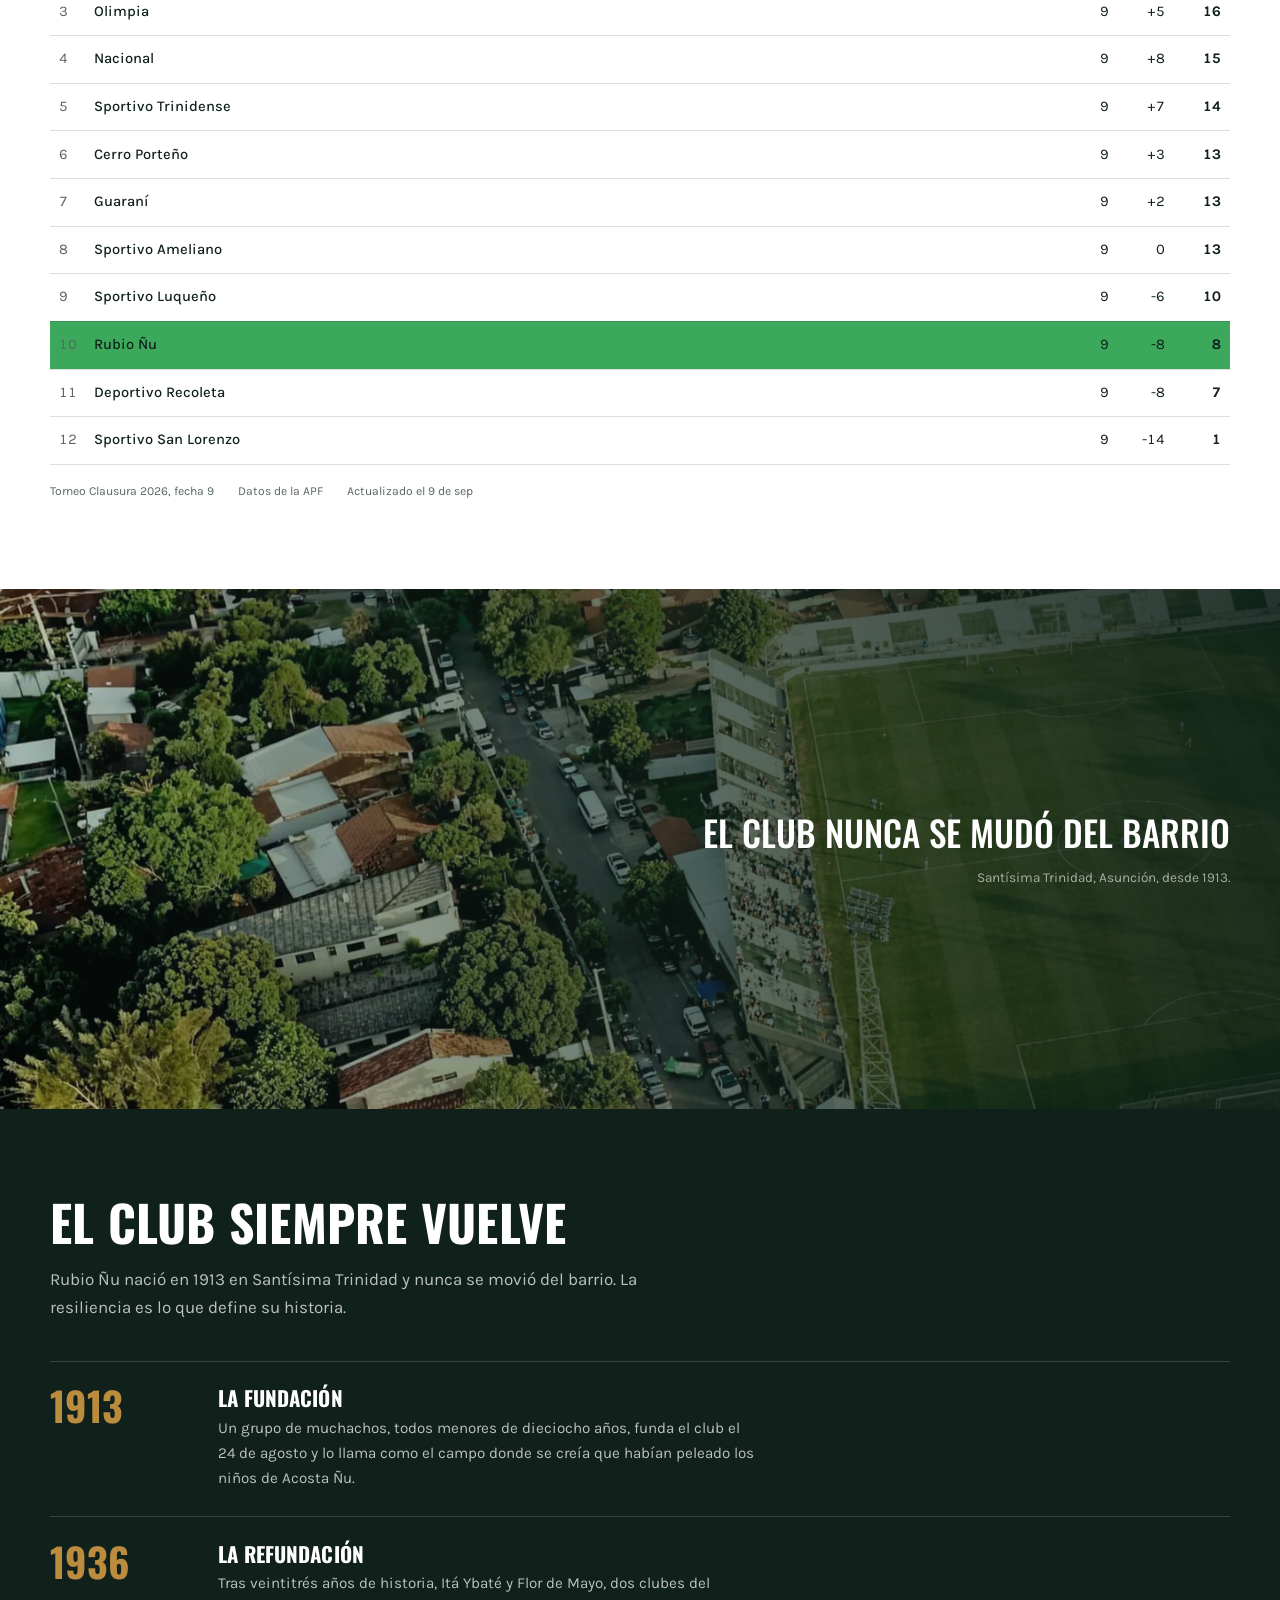
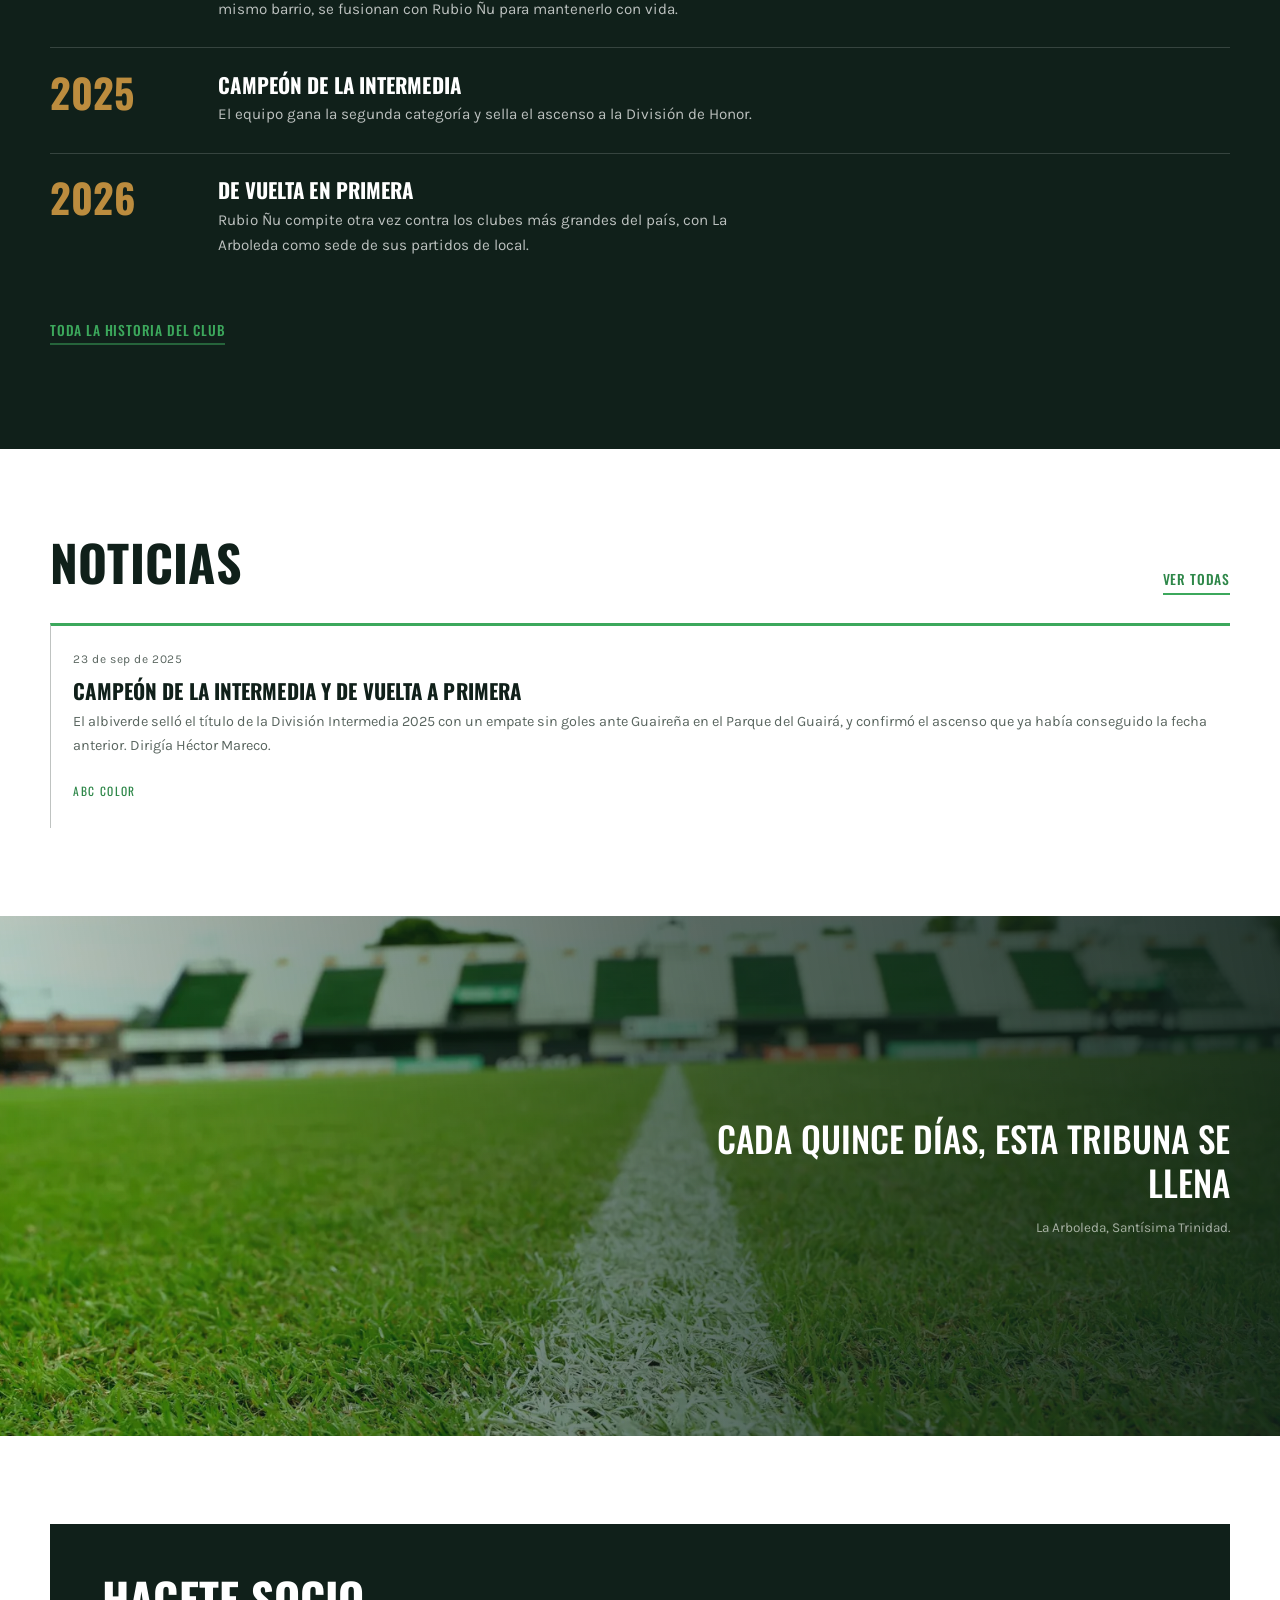
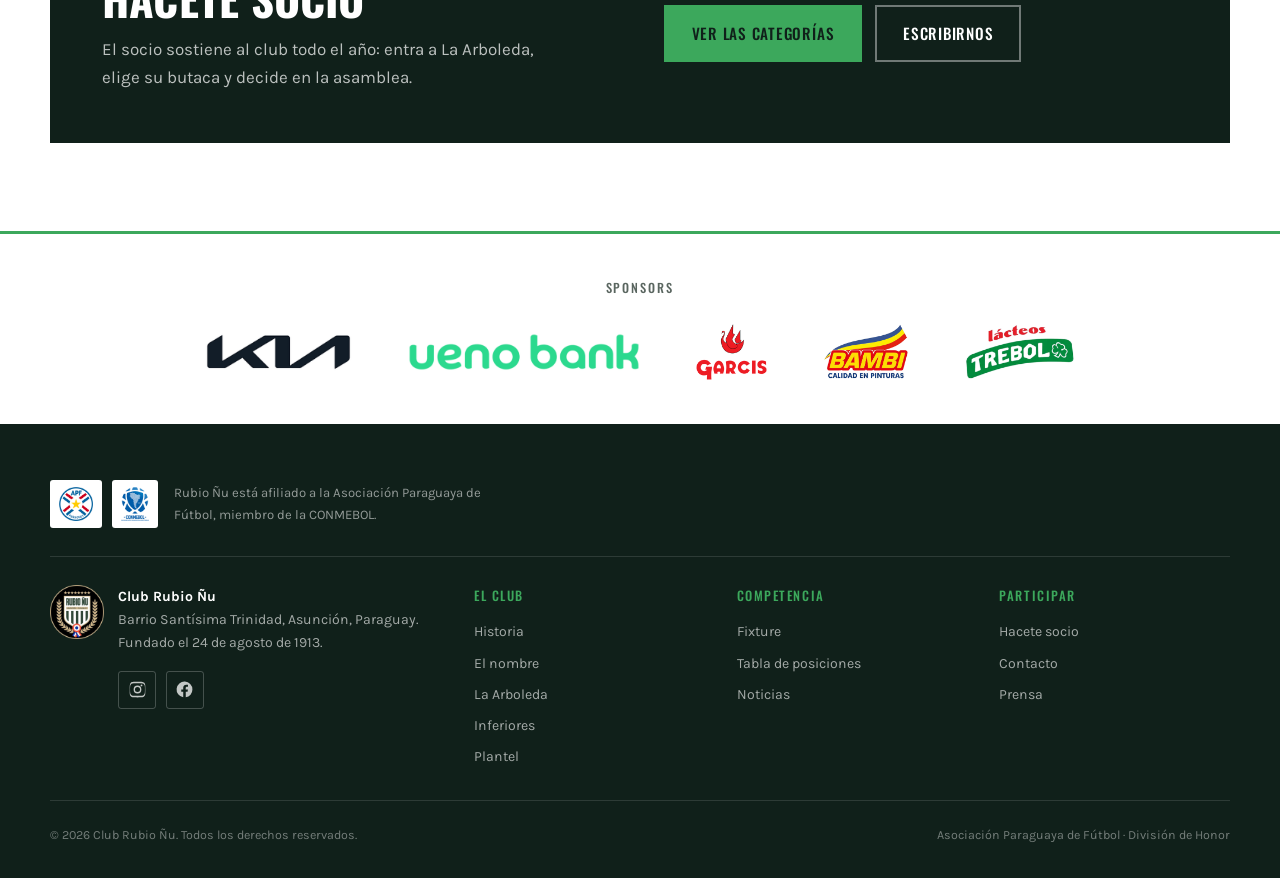
==== commit a1a94bee: "Link previews: absolute OG image, 1200x630 crest card" ====
--- a/index.html
+++ b/index.html
@@ -11,7 +11,12 @@
 <meta property="og:title" content="Sitio oficial · Club Rubio Ñu">
 <meta property="og:description" content="Sitio oficial del Club Rubio Ñu, de Santísima Trinidad, Asunción. Fundado en 1913.">
 <meta property="og:type" content="website">
-<meta property="og:image" content="assets/img/escudo.png">
+<meta property="og:image" content="https://rubionu.com/assets/img/og.png?v=1">
+  <meta property="og:image:width" content="1200">
+  <meta property="og:image:height" content="630">
+  <meta property="og:url" content="https://rubionu.com/">
+  <meta name="twitter:card" content="summary_large_image">
+  <meta name="twitter:image" content="https://rubionu.com/assets/img/og.png?v=1">
 <meta name="theme-color" content="#10201A">
 <link rel="icon" href="assets/img/favicon.png">
 <link rel="preconnect" href="https://fonts.googleapis.com">
--- a/assets/css/main.css
+++ b/assets/css/main.css
@@ -219,6 +219,17 @@
 .proximo-rival { font-weight: 700; font-size: 0.98rem; }
 .proximo-detalle { font-size: 0.78rem; color: rgba(255, 255, 255, 0.5); }
 .proximo-hora { font-size: 0.86rem; color: rgba(255, 255, 255, 0.72); white-space: nowrap; }
+.proximo-nota {
+  font-size: 0.76rem; color: var(--dorado); margin-top: 0.25rem;
+}
+
+/* El calendario completo va sobre fondo claro, no en la franja oscura */
+.calendario .proximo-fila { border-bottom-color: var(--linea); }
+.calendario .proximo-dia { color: var(--verde-hondo); }
+.calendario .proximo-dia span { color: var(--tinta-suave); }
+.calendario .proximo-detalle { color: var(--tinta-suave); }
+.calendario .proximo-hora { color: var(--tinta-suave); }
+.calendario .proximo-nota { color: #9A6B1F; }
 
 @media (max-width: 760px) {
   .partido-grilla { grid-template-columns: 1fr; }
@@ -391,6 +402,11 @@
 .noticia time { font-size: 0.75rem; color: var(--tinta-suave); letter-spacing: 0.05em; }
 .noticia h3 { font-size: 1.3rem; }
 .noticia p { margin: 0; font-size: 0.9rem; color: var(--tinta-suave); }
+.noticia-medio {
+  margin-top: auto; padding-top: 0.85rem;
+  font-family: 'Oswald', sans-serif; text-transform: uppercase;
+  font-size: 0.72rem; letter-spacing: 0.12em; color: var(--verde-hondo);
+}
 
 /* ===== Bloque de acción ===== */
 .accion {
@@ -634,6 +650,33 @@
 }
 .galeria-accion a:hover img, .galeria-accion figure:hover img { filter: brightness(1.06); }
 
+/* ===== Nómina de la comisión ===== */
+.nomina { display: grid; gap: 0; margin: 0 0 2rem; border-top: 3px solid var(--verde); }
+.nomina div {
+  display: grid; grid-template-columns: minmax(140px, 22%) 1fr;
+  gap: 1rem; padding: 0.85rem 0.2rem; border-bottom: var(--borde); align-items: baseline;
+}
+.nomina dt {
+  font-family: 'Oswald', sans-serif; text-transform: uppercase;
+  font-size: 0.8rem; letter-spacing: 0.08em; font-weight: 500; color: var(--tinta-suave);
+}
+.nomina dd { margin: 0; font-weight: 500; }
+@media (max-width: 620px) {
+  .nomina div { grid-template-columns: 1fr; gap: 0.15rem; }
+}
+
+.nomina-columnas {
+  display: grid; grid-template-columns: repeat(auto-fit, minmax(260px, 1fr));
+  gap: clamp(1.5rem, 4vw, 3rem); margin-top: 2.5rem;
+}
+.nomina-columnas h3 {
+  font-size: 1.05rem; color: var(--verde-hondo);
+  padding-bottom: 0.5rem; border-bottom: 2px solid var(--verde); margin-bottom: 1rem;
+}
+.nomina-columnas ol { margin: 0; padding-left: 1.3rem; display: grid; gap: 0.55rem; }
+.nomina-columnas li { padding-left: 0.2rem; }
+.nomina-columnas li::marker { color: var(--verde-hondo); font-weight: 700; }
+
 /* ===== Pie ===== */
 .pie {
   background: var(--tinta); color: rgba(255, 255, 255, 0.62);
